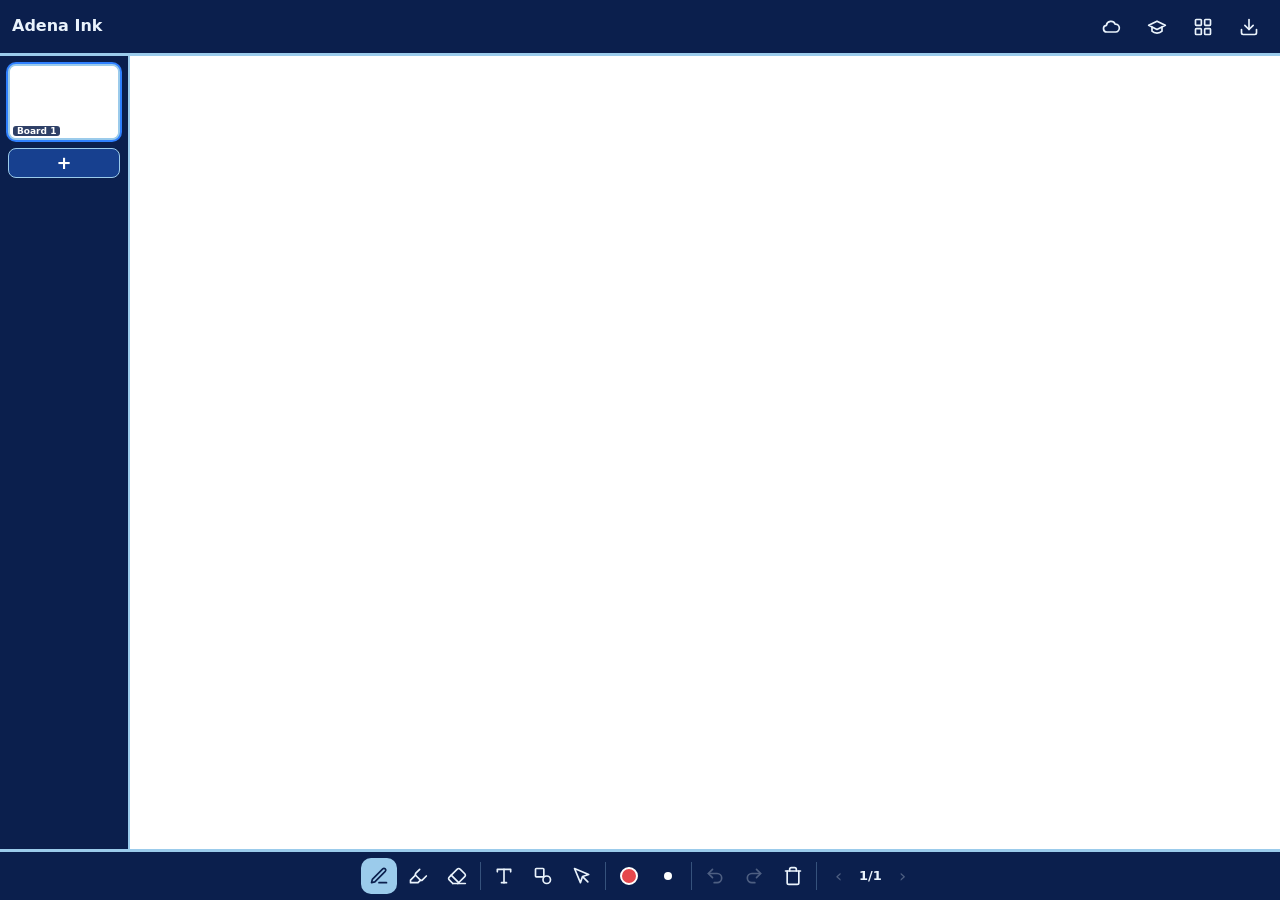
==== AdenaInkWeb_App.html @ 975d39dc "Add files via upload" ====
<!DOCTYPE html>
<html>
<head>
<meta charset="utf-8">
<style>
/* ─── Reset & Vars ─── */
*{box-sizing:border-box;margin:0;padding:0}
:root{
  --brand:#0b1f4d;--accent:#9bcbeb;--blue:#1f4fa6;
  --bg:#f0f4f8;--card:#fff;--ink:#1a1a2e;--muted:#64748b;--line:#cbd5e1;
  --radius:14px;--bar-h:56px;
}
html,body{height:100%;overflow:hidden;font:14px/1.4 system-ui,-apple-system,"Segoe UI",sans-serif;background:var(--bg);color:var(--ink)}
button{font:inherit;cursor:pointer;border:0;background:none;color:inherit;border-radius:10px}
svg{display:block;pointer-events:none}
[hidden]{display:none!important}
input,select,textarea{font:inherit;color:var(--ink)}

/* ─── Layout ─── */
#app{display:flex;flex-direction:column;height:100vh}
#topbar{display:flex;align-items:center;gap:8px;height:var(--bar-h);padding:0 12px;background:var(--brand);color:#eaf3fc;flex-shrink:0;border-bottom:3px solid var(--accent)}
#topbar .logo{width:32px;height:32px;border-radius:8px}
#topbar h1{font-size:16px;font-weight:700;flex:1}
.tbtn{display:inline-flex;align-items:center;justify-content:center;width:38px;height:38px;border-radius:10px;color:#eaf3fc}
.tbtn:hover,.tbtn.on{background:rgba(255,255,255,.15)}
.tbtn.on{outline:2px solid var(--accent);outline-offset:-2px}

#main{display:flex;flex:1;overflow:hidden}

/* ─── Sidebar (boards) ─── */
#sidebar{width:130px;background:var(--brand);border-right:2px solid var(--accent);display:flex;flex-direction:column;overflow-y:auto;padding:8px;gap:8px;flex-shrink:0}
#sidebar.collapsed{width:40px;padding:4px}
.sthumb{position:relative;width:100%;border:2px solid #355ea8;border-radius:8px;overflow:hidden;background:#fff;cursor:pointer}
.sthumb canvas{display:block;width:100%;height:auto}
.sthumb.on{border-color:var(--accent);box-shadow:0 0 0 2px #2f80ff}
.sthumb .lbl{position:absolute;bottom:2px;left:3px;font:600 9px system-ui;background:rgba(11,31,77,.85);color:#fff;border-radius:3px;padding:0 4px;max-width:calc(100% - 8px);overflow:hidden;white-space:nowrap;text-overflow:ellipsis}
.sthumb .del{position:absolute;top:2px;right:2px;width:18px;height:18px;border-radius:50%;background:var(--brand);color:#fff;font-size:10px;display:none;align-items:center;justify-content:center}
.sthumb:hover .del{display:flex}
#addboard{width:100%;height:30px;border-radius:8px;background:#17408f;color:#fff;font-size:18px;font-weight:700;border:1px solid var(--accent)}

/* ─── Canvas area ─── */
#canvasWrap{flex:1;position:relative;overflow:hidden;background:#e2e8f0}
#canvas{display:block;cursor:crosshair;touch-action:none}
#bgcanvas{position:absolute;top:0;left:0;pointer-events:none}

/* ─── Bottom toolbar ─── */
#toolbar{display:flex;align-items:center;justify-content:center;gap:3px;padding:6px 10px;background:var(--brand);color:#eaf3fc;border-top:3px solid var(--accent);flex-wrap:wrap}
.ib{display:inline-flex;align-items:center;justify-content:center;width:36px;height:36px;border-radius:10px}
.ib:hover{background:rgba(255,255,255,.12)}
.ib.on{background:var(--accent);color:var(--brand)}
.sep{display:inline-block;width:1px;height:28px;background:rgba(155,203,235,.3);margin:0 2px}

/* Color swatch */
#clr{display:inline-block;width:18px;height:18px;border-radius:50%;border:2px solid #fff}
#dot{display:inline-block;border-radius:50%;background:#fff}

/* Quick color palette popup */
#colorpop{position:fixed;display:none;gap:6px;padding:8px;background:var(--brand);border:2px solid var(--accent);border-radius:999px;box-shadow:0 4px 16px rgba(0,0,0,.4);z-index:100;flex-wrap:wrap;max-width:200px}
#colorpop.show{display:flex}
#colorpop button{width:22px;height:22px;border-radius:50%;border:2px solid rgba(255,255,255,.3);padding:0}
#colorpop button.on{border-color:#fff;box-shadow:0 0 0 2px var(--accent)}

/* Size popup */
#sizepop{position:fixed;display:none;padding:10px 14px;background:var(--brand);border:2px solid var(--accent);border-radius:12px;box-shadow:0 4px 16px rgba(0,0,0,.4);z-index:100}
#sizepop.show{display:block}
#sizepop input[type=range]{width:160px}
#sizepop .preview{text-align:center;margin-top:6px}

/* Shapes popup */
#shapepop{position:fixed;display:none;gap:4px;padding:8px;background:var(--brand);border:2px solid var(--accent);border-radius:14px;box-shadow:0 4px 16px rgba(0,0,0,.4);z-index:100;flex-wrap:wrap;max-width:240px}
#shapepop.show{display:flex}
#shapepop button{width:36px;height:36px;border-radius:8px;color:#eaf3fc}
#shapepop button:hover,#shapepop button.on{background:var(--accent);color:var(--brand)}

/* Eraser mode popup */
#erasepop{position:fixed;display:none;gap:3px;padding:4px;background:var(--brand);border:2px solid var(--accent);border-radius:999px;box-shadow:0 4px 14px rgba(0,0,0,.4);z-index:100}
#erasepop.show{display:flex}
#erasepop button{padding:5px 12px;border-radius:999px;font-size:12px;font-weight:600;color:#cfe3f7}
#erasepop button.on{background:var(--accent);color:var(--brand)}

/* Page nav */
.pgn{display:inline-flex;align-items:center;gap:2px;margin:0 4px}
.pgn button{width:26px;height:30px;font-size:18px;display:inline-flex;align-items:center;justify-content:center}
.pgn button:disabled{opacity:.3}
.pgn .num{min-width:34px;text-align:center;font-weight:600;font-size:13px}

/* ─── Panels (classroom tools, drive, templates) ─── */
.panel{position:fixed;background:var(--card);border-radius:var(--radius);box-shadow:0 8px 32px rgba(0,0,0,.25);border:2px solid var(--accent);z-index:50;overflow:hidden;min-width:200px}
.panel-head{display:flex;align-items:center;padding:8px 12px;background:var(--brand);color:#fff;cursor:move;gap:8px}
.panel-head h3{flex:1;font-size:14px}
.panel-body{padding:12px;max-height:60vh;overflow-y:auto}

/* Timer */
.timer-display{font:700 48px monospace;text-align:center;color:var(--brand);padding:16px 0}
.timer-controls{display:flex;gap:8px;justify-content:center;padding-bottom:8px}
.timer-controls button{padding:8px 16px;border-radius:10px;font-weight:700;background:var(--brand);color:#fff}

/* Dice */
.dice-box{display:flex;gap:16px;justify-content:center;padding:16px 0}
.die{width:64px;height:64px;border-radius:12px;background:var(--brand);color:#fff;font:700 32px system-ui;display:flex;align-items:center;justify-content:center;transition:transform .3s}
.die.rolling{animation:diceroll .4s ease-in-out}
@keyframes diceroll{0%{transform:rotate(0)}25%{transform:rotate(15deg) scale(1.1)}50%{transform:rotate(-10deg)}75%{transform:rotate(5deg) scale(1.05)}100%{transform:rotate(0)}}
.dice-controls{display:flex;gap:8px;justify-content:center;padding-bottom:8px}
.dice-controls button,.dice-controls select{padding:6px 14px;border-radius:8px;background:var(--brand);color:#fff;border:1px solid var(--accent)}

/* Drive panel */
.nb-list{display:flex;flex-direction:column;gap:6px}
.nb-item{display:flex;align-items:center;gap:8px;padding:8px 10px;border-radius:10px;border:1px solid var(--line);cursor:pointer}
.nb-item:hover{background:var(--bg)}
.nb-item .n{flex:1;font-weight:600;font-size:13px}
.nb-item .d{font-size:11px;color:var(--muted)}

/* Toast */
#toast{position:fixed;bottom:80px;left:50%;transform:translateX(-50%);background:var(--brand);color:#fff;padding:8px 20px;border-radius:999px;border:2px solid var(--accent);font-weight:600;z-index:200;opacity:0;transition:opacity .3s;pointer-events:none}
#toast.show{opacity:1}

/* Subject template browser */
.tpl-tabs{display:flex;gap:4px;margin-bottom:10px;flex-wrap:wrap}
.tpl-tabs button{padding:5px 12px;border-radius:999px;font-size:12px;font-weight:600;color:var(--muted);border:1px solid var(--line)}
.tpl-tabs button.on{background:var(--brand);color:#fff;border-color:var(--brand)}
.tpl-grid{display:grid;grid-template-columns:repeat(auto-fill,minmax(120px,1fr));gap:8px}
.tpl-card{border:1px solid var(--line);border-radius:10px;overflow:hidden;cursor:pointer;text-align:center;padding-bottom:6px}
.tpl-card:hover{border-color:var(--accent);background:var(--bg)}
.tpl-card canvas{display:block;width:100%;background:#fff}
.tpl-card .tname{font-size:11px;font-weight:600;padding:4px 4px 0;color:var(--ink)}

/* BG picker dialog */
.bg-grid{display:grid;grid-template-columns:repeat(4,1fr);gap:8px;padding:8px}
.bg-opt{padding:12px 8px;border:2px solid var(--line);border-radius:10px;text-align:center;cursor:pointer;font-size:12px;font-weight:600}
.bg-opt:hover{border-color:var(--accent);background:var(--bg)}
.bg-opt.on{border-color:var(--brand);background:#e0ecff}

/* Classroom cards */
.cls-grid{display:grid;grid-template-columns:repeat(3,1fr);gap:8px}
.cls-card{padding:12px;border:1px solid var(--line);border-radius:12px;text-align:center;cursor:pointer;font-size:12px;font-weight:600}
.cls-card:hover{border-color:var(--accent);background:var(--bg)}
.cls-card svg{margin:0 auto 6px}
.cls-card.active{background:#e0ecff;border-color:var(--brand)}

/* Overlay widgets (spotlight, cover, reading strip) */
.widget-overlay{position:fixed;z-index:40;pointer-events:none}
.widget-overlay>*{pointer-events:auto}
</style>
</head>
<body>

<div id="app">
  <!-- Top bar -->
  <div id="topbar">
    <img class="logo" src="https://nickgrady-adena.github.io/adena-ink-dist/icon128.png" alt="" onerror="this.style.display='none'">
    <h1>Adena Ink</h1>
    <span id="savestatus" style="font-size:11px;opacity:.7"></span>
    <button class="tbtn" onclick="togglePanel('drive')" title="Notebooks">
      <svg viewBox="0 0 24 24" width="20" height="20" fill="none" stroke="currentColor" stroke-width="2" stroke-linecap="round" stroke-linejoin="round"><path d="M7 18a4 4 0 0 1-.5-7.97A5.5 5.5 0 0 1 17 8.5a4.5 4.5 0 0 1 .5 9.5z"/></svg>
    </button>
    <button class="tbtn" onclick="togglePanel('classroom')" title="Classroom tools">
      <svg viewBox="0 0 24 24" width="20" height="20" fill="none" stroke="currentColor" stroke-width="2" stroke-linecap="round" stroke-linejoin="round"><path d="M22 10 12 5 2 10l10 5 10-5Z"/><path d="M6 12v5c3 3 9 3 12 0v-5"/></svg>
    </button>
    <button class="tbtn" onclick="togglePanel('templates')" title="Subject templates">
      <svg viewBox="0 0 24 24" width="20" height="20" fill="none" stroke="currentColor" stroke-width="2" stroke-linecap="round" stroke-linejoin="round"><rect x="3" y="3" width="7" height="7" rx="1"/><rect x="14" y="3" width="7" height="7" rx="1"/><rect x="14" y="14" width="7" height="7" rx="1"/><rect x="3" y="14" width="7" height="7" rx="1"/></svg>
    </button>
    <button class="tbtn" onclick="downloadPng()" title="Save as PNG">
      <svg viewBox="0 0 24 24" width="20" height="20" fill="none" stroke="currentColor" stroke-width="2" stroke-linecap="round" stroke-linejoin="round"><path d="M21 15v4a2 2 0 0 1-2 2H5a2 2 0 0 1-2-2v-4"/><path d="m7 10 5 5 5-5"/><path d="M12 15V3"/></svg>
    </button>
  </div>

  <div id="main">
    <!-- Sidebar: board thumbnails -->
    <div id="sidebar"></div>

    <!-- Canvas area -->
    <div id="canvasWrap">
      <canvas id="bgcanvas"></canvas>
      <canvas id="canvas"></canvas>
    </div>
  </div>

  <!-- Bottom toolbar -->
  <div id="toolbar">
    <button class="ib on" data-tool="pen" title="Pen" onclick="setTool('pen')">
      <svg viewBox="0 0 24 24" width="20" height="20" fill="none" stroke="currentColor" stroke-width="2" stroke-linecap="round" stroke-linejoin="round"><path d="M12 20h9"/><path d="M16.5 3.5a2.1 2.1 0 0 1 3 3L7 19l-4 1 1-4Z"/></svg>
    </button>
    <button class="ib" data-tool="highlighter" title="Highlighter" onclick="setTool('highlighter')">
      <svg viewBox="0 0 24 24" width="20" height="20" fill="none" stroke="currentColor" stroke-width="2" stroke-linecap="round" stroke-linejoin="round"><path d="m9 11-6 6v3h9l3-3"/><path d="m22 12-4.6 4.6a2 2 0 0 1-2.8 0l-5.2-5.2a2 2 0 0 1 0-2.8L14 4"/></svg>
    </button>
    <button class="ib" data-tool="eraser" title="Eraser" onclick="setTool('eraser')">
      <svg viewBox="0 0 24 24" width="20" height="20" fill="none" stroke="currentColor" stroke-width="2" stroke-linecap="round" stroke-linejoin="round"><path d="m7 21-4.3-4.3c-1-1-1-2.5 0-3.4l9.6-9.6c1-1 2.5-1 3.4 0l5.6 5.6c1 1 1 2.5 0 3.4L13 21"/><path d="M22 21H7"/><path d="m5 11 9 9"/></svg>
    </button>
    <i class="sep"></i>
    <button class="ib" data-tool="text" title="Text" onclick="setTool('text')">
      <svg viewBox="0 0 24 24" width="20" height="20" fill="none" stroke="currentColor" stroke-width="2" stroke-linecap="round" stroke-linejoin="round"><path d="M4 7V4h16v3"/><path d="M9 20h6"/><path d="M12 4v16"/></svg>
    </button>
    <button class="ib" id="shapeBtn" title="Shapes" onclick="togglePopup('shapepop',this)">
      <svg viewBox="0 0 24 24" width="20" height="20" fill="none" stroke="currentColor" stroke-width="2" stroke-linecap="round" stroke-linejoin="round"><rect x="3" y="3" width="10" height="10" rx="1"/><circle cx="16.5" cy="16.5" r="4.5"/></svg>
    </button>
    <button class="ib" data-tool="select" title="Select" onclick="setTool('select')">
      <svg viewBox="0 0 24 24" width="20" height="20" fill="none" stroke="currentColor" stroke-width="2" stroke-linecap="round" stroke-linejoin="round"><path d="m3 3 7.1 17 2.5-7.4 7.4-2.5L3 3z"/><path d="m13 13 6 6"/></svg>
    </button>
    <i class="sep"></i>
    <button class="ib" title="Color" onclick="togglePopup('colorpop',this)"><span id="clr"></span></button>
    <button class="ib" title="Size" onclick="togglePopup('sizepop',this)"><span id="dot"></span></button>
    <i class="sep"></i>
    <button class="ib" id="undoBtn" title="Undo" onclick="undo()">
      <svg viewBox="0 0 24 24" width="20" height="20" fill="none" stroke="currentColor" stroke-width="2" stroke-linecap="round" stroke-linejoin="round"><path d="M9 14 4 9l5-5"/><path d="M4 9h10.5a5.5 5.5 0 0 1 0 11H11"/></svg>
    </button>
    <button class="ib" id="redoBtn" title="Redo" onclick="redo()">
      <svg viewBox="0 0 24 24" width="20" height="20" fill="none" stroke="currentColor" stroke-width="2" stroke-linecap="round" stroke-linejoin="round"><path d="m15 14 5-5-5-5"/><path d="M20 9H9.5a5.5 5.5 0 0 0 0 11H13"/></svg>
    </button>
    <button class="ib" title="Clear page" onclick="clearPage()">
      <svg viewBox="0 0 24 24" width="20" height="20" fill="none" stroke="currentColor" stroke-width="2" stroke-linecap="round" stroke-linejoin="round"><path d="M3 6h18"/><path d="M19 6v14a2 2 0 0 1-2 2H7a2 2 0 0 1-2-2V6"/><path d="M8 6V4a2 2 0 0 1 2-2h4a2 2 0 0 1 2 2v2"/></svg>
    </button>
    <i class="sep"></i>
    <div class="pgn">
      <button onclick="prevPage()" id="prevBtn" disabled>&lsaquo;</button>
      <span class="num" id="pgnum">1/1</span>
      <button onclick="nextPage()" id="nextBtn" disabled>&rsaquo;</button>
    </div>
  </div>
</div>

<!-- Popups -->
<div id="colorpop"></div>
<div id="sizepop"><input type="range" min="1" max="20" value="4" id="sizeSlider" oninput="setSize(+this.value)"><div class="preview"><span id="sizePreview"></span></div></div>
<div id="shapepop"></div>
<div id="erasepop">
  <button class="on" onclick="setEraseMode('whole',this)">Whole stroke</button>
  <button onclick="setEraseMode('partial',this)">Partial</button>
</div>
<div id="toast"></div>

<script>
// ═══════════════════════════════════════════════════════════════
//  Adena Ink Web — full drawing web app
// ═══════════════════════════════════════════════════════════════

const PALETTE=['#e5484d','#f76b15','#ffd60a','#30a46c','#12a594','#0091ff','#6e56cf','#e93d82','#ffffff','#8b8d98','#1c1c1c','#8b5e3c'];
const SHAPES=[['line','Line'],['arrow','Arrow'],['rect','Rectangle'],['ellipse','Ellipse'],['triangle','Triangle'],['diamond','Diamond'],['pentagon','Pentagon'],['hexagon','Hexagon'],['star','Star']];
const BGS=[['white','White'],['grid','Grid'],['lined','Lined'],['dots','Dots'],['hand','Handwriting'],['music','Music'],['chalk','Chalkboard']];
const SHAPE_SVG={
  line:'<path d="M4 20 20 4"/>',arrow:'<path d="M4 20 20 4M10 4h10v10"/>',rect:'<rect x="3" y="6" width="18" height="12" rx="1"/>',
  ellipse:'<ellipse cx="12" cy="12" rx="9" ry="6.5"/>',triangle:'<path d="M12 4 21 20H3Z"/>',
  diamond:'<path d="M12 3 21 12 12 21 3 12Z"/>',pentagon:'<path d="M12 3 21 9.5 17.5 20h-11L3 9.5Z"/>',
  hexagon:'<path d="M7 4h10l5 8-5 8H7l-5-8Z"/>',star:'<path d="m12 3 2.6 5.6 6.1.7-4.5 4.2 1.2 6L12 16.5 6.6 19.5l1.2-6L3.3 9.3l6.1-.7Z"/>'
};

const ic=(s,sz=20)=>'<svg viewBox="0 0 24 24" width="'+sz+'" height="'+sz+'" fill="none" stroke="currentColor" stroke-width="2" stroke-linecap="round" stroke-linejoin="round">'+s+'</svg>';

// ─── State ───
let uid=1;
const mkPage=(bg,name)=>({bg,name,objs:[],hist:[],redo:[]});
const S={
  tool:'pen',eraseMode:'whole',shape:'rect',
  color:'#e5484d',hcolor:'#ffd60a',size:4,
  pages:[mkPage('white','Board 1')],pi:0,
  cur:null,selId:null,
  nb:{id:null,name:'',subject:'',saved:0,status:'idle',err:''},
  panels:{}
};
const P=()=>S.pages[S.pi];
const colorFor=t=>(t==='highlighter'?S.hcolor:S.color);

// ─── Canvas setup ───
const wrap=document.getElementById('canvasWrap');
const cv=document.getElementById('canvas');
const ctx=cv.getContext('2d');
const bgcv=document.getElementById('bgcanvas');
const bgctx=bgcv.getContext('2d');

function resizeCanvas(){
  const r=wrap.getBoundingClientRect();
  cv.width=r.width; cv.height=r.height;
  bgcv.width=r.width; bgcv.height=r.height;
  bgcv.style.width=r.width+'px'; bgcv.style.height=r.height+'px';
  paintBg(); paint();
}
window.addEventListener('resize',resizeCanvas);

// ─── Background painting ───
function paintBg(){
  const c=bgctx,w=bgcv.width,h=bgcv.height,bg=P().bg;
  c.clearRect(0,0,w,h);
  if(bg==='white'){c.fillStyle='#fff';c.fillRect(0,0,w,h);}
  else if(bg==='grid'){c.fillStyle='#fff';c.fillRect(0,0,w,h);c.strokeStyle='#ddd';c.lineWidth=1;const s=30;for(let x=s;x<w;x+=s){c.beginPath();c.moveTo(x,0);c.lineTo(x,h);c.stroke();}for(let y=s;y<h;y+=s){c.beginPath();c.moveTo(0,y);c.lineTo(w,y);c.stroke();}}
  else if(bg==='lined'){c.fillStyle='#fff';c.fillRect(0,0,w,h);c.strokeStyle='#c8daf0';c.lineWidth=1;const s=32;for(let y=60;y<h;y+=s){c.beginPath();c.moveTo(40,y);c.lineTo(w-20,y);c.stroke();}c.strokeStyle='#f4a0a0';c.beginPath();c.moveTo(60,0);c.lineTo(60,h);c.stroke();}
  else if(bg==='dots'){c.fillStyle='#fff';c.fillRect(0,0,w,h);c.fillStyle='#c0c8d4';const s=24;for(let x=s;x<w;x+=s)for(let y=s;y<h;y+=s){c.beginPath();c.arc(x,y,1.5,0,Math.PI*2);c.fill();}}
  else if(bg==='hand'){c.fillStyle='#fffff0';c.fillRect(0,0,w,h);c.strokeStyle='#c8daf0';c.lineWidth=1;const s=14;for(let y=50;y<h;y+=s){c.beginPath();c.moveTo(40,y);c.lineTo(w-20,y);c.stroke();}c.setLineDash([6,4]);c.strokeStyle='#e0a0a0';for(let y=50+s*2;y<h;y+=s*3){c.beginPath();c.moveTo(40,y);c.lineTo(w-20,y);c.stroke();}c.setLineDash([]);}
  else if(bg==='music'){c.fillStyle='#fffff8';c.fillRect(0,0,w,h);c.strokeStyle='#888';c.lineWidth=1;for(let g=0;g<5;g++){const y0=60+g*80;for(let i=0;i<5;i++){c.beginPath();c.moveTo(40,y0+i*8);c.lineTo(w-40,y0+i*8);c.stroke();}}}
  else if(bg==='chalk'){c.fillStyle='#2a4a2a';c.fillRect(0,0,w,h);c.fillStyle='rgba(255,255,255,.03)';for(let i=0;i<200;i++){c.fillRect(Math.random()*w,Math.random()*h,Math.random()*3+1,Math.random()*3+1);}}
}

// ─── Object painting ───
function paintStroke(c,o,a){
  if(o.pts.length<2)return;
  c.save();c.globalAlpha=(o.tool==='highlighter'?.4:1)*a;
  c.strokeStyle=o.color;c.lineWidth=o.size;c.lineCap='round';c.lineJoin='round';
  c.beginPath();c.moveTo(o.pts[0][0],o.pts[0][1]);
  for(let i=1;i<o.pts.length;i++)c.lineTo(o.pts[i][0],o.pts[i][1]);
  c.stroke();c.restore();
}

function paintShape(c,o){
  c.save();c.strokeStyle=o.color;c.lineWidth=o.size;c.lineCap='round';c.lineJoin='round';
  const x1=o.x1,y1=o.y1,x2=o.x2,y2=o.y2;
  c.beginPath();
  if(o.shape==='line'){c.moveTo(x1,y1);c.lineTo(x2,y2);}
  else if(o.shape==='arrow'){c.moveTo(x1,y1);c.lineTo(x2,y2);const a=Math.atan2(y2-y1,x2-x1),hs=12;c.moveTo(x2-hs*Math.cos(a-Math.PI/6),y2-hs*Math.sin(a-Math.PI/6));c.lineTo(x2,y2);c.lineTo(x2-hs*Math.cos(a+Math.PI/6),y2-hs*Math.sin(a+Math.PI/6));}
  else if(o.shape==='rect'){c.rect(Math.min(x1,x2),Math.min(y1,y2),Math.abs(x2-x1),Math.abs(y2-y1));}
  else if(o.shape==='ellipse'){c.ellipse((x1+x2)/2,(y1+y2)/2,Math.abs(x2-x1)/2,Math.abs(y2-y1)/2,0,0,Math.PI*2);}
  else if(o.shape==='triangle'){c.moveTo((x1+x2)/2,y1);c.lineTo(x2,y2);c.lineTo(x1,y2);c.closePath();}
  else if(o.shape==='diamond'){const cx=(x1+x2)/2,cy=(y1+y2)/2;c.moveTo(cx,y1);c.lineTo(x2,cy);c.lineTo(cx,y2);c.lineTo(x1,cy);c.closePath();}
  else if(o.shape==='pentagon'){polyShape(c,(x1+x2)/2,(y1+y2)/2,Math.min(Math.abs(x2-x1),Math.abs(y2-y1))/2,5);}
  else if(o.shape==='hexagon'){polyShape(c,(x1+x2)/2,(y1+y2)/2,Math.min(Math.abs(x2-x1),Math.abs(y2-y1))/2,6);}
  else if(o.shape==='star'){starShape(c,(x1+x2)/2,(y1+y2)/2,Math.min(Math.abs(x2-x1),Math.abs(y2-y1))/2);}
  c.stroke();c.restore();
}

function polyShape(c,cx,cy,r,n){
  for(let i=0;i<n;i++){const a=-Math.PI/2+i*2*Math.PI/n;i===0?c.moveTo(cx+r*Math.cos(a),cy+r*Math.sin(a)):c.lineTo(cx+r*Math.cos(a),cy+r*Math.sin(a));}c.closePath();
}
function starShape(c,cx,cy,r){
  for(let i=0;i<10;i++){const a=-Math.PI/2+i*Math.PI/5,d=i%2===0?r:r*.4;i===0?c.moveTo(cx+d*Math.cos(a),cy+d*Math.sin(a)):c.lineTo(cx+d*Math.cos(a),cy+d*Math.sin(a));}c.closePath();
}

function paintObj(c,o){
  if(o.type==='stroke')paintStroke(c,o,1);
  else if(o.type==='shape')paintShape(c,o);
  else if(o.type==='text'){
    c.save();c.font=(o.bold?'bold ':'')+(o.fs||16)+'px system-ui,sans-serif';c.fillStyle=o.color;c.textBaseline='top';
    (o.text||'').split('\n').forEach((ln,i)=>c.fillText(ln,o.x,o.y+i*(o.fs||16)*1.2));
    c.restore();
  }
  else if(o.type==='sticker'){c.font=(o.size||32)+'px serif';c.fillText(o.char,o.x,o.y);}
}

function paint(){
  ctx.clearRect(0,0,cv.width,cv.height);
  P().objs.forEach(o=>paintObj(ctx,o));
  if(S.cur)paintObj(ctx,S.cur);
  // Selection highlight
  if(S.selId!=null){
    const o=P().objs.find(x=>x.id===S.selId);
    if(o){
      const b=objBounds(o);
      ctx.save();ctx.strokeStyle='#0091ff';ctx.lineWidth=2;ctx.setLineDash([6,4]);
      ctx.strokeRect(b.x-4,b.y-4,b.w+8,b.h+8);ctx.setLineDash([]);ctx.restore();
    }
  }
  updateUndoRedo();
}

function objBounds(o){
  if(o.type==='stroke'){let mx=Infinity,my=Infinity,Mx=-Infinity,My=-Infinity;o.pts.forEach(p=>{mx=Math.min(mx,p[0]);my=Math.min(my,p[1]);Mx=Math.max(Mx,p[0]);My=Math.max(My,p[1]);});return{x:mx,y:my,w:Mx-mx,h:My-my};}
  if(o.type==='shape')return{x:Math.min(o.x1,o.x2),y:Math.min(o.y1,o.y2),w:Math.abs(o.x2-o.x1),h:Math.abs(o.y2-o.y1)};
  if(o.type==='text')return{x:o.x,y:o.y,w:200,h:(o.fs||16)*1.4};
  if(o.type==='sticker')return{x:o.x,y:o.y-(o.size||32),w:o.size||32,h:o.size||32};
  return{x:0,y:0,w:0,h:0};
}

// ─── Input handling ───
let drawing=false,dragSel=null;
function getPos(e){const r=cv.getBoundingClientRect();const t=e.touches?e.touches[0]:e;return[t.clientX-r.left,t.clientY-r.top];}

cv.addEventListener('pointerdown',e=>{
  e.preventDefault();
  const[x,y]=getPos(e);
  if(S.tool==='select'){
    // Find topmost object under click
    for(let i=P().objs.length-1;i>=0;i--){
      const b=objBounds(P().objs[i]);
      if(x>=b.x-6&&x<=b.x+b.w+6&&y>=b.y-6&&y<=b.y+b.h+6){
        S.selId=P().objs[i].id;dragSel={ox:x,oy:y,obj:JSON.parse(JSON.stringify(P().objs[i]))};paint();return;
      }
    }
    S.selId=null;paint();return;
  }
  if(S.tool==='text'){
    const txt=prompt('Enter text:');
    if(txt){
      const o={type:'text',id:uid++,x,y,text:txt,color:S.color,fs:S.size*4||16};
      pushObj(o);
    }
    return;
  }
  if(S.tool==='eraser'){
    drawing=true;eraseAt(x,y);return;
  }
  drawing=true;
  if(S.tool==='pen'||S.tool==='highlighter'){
    S.cur={type:'stroke',id:uid++,tool:S.tool,color:colorFor(S.tool),size:S.tool==='highlighter'?S.size*3:S.size,pts:[[x,y]]};
  }else if(S.tool==='shape'){
    S.cur={type:'shape',id:uid++,shape:S.shape,color:S.color,size:S.size,x1:x,y1:y,x2:x,y2:y};
  }
});

cv.addEventListener('pointermove',e=>{
  if(!drawing&&!dragSel)return;
  const[x,y]=getPos(e);
  if(dragSel){
    const o=P().objs.find(o=>o.id===S.selId);
    if(o){
      const dx=x-dragSel.ox,dy=y-dragSel.oy,src=dragSel.obj;
      if(o.type==='stroke')o.pts=src.pts.map(p=>[p[0]+dx,p[1]+dy]);
      else if(o.type==='shape'){o.x1=src.x1+dx;o.y1=src.y1+dy;o.x2=src.x2+dx;o.y2=src.y2+dy;}
      else{o.x=(src.x||0)+dx;o.y=(src.y||0)+dy;}
      paint();
    }
    return;
  }
  if(S.tool==='eraser'){eraseAt(x,y);return;}
  if(S.cur){
    if(S.cur.type==='stroke')S.cur.pts.push([x,y]);
    else if(S.cur.type==='shape'){S.cur.x2=x;S.cur.y2=y;}
    paint();
  }
});

cv.addEventListener('pointerup',e=>{
  if(dragSel){dragSel=null;markDirty();return;}
  if(!drawing)return;
  drawing=false;
  if(S.cur){pushObj(S.cur);S.cur=null;}
});

function eraseAt(x,y){
  const r=S.eraseMode==='whole'?12:8;
  if(S.eraseMode==='whole'){
    for(let i=P().objs.length-1;i>=0;i--){
      const o=P().objs[i];
      if(o.type==='stroke'&&o.pts.some(p=>Math.hypot(p[0]-x,p[1]-y)<r+o.size)){
        P().hist.push({act:'del',obj:P().objs.splice(i,1)[0]});P().redo=[];paint();markDirty();return;
      }
      const b=objBounds(o);
      if(x>=b.x-r&&x<=b.x+b.w+r&&y>=b.y-r&&y<=b.y+b.h+r){
        P().hist.push({act:'del',obj:P().objs.splice(i,1)[0]});P().redo=[];paint();markDirty();return;
      }
    }
  }else{
    // Partial erase: clip stroke points
    let changed=false;
    P().objs=P().objs.filter(o=>{
      if(o.type!=='stroke')return true;
      const before=o.pts.length;
      o.pts=o.pts.filter(p=>Math.hypot(p[0]-x,p[1]-y)>=r+o.size/2);
      if(o.pts.length!==before)changed=true;
      return o.pts.length>=2;
    });
    if(changed){paint();markDirty();}
  }
}

function pushObj(o){
  P().objs.push(o);P().hist.push({act:'add',id:o.id});P().redo=[];paint();markDirty();
}

// ─── Undo / Redo ───
function undo(){
  const h=P().hist.pop();if(!h)return;
  if(h.act==='add'){const i=P().objs.findIndex(o=>o.id===h.id);if(i>=0){h.obj=P().objs.splice(i,1)[0];}}
  else if(h.act==='del'){P().objs.push(h.obj);}
  P().redo.push(h);paint();markDirty();
}
function redo(){
  const h=P().redo.pop();if(!h)return;
  if(h.act==='add'){P().objs.push(h.obj);}
  else if(h.act==='del'){const i=P().objs.findIndex(o=>o.id===h.obj.id);if(i>=0)P().objs.splice(i,1);}
  P().hist.push(h);paint();markDirty();
}
function updateUndoRedo(){
  document.getElementById('undoBtn').style.opacity=P().hist.length?1:.3;
  document.getElementById('redoBtn').style.opacity=P().redo.length?1:.3;
}
function clearPage(){
  if(!P().objs.length)return;
  if(!confirm('Clear all drawings on this page?'))return;
  P().objs=[];P().hist=[];P().redo=[];paint();markDirty();
}

// ─── Tool selection ───
function setTool(t){
  S.tool=t;closeAllPopups();
  document.querySelectorAll('#toolbar .ib[data-tool]').forEach(b=>{b.classList.toggle('on',b.dataset.tool===t);});
  cv.style.cursor=t==='select'?'default':t==='eraser'?'cell':'crosshair';
  if(t==='eraser'){togglePopup('erasepop',document.querySelector('[data-tool=eraser]'));}
}

// ─── Popups ───
function togglePopup(id,anchor){
  const el=document.getElementById(id);
  const wasOpen=el.classList.contains('show');
  closeAllPopups();
  if(wasOpen)return;
  if(anchor){const r=anchor.getBoundingClientRect();el.style.left=r.left+'px';el.style.bottom=(window.innerHeight-r.top+8)+'px';}
  el.classList.add('show');
}
function closeAllPopups(){document.querySelectorAll('#colorpop,#sizepop,#shapepop,#erasepop').forEach(e=>e.classList.remove('show'));}
document.addEventListener('click',e=>{
  if(!e.target.closest('#colorpop,#sizepop,#shapepop,#erasepop,.ib'))closeAllPopups();
});

// Build color popup
(function(){
  const el=document.getElementById('colorpop');
  el.innerHTML=PALETTE.map(c=>'<button style="background:'+c+'" data-c="'+c+'" title="'+c+'"></button>').join('');
  el.addEventListener('click',e=>{
    const b=e.target.closest('button');if(!b)return;
    const c=b.dataset.c;
    if(S.tool==='highlighter')S.hcolor=c;else S.color=c;
    updateColorUI();closeAllPopups();
  });
})();
function updateColorUI(){
  const c=colorFor(S.tool);
  document.getElementById('clr').style.background=c;
  document.getElementById('dot').style.cssText='width:'+Math.max(6,S.size*2)+'px;height:'+Math.max(6,S.size*2)+'px;background:#fff;border-radius:50%';
  document.querySelectorAll('#colorpop button').forEach(b=>b.classList.toggle('on',b.dataset.c===c));
}

// Size
function setSize(v){S.size=v;updateColorUI();}
document.getElementById('sizeSlider').oninput=function(){setSize(+this.value);};

// Shapes popup
(function(){
  const el=document.getElementById('shapepop');
  el.innerHTML=SHAPES.map(([id,label])=>'<button data-s="'+id+'" title="'+label+'">'+ic(SHAPE_SVG[id])+'</button>').join('');
  el.addEventListener('click',e=>{
    const b=e.target.closest('button');if(!b)return;
    S.shape=b.dataset.s;S.tool='shape';
    document.querySelectorAll('#shapepop button').forEach(x=>x.classList.toggle('on',x.dataset.s===S.shape));
    document.querySelectorAll('#toolbar .ib[data-tool]').forEach(x=>x.classList.remove('on'));
    document.getElementById('shapeBtn').classList.add('on');
    cv.style.cursor='crosshair';closeAllPopups();
  });
})();

function setEraseMode(m,btn){
  S.eraseMode=m;
  document.querySelectorAll('#erasepop button').forEach(b=>b.classList.toggle('on',b===btn));
}

// ─── Pages / Boards ───
function renderSidebar(){
  const sb=document.getElementById('sidebar');
  sb.innerHTML=S.pages.map((p,i)=>{
    return '<div class="sthumb'+(i===S.pi?' on':'')+'" onclick="gotoPage('+i+')" title="'+p.name+'">'+
      '<canvas width="108" height="72" id="sbc'+i+'"></canvas>'+
      '<span class="lbl">'+p.name+'</span>'+
      (S.pages.length>1?'<button class="del" onclick="event.stopPropagation();delPage('+i+')">&times;</button>':'')+
    '</div>';
  }).join('')+'<button id="addboard" onclick="showBgPicker()">+</button>';
  // Mini thumbnails
  S.pages.forEach((p,i)=>{
    const c=document.getElementById('sbc'+i);
    if(!c)return;
    const cx=c.getContext('2d');
    cx.fillStyle=p.bg==='chalk'?'#2a4a2a':'#fff';cx.fillRect(0,0,108,72);
    const sx=108/cv.width,sy=72/cv.height,sc=Math.min(sx,sy);
    cx.save();cx.scale(sc,sc);p.objs.forEach(o=>paintObj(cx,o));cx.restore();
  });
  document.getElementById('pgnum')=(S.pi+1)+'/'+S.pages.length;
  document.getElementById('prevBtn').disabled=(S.pi===0);
  document.getElementById('nextBtn').disabled=(S.pi>=S.pages.length-1);
  const pgn=document.getElementById('pgnum');if(pgn)pgn.textContent=(S.pi+1)+'/'+S.pages.length;
}
function gotoPage(i){S.pi=i;S.selId=null;paintBg();paint();renderSidebar();}
function prevPage(){if(S.pi>0)gotoPage(S.pi-1);}
function nextPage(){if(S.pi<S.pages.length-1)gotoPage(S.pi+1);}
function addPage(bg,name){S.pages.push(mkPage(bg,name||('Board '+(S.pages.length+1))));gotoPage(S.pages.length-1);markDirty();}
function delPage(i){if(S.pages.length<=1)return;S.pages.splice(i,1);if(S.pi>=S.pages.length)S.pi=S.pages.length-1;gotoPage(S.pi);markDirty();}

// BG picker
function showBgPicker(){
  if(document.getElementById('bgDialog')){document.getElementById('bgDialog').remove();return;}
  const d=document.createElement('div');d.id='bgDialog';d.className='panel';
  d.style.cssText='left:50%;top:50%;transform:translate(-50%,-50%);width:360px;z-index:60';
  d.innerHTML='<div class="panel-head"><h3>New board background</h3><button onclick="this.closest(\'.panel\').remove()" style="color:#fff">&times;</button></div>'+
    '<div class="bg-grid">'+BGS.map(([id,label])=>'<div class="bg-opt" onclick="addPage(\''+id+'\');this.closest(\'.panel\').remove()">'+label+'</div>').join('')+'</div>';
  document.body.appendChild(d);
}

// ─── Classroom tools ───
function togglePanel(name){
  const existing=document.getElementById('panel-'+name);
  if(existing){existing.remove();return;}
  const d=document.createElement('div');d.id='panel-'+name;d.className='panel';
  d.style.cssText='right:16px;top:70px;width:320px';
  if(name==='drive')buildDrivePanel(d);
  else if(name==='classroom')buildClassroomPanel(d);
  else if(name==='templates')buildTemplatesPanel(d);
  document.body.appendChild(d);
  makeDraggable(d);
}

function buildClassroomPanel(d){
  d.innerHTML='<div class="panel-head"><h3>Classroom Tools</h3><button onclick="this.closest(\'.panel\').remove()" style="color:#fff">&times;</button></div>'+
    '<div class="panel-body"><div class="cls-grid">'+
    clsCard('timer','Timer','<path d="M10 2h4"/><path d="m12 14 3-3"/><circle cx="12" cy="14" r="8"/>')+
    clsCard('dice','Dice','<rect x="3" y="3" width="18" height="18" rx="3"/><g stroke="none" fill="currentColor"><circle cx="8" cy="8" r="1.3"/><circle cx="16" cy="8" r="1.3"/><circle cx="12" cy="12" r="1.3"/><circle cx="8" cy="16" r="1.3"/><circle cx="16" cy="16" r="1.3"/></g>')+
    clsCard('spotlight','Spotlight','<rect x="3" y="3" width="18" height="18" rx="2" stroke-dasharray="3 3"/><circle cx="12" cy="12" r="3.5"/>')+
    '</div></div>';
}
function clsCard(id,label,svg){
  return '<div class="cls-card" onclick="launchClassroom(\''+id+'\')">'+ic(svg,28)+'<div>'+label+'</div></div>';
}
function launchClassroom(tool){
  if(tool==='timer')showTimer();
  else if(tool==='dice')showDice();
  else if(tool==='spotlight')toast('Spotlight: coming soon');
}

// Timer
function showTimer(){
  const existing=document.getElementById('panel-timer');
  if(existing){existing.remove();return;}
  const d=document.createElement('div');d.id='panel-timer';d.className='panel';
  d.style.cssText='right:16px;top:200px;width:260px';
  d.innerHTML='<div class="panel-head"><h3>Timer</h3><button onclick="this.closest(\'.panel\').remove();clearInterval(window._timerInt)" style="color:#fff">&times;</button></div>'+
    '<div class="panel-body"><div class="timer-display" id="timerDisp">5:00</div>'+
    '<div style="text-align:center;margin-bottom:8px"><input type="range" min="1" max="60" value="5" id="timerSet" oninput="setTimerVal(+this.value)"></div>'+
    '<div class="timer-controls"><button onclick="startTimer()">Start</button><button onclick="pauseTimer()">Pause</button><button onclick="resetTimer()">Reset</button></div></div>';
  document.body.appendChild(d);makeDraggable(d);
  window._timerSec=300;window._timerRunning=false;
}
function setTimerVal(m){window._timerSec=m*60;window._timerRunning=false;clearInterval(window._timerInt);showTimerDisp();}
function showTimerDisp(){const m=Math.floor(window._timerSec/60),s=window._timerSec%60;const el=document.getElementById('timerDisp');if(el)el.textContent=m+':'+(s<10?'0':'')+s;}
function startTimer(){
  if(window._timerRunning)return;window._timerRunning=true;
  window._timerInt=setInterval(()=>{if(window._timerSec>0){window._timerSec--;showTimerDisp();}else{clearInterval(window._timerInt);window._timerRunning=false;toast('Time\'s up!');}},1000);
}
function pauseTimer(){window._timerRunning=false;clearInterval(window._timerInt);}
function resetTimer(){pauseTimer();const v=document.getElementById('timerSet');window._timerSec=(v?+v.value:5)*60;showTimerDisp();}

// Dice
function showDice(){
  const existing=document.getElementById('panel-dice');
  if(existing){existing.remove();return;}
  const d=document.createElement('div');d.id='panel-dice';d.className='panel';
  d.style.cssText='left:50%;top:200px;transform:translateX(-50%);width:250px';
  d.innerHTML='<div class="panel-head"><h3>Dice</h3><button onclick="this.closest(\'.panel\').remove()" style="color:#fff">&times;</button></div>'+
    '<div class="panel-body"><div class="dice-box"><div class="die" id="die1">-</div><div class="die" id="die2" hidden>-</div></div>'+
    '<div class="dice-controls"><select id="diceCount" onchange="document.getElementById(\'die2\').hidden=this.value===\'1\'"><option value="1">1 die</option><option value="2" selected>2 dice</option></select>'+
    '<button onclick="rollDice()">Roll</button></div></div>';
  document.body.appendChild(d);makeDraggable(d);
}
function rollDice(){
  const n=+(document.getElementById('diceCount').value);
  const d1=document.getElementById('die1'),d2=document.getElementById('die2');
  [d1,d2].forEach(d=>{d.classList.remove('rolling');void d.offsetWidth;d.classList.add('rolling');});
  setTimeout(()=>{d1.textContent=Math.ceil(Math.random()*6);if(n===2)d2.textContent=Math.ceil(Math.random()*6);},400);
}

// ─── Templates ───
function buildTemplatesPanel(d){
  const tabs=['Maths','Science','Languages','Organizers','Art'];
  d.innerHTML='<div class="panel-head"><h3>Subject Templates</h3><button onclick="this.closest(\'.panel\').remove()" style="color:#fff">&times;</button></div>'+
    '<div class="panel-body"><div class="tpl-tabs" id="tplTabs">'+tabs.map((t,i)=>'<button class="'+(i===0?'on':'')+'" onclick="filterTpls(\''+t+'\',this)">'+t+'</button>').join('')+'</div>'+
    '<div class="tpl-grid" id="tplGrid"></div></div>';
  d.style.width='420px';
  renderTpls(tabs[0]);
}
const TEMPLATES={
  Maths:['Graph axes','Number line','Fraction wall','Ten frame','Hundred square','Place value chart','Clock face','Times table'],
  Science:['Data table','Scientific method','Thermometer','Cell diagram','Food chain','Life cycle','Water cycle'],
  Languages:['Handwriting lines','Alphabet strip','Sentence frame','Word web','Sound boxes','Vocabulary card'],
  Organizers:['Venn diagram','T-chart','KWL chart','Mind map','Flow chart','Timeline','Checklist','Cause & effect'],
  Art:['Color wheel','Drawing grid','Rule of thirds','Perspective guide','Face guide']
};
function filterTpls(tab,btn){
  document.querySelectorAll('#tplTabs button').forEach(b=>b.classList.toggle('on',b===btn));
  renderTpls(tab);
}
function renderTpls(tab){
  const g=document.getElementById('tplGrid');if(!g)return;
  g.innerHTML=(TEMPLATES[tab]||[]).map(name=>'<div class="tpl-card" onclick="placeTpl(\''+tab+'\',\''+name.replace(/'/g,"\\'")+'\')" title="'+name+'"><canvas width="120" height="80" style="background:#fff"></canvas><div class="tname">'+name+'</div></div>').join('');
}
function placeTpl(tab,name){
  // Add a text label as a placeholder template on the current board
  const o={type:'text',id:uid++,x:cv.width/2-80,y:cv.height/2-20,text:'['+name+']',color:'#1f4fa6',fs:20,bold:true};
  pushObj(o);
  toast('Added: '+name);
}

// ─── Drive sync ───
let saveTimer=null,dirty=false;
function markDirty(){dirty=true;clearTimeout(saveTimer);saveTimer=setTimeout(autoSave,4000);renderSidebar();}

function autoSave(){
  if(!dirty||!S.nb.id)return;
  const text=JSON.stringify(packNotebook());
  S.nb.status='saving';updateSaveUI();
  google.script.run.withSuccessHandler(r=>{
    S.nb.id=r.id;S.nb.saved=Date.now();S.nb.status='saved';dirty=false;updateSaveUI();
  }).withFailureHandler(e=>{
    S.nb.status='error';S.nb.err=e.message;updateSaveUI();
    saveTimer=setTimeout(autoSave,15000);
  }).saveNotebook(S.nb.id,S.nb.name||'Notebook',text,S.nb.subject);
}

function packNotebook(){
  return{
    app:'adena-ink',v:1,name:S.nb.name||'Notebook',subject:S.nb.subject||'General',savedAt:Date.now(),
    boards:S.pages.map(pg=>({name:pg.name,bg:pg.bg,objs:pg.objs.map(o=>({...o}))}))
  };
}

function loadNotebook(text,id,name){
  let j;try{j=JSON.parse(text);}catch(e){toast('Not a valid notebook');return;}
  if(!j||j.app!=='adena-ink'||!Array.isArray(j.boards)){toast('Not an Adena Ink notebook');return;}
  S.pages=j.boards.map(b=>({bg:b.bg||'white',name:b.name||'Board',objs:(b.objs||[]).map(o=>({...o,id:o.id||uid++})),hist:[],redo:[]}));
  if(!S.pages.length)S.pages=[mkPage('white','Board 1')];
  S.pages.forEach(p=>p.objs.forEach(o=>{uid=Math.max(uid,(o.id||0)+1);}));
  S.pi=0;S.nb={id,name:name||j.name||'',subject:j.subject||'',saved:Date.now(),status:'saved',err:''};
  dirty=false;clearTimeout(saveTimer);
  paintBg();paint();renderSidebar();updateSaveUI();
  toast('Opened "'+(S.nb.name||'notebook')+'"');
}

function updateSaveUI(){
  const el=document.getElementById('savestatus');
  if(!el)return;
  if(S.nb.status==='saving')el.textContent='Saving...';
  else if(S.nb.status==='saved')el.textContent='Saved';
  else if(S.nb.status==='error')el.textContent='Save error';
  else if(S.nb.id)el.textContent='';
  else el.textContent='';
}

function buildDrivePanel(d){
  d.innerHTML='<div class="panel-head"><h3>Notebooks</h3><button onclick="this.closest(\'.panel\').remove()" style="color:#fff">&times;</button></div>'+
    '<div class="panel-body">'+
    '<div style="display:flex;gap:6px;margin-bottom:10px">'+
    '<button style="flex:1;padding:8px;border-radius:10px;background:var(--brand);color:#fff;font-weight:700" onclick="newNotebook()">New notebook</button>'+
    '<button style="flex:1;padding:8px;border-radius:10px;background:var(--brand);color:#fff;font-weight:700" onclick="saveAsNotebook()">Save as...</button>'+
    '</div>'+
    '<div id="nbList"><div style="text-align:center;color:var(--muted);padding:16px">Loading...</div></div>'+
    '</div>';
  loadNbList();
}
function loadNbList(){
  google.script.run.withSuccessHandler(r=>{
    const el=document.getElementById('nbList');if(!el)return;
    if(!r.files.length){el.innerHTML='<div style="text-align:center;color:var(--muted);padding:16px">No notebooks yet</div>';return;}
    el.innerHTML='<div class="nb-list">'+r.files.map(f=>{
      const d=new Date(f.modifiedTime);
      return '<div class="nb-item" onclick="openNb(\''+f.id+'\',\''+f.name.replace(/'/g,"\\'")+'\')">'+'<div class="n">'+f.name+'</div><div class="d">'+(d.toLocaleDateString())+'</div></div>';
    }).join('')+'</div>';
  }).withFailureHandler(e=>{
    const el=document.getElementById('nbList');if(el)el.innerHTML='<div style="color:red;padding:8px">'+e.message+'</div>';
  }).listNotebooks('');
}
function openNb(id,name){
  toast('Opening "'+name+'"...');
  google.script.run.withSuccessHandler(r=>{loadNotebook(r.text,id,name);}).withFailureHandler(e=>{toast(e.message);}).getNotebook(id);
}
function newNotebook(){
  const name=prompt('Notebook name:','New notebook');
  if(!name)return;
  S.pages=[mkPage('white','Board 1')];S.pi=0;
  S.nb={id:null,name,subject:'General',saved:0,status:'idle',err:''};
  dirty=false;paintBg();paint();renderSidebar();
  // Save immediately
  const text=JSON.stringify(packNotebook());
  google.script.run.withSuccessHandler(r=>{
    S.nb.id=r.id;S.nb.saved=Date.now();S.nb.status='saved';updateSaveUI();
    toast('Created "'+name+'"');loadNbList();
  }).withFailureHandler(e=>toast(e.message)).saveNotebook(null,name,text,'General');
}
function saveAsNotebook(){
  const name=prompt('Save notebook as:',S.nb.name||'My notebook');
  if(!name)return;
  S.nb.name=name;S.nb.id=null;
  const text=JSON.stringify(packNotebook());
  google.script.run.withSuccessHandler(r=>{
    S.nb.id=r.id;S.nb.saved=Date.now();S.nb.status='saved';updateSaveUI();
    toast('Saved "'+name+'"');loadNbList();
  }).withFailureHandler(e=>toast(e.message)).saveNotebook(null,name,text,S.nb.subject||'General');
}

// ─── Download PNG ───
function downloadPng(){
  const tmp=document.createElement('canvas');
  tmp.width=cv.width;tmp.height=cv.height;
  const c=tmp.getContext('2d');c.drawImage(bgcv,0,0);c.drawImage(cv,0,0);
  const a=document.createElement('a');
  a.href=tmp.toDataURL('image/png');a.download='Adena Ink - '+(P().name||'Board')+'.png';a.click();
}

// ─── Toast ───
function toast(msg,ms){
  const t=document.getElementById('toast');t.textContent=msg;t.classList.add('show');
  clearTimeout(window._toastT);window._toastT=setTimeout(()=>t.classList.remove('show'),ms||3000);
}

// ─── Draggable panels ───
function makeDraggable(el){
  const head=el.querySelector('.panel-head');if(!head)return;
  let ox,oy,sx,sy;
  head.addEventListener('pointerdown',e=>{
    ox=e.clientX;oy=e.clientY;const r=el.getBoundingClientRect();sx=r.left;sy=r.top;
    head.setPointerCapture(e.pointerId);
    const move=e2=>{el.style.left=(sx+e2.clientX-ox)+'px';el.style.top=(sy+e2.clientY-oy)+'px';el.style.right='auto';el.style.transform='none';};
    const up=()=>{head.removeEventListener('pointermove',move);head.removeEventListener('pointerup',up);};
    head.addEventListener('pointermove',move);head.addEventListener('pointerup',up);
  });
}

// ─── Keyboard shortcuts ───
document.addEventListener('keydown',e=>{
  if(e.target.tagName==='INPUT'||e.target.tagName==='TEXTAREA')return;
  if((e.ctrlKey||e.metaKey)&&e.key==='z'){e.preventDefault();if(e.shiftKey)redo();else undo();}
  if(e.key==='Delete'&&S.selId!=null){
    const i=P().objs.findIndex(o=>o.id===S.selId);
    if(i>=0){P().hist.push({act:'del',obj:P().objs.splice(i,1)[0]});P().redo=[];S.selId=null;paint();markDirty();}
  }
});

// ─── Init ───
function init(){
  resizeCanvas();
  updateColorUI();
  renderSidebar();
  paint();
}
init();
</script>
</body>
</html>
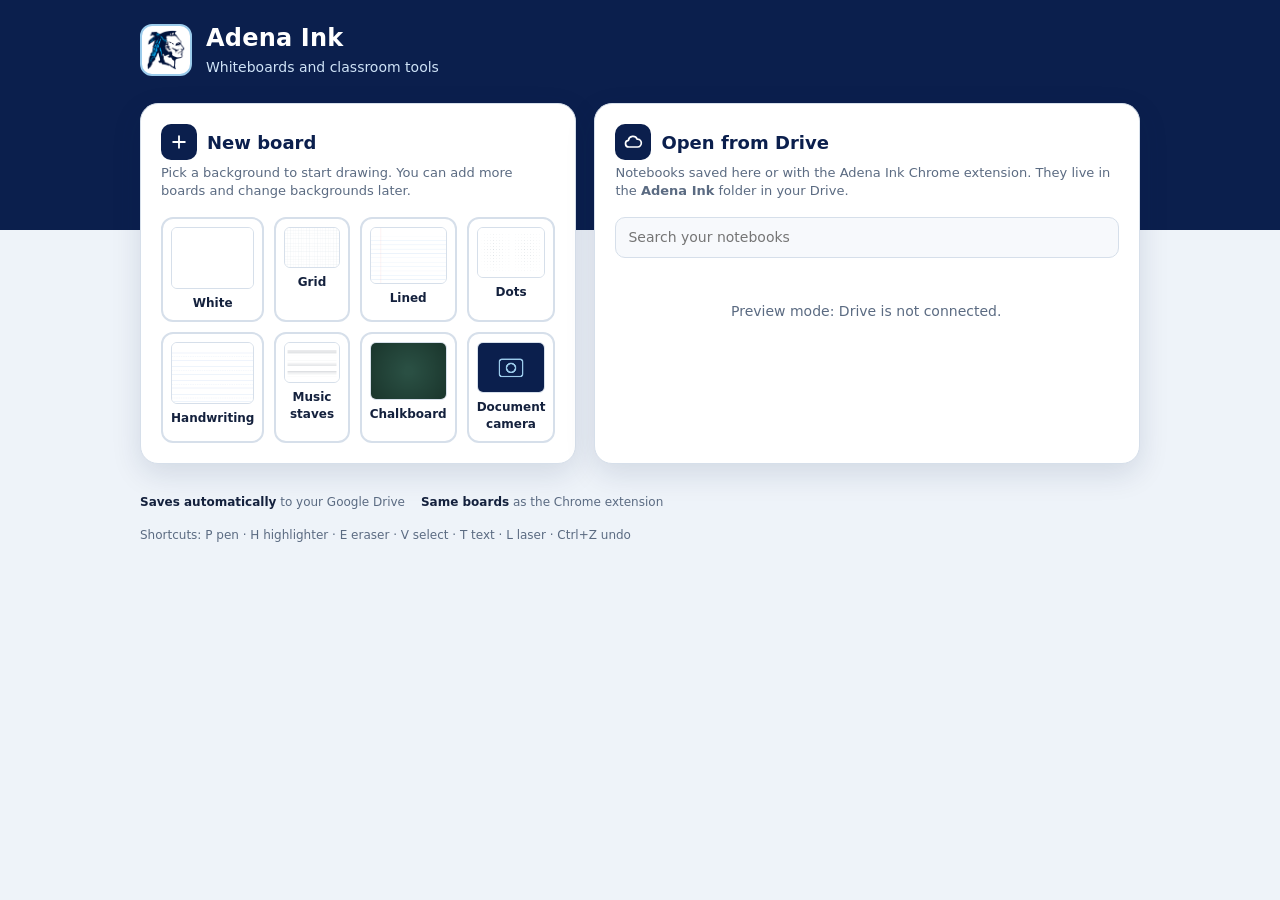
==== commit 87118cfc: "Add files via upload" ====
--- a/AdenaInkWeb_App.html
+++ b/AdenaInkWeb_App.html
@@ -2,826 +2,1804 @@
 <html>
 <head>
 <meta charset="utf-8">
+<meta name="viewport" content="width=device-width, initial-scale=1">
+<title>Adena Ink</title>
 <style>
-/* ─── Reset & Vars ─── */
-*{box-sizing:border-box;margin:0;padding:0}
-:root{
-  --brand:#0b1f4d;--accent:#9bcbeb;--blue:#1f4fa6;
-  --bg:#f0f4f8;--card:#fff;--ink:#1a1a2e;--muted:#64748b;--line:#cbd5e1;
-  --radius:14px;--bar-h:56px;
-}
-html,body{height:100%;overflow:hidden;font:14px/1.4 system-ui,-apple-system,"Segoe UI",sans-serif;background:var(--bg);color:var(--ink)}
-button{font:inherit;cursor:pointer;border:0;background:none;color:inherit;border-radius:10px}
+:root{--navy:#0b1f4d;--navy2:#10306e;--navy3:#17408f;--sky:#9bcbeb;--ink:#14213d;--muted:#5b6b82;--line:#d6dfea;--bg:#eef3f9;--card:#fff;--red:#d92d3a}
+*{box-sizing:border-box}
+[hidden]{display:none!important}
+html,body{margin:0;height:100%;overflow:hidden;font:14px/1.4 system-ui,-apple-system,"Segoe UI",Roboto,sans-serif;color:var(--ink);background:var(--bg)}
+button{font:inherit;color:inherit;background:none;border:0;padding:0;cursor:pointer;border-radius:10px;touch-action:manipulation}
+input,textarea,select{font:inherit;color:inherit}
 svg{display:block;pointer-events:none}
-[hidden]{display:none!important}
-input,select,textarea{font:inherit;color:var(--ink)}
-
-/* ─── Layout ─── */
-#app{display:flex;flex-direction:column;height:100vh}
-#topbar{display:flex;align-items:center;gap:8px;height:var(--bar-h);padding:0 12px;background:var(--brand);color:#eaf3fc;flex-shrink:0;border-bottom:3px solid var(--accent)}
-#topbar .logo{width:32px;height:32px;border-radius:8px}
-#topbar h1{font-size:16px;font-weight:700;flex:1}
-.tbtn{display:inline-flex;align-items:center;justify-content:center;width:38px;height:38px;border-radius:10px;color:#eaf3fc}
-.tbtn:hover,.tbtn.on{background:rgba(255,255,255,.15)}
-.tbtn.on{outline:2px solid var(--accent);outline-offset:-2px}
-
-#main{display:flex;flex:1;overflow:hidden}
-
-/* ─── Sidebar (boards) ─── */
-#sidebar{width:130px;background:var(--brand);border-right:2px solid var(--accent);display:flex;flex-direction:column;overflow-y:auto;padding:8px;gap:8px;flex-shrink:0}
-#sidebar.collapsed{width:40px;padding:4px}
-.sthumb{position:relative;width:100%;border:2px solid #355ea8;border-radius:8px;overflow:hidden;background:#fff;cursor:pointer}
-.sthumb canvas{display:block;width:100%;height:auto}
-.sthumb.on{border-color:var(--accent);box-shadow:0 0 0 2px #2f80ff}
-.sthumb .lbl{position:absolute;bottom:2px;left:3px;font:600 9px system-ui;background:rgba(11,31,77,.85);color:#fff;border-radius:3px;padding:0 4px;max-width:calc(100% - 8px);overflow:hidden;white-space:nowrap;text-overflow:ellipsis}
-.sthumb .del{position:absolute;top:2px;right:2px;width:18px;height:18px;border-radius:50%;background:var(--brand);color:#fff;font-size:10px;display:none;align-items:center;justify-content:center}
-.sthumb:hover .del{display:flex}
-#addboard{width:100%;height:30px;border-radius:8px;background:#17408f;color:#fff;font-size:18px;font-weight:700;border:1px solid var(--accent)}
-
-/* ─── Canvas area ─── */
-#canvasWrap{flex:1;position:relative;overflow:hidden;background:#e2e8f0}
-#canvas{display:block;cursor:crosshair;touch-action:none}
-#bgcanvas{position:absolute;top:0;left:0;pointer-events:none}
-
-/* ─── Bottom toolbar ─── */
-#toolbar{display:flex;align-items:center;justify-content:center;gap:3px;padding:6px 10px;background:var(--brand);color:#eaf3fc;border-top:3px solid var(--accent);flex-wrap:wrap}
-.ib{display:inline-flex;align-items:center;justify-content:center;width:36px;height:36px;border-radius:10px}
-.ib:hover{background:rgba(255,255,255,.12)}
-.ib.on{background:var(--accent);color:var(--brand)}
-.sep{display:inline-block;width:1px;height:28px;background:rgba(155,203,235,.3);margin:0 2px}
-
-/* Color swatch */
-#clr{display:inline-block;width:18px;height:18px;border-radius:50%;border:2px solid #fff}
-#dot{display:inline-block;border-radius:50%;background:#fff}
-
-/* Quick color palette popup */
-#colorpop{position:fixed;display:none;gap:6px;padding:8px;background:var(--brand);border:2px solid var(--accent);border-radius:999px;box-shadow:0 4px 16px rgba(0,0,0,.4);z-index:100;flex-wrap:wrap;max-width:200px}
-#colorpop.show{display:flex}
-#colorpop button{width:22px;height:22px;border-radius:50%;border:2px solid rgba(255,255,255,.3);padding:0}
-#colorpop button.on{border-color:#fff;box-shadow:0 0 0 2px var(--accent)}
-
-/* Size popup */
-#sizepop{position:fixed;display:none;padding:10px 14px;background:var(--brand);border:2px solid var(--accent);border-radius:12px;box-shadow:0 4px 16px rgba(0,0,0,.4);z-index:100}
-#sizepop.show{display:block}
-#sizepop input[type=range]{width:160px}
-#sizepop .preview{text-align:center;margin-top:6px}
-
-/* Shapes popup */
-#shapepop{position:fixed;display:none;gap:4px;padding:8px;background:var(--brand);border:2px solid var(--accent);border-radius:14px;box-shadow:0 4px 16px rgba(0,0,0,.4);z-index:100;flex-wrap:wrap;max-width:240px}
-#shapepop.show{display:flex}
-#shapepop button{width:36px;height:36px;border-radius:8px;color:#eaf3fc}
-#shapepop button:hover,#shapepop button.on{background:var(--accent);color:var(--brand)}
-
-/* Eraser mode popup */
-#erasepop{position:fixed;display:none;gap:3px;padding:4px;background:var(--brand);border:2px solid var(--accent);border-radius:999px;box-shadow:0 4px 14px rgba(0,0,0,.4);z-index:100}
-#erasepop.show{display:flex}
-#erasepop button{padding:5px 12px;border-radius:999px;font-size:12px;font-weight:600;color:#cfe3f7}
-#erasepop button.on{background:var(--accent);color:var(--brand)}
-
-/* Page nav */
-.pgn{display:inline-flex;align-items:center;gap:2px;margin:0 4px}
-.pgn button{width:26px;height:30px;font-size:18px;display:inline-flex;align-items:center;justify-content:center}
-.pgn button:disabled{opacity:.3}
-.pgn .num{min-width:34px;text-align:center;font-weight:600;font-size:13px}
-
-/* ─── Panels (classroom tools, drive, templates) ─── */
-.panel{position:fixed;background:var(--card);border-radius:var(--radius);box-shadow:0 8px 32px rgba(0,0,0,.25);border:2px solid var(--accent);z-index:50;overflow:hidden;min-width:200px}
-.panel-head{display:flex;align-items:center;padding:8px 12px;background:var(--brand);color:#fff;cursor:move;gap:8px}
-.panel-head h3{flex:1;font-size:14px}
-.panel-body{padding:12px;max-height:60vh;overflow-y:auto}
-
-/* Timer */
-.timer-display{font:700 48px monospace;text-align:center;color:var(--brand);padding:16px 0}
-.timer-controls{display:flex;gap:8px;justify-content:center;padding-bottom:8px}
-.timer-controls button{padding:8px 16px;border-radius:10px;font-weight:700;background:var(--brand);color:#fff}
-
-/* Dice */
-.dice-box{display:flex;gap:16px;justify-content:center;padding:16px 0}
-.die{width:64px;height:64px;border-radius:12px;background:var(--brand);color:#fff;font:700 32px system-ui;display:flex;align-items:center;justify-content:center;transition:transform .3s}
-.die.rolling{animation:diceroll .4s ease-in-out}
-@keyframes diceroll{0%{transform:rotate(0)}25%{transform:rotate(15deg) scale(1.1)}50%{transform:rotate(-10deg)}75%{transform:rotate(5deg) scale(1.05)}100%{transform:rotate(0)}}
-.dice-controls{display:flex;gap:8px;justify-content:center;padding-bottom:8px}
-.dice-controls button,.dice-controls select{padding:6px 14px;border-radius:8px;background:var(--brand);color:#fff;border:1px solid var(--accent)}
-
-/* Drive panel */
-.nb-list{display:flex;flex-direction:column;gap:6px}
-.nb-item{display:flex;align-items:center;gap:8px;padding:8px 10px;border-radius:10px;border:1px solid var(--line);cursor:pointer}
-.nb-item:hover{background:var(--bg)}
-.nb-item .n{flex:1;font-weight:600;font-size:13px}
-.nb-item .d{font-size:11px;color:var(--muted)}
-
-/* Toast */
-#toast{position:fixed;bottom:80px;left:50%;transform:translateX(-50%);background:var(--brand);color:#fff;padding:8px 20px;border-radius:999px;border:2px solid var(--accent);font-weight:600;z-index:200;opacity:0;transition:opacity .3s;pointer-events:none}
+.ic{width:20px;height:20px}
+
+/* ---------- landing ---------- */
+#landing{position:fixed;inset:0;overflow:auto;background:linear-gradient(180deg,#0b1f4d 0,#0b1f4d 230px,var(--bg) 230px)}
+.lhead{max-width:1040px;margin:0 auto;padding:22px 20px 0;display:flex;align-items:center;gap:14px;color:#fff}
+.lhead img{width:52px;height:52px;border-radius:12px;background:#fff;padding:3px;border:2px solid var(--sky)}
+.lhead h1{margin:0;font-size:24px;letter-spacing:.2px}
+.lhead p{margin:2px 0 0;color:#cfe3f7;font-size:14px}
+.lhead .who{margin-left:auto;font-size:13px;color:#cfe3f7;text-align:right}
+.lgrid{max-width:1040px;margin:26px auto 30px;padding:0 20px;display:grid;grid-template-columns:minmax(0,1fr) minmax(0,1.25fr);gap:18px}
+@media (max-width:820px){.lgrid{grid-template-columns:1fr}}
+.lcard{background:var(--card);border-radius:18px;box-shadow:0 10px 30px rgba(11,31,77,.12);border:1px solid var(--line);padding:20px}
+.lcard h2{margin:0 0 4px;font-size:18px;color:var(--navy);display:flex;align-items:center;gap:10px}
+.lcard h2 .badge{width:36px;height:36px;border-radius:10px;background:var(--navy);color:#fff;display:grid;place-items:center}
+.lcard .sub{margin:0 0 16px;color:var(--muted);font-size:13px}
+.bgpick{display:grid;grid-template-columns:repeat(4,1fr);gap:10px}
+.bgo{display:flex;flex-direction:column;align-items:center;gap:6px;padding:8px;border:2px solid var(--line);border-radius:12px;background:#fff;font-size:12px;font-weight:600;color:var(--ink)}
+.bgo:hover,.bgo:focus-visible{border-color:var(--navy3);background:#f4f8fd;outline:none}
+.bgo canvas{width:100%;aspect-ratio:4/3;border-radius:6px;border:1px solid var(--line)}
+.bigbtn{width:100%;margin-top:14px;padding:14px;border-radius:12px;background:var(--navy);color:#fff;font-weight:700;font-size:15px;display:flex;align-items:center;justify-content:center;gap:8px;border:2px solid var(--navy)}
+.bigbtn:hover{background:var(--navy3)}
+.search{width:100%;padding:10px 12px;border:1px solid var(--line);border-radius:10px;background:#f7f9fc;margin-bottom:10px}
+.search:focus{outline:2px solid var(--sky);background:#fff}
+.nblist{display:flex;flex-direction:column;gap:6px;max-height:430px;overflow:auto;padding-right:2px}
+.nbi{display:flex;align-items:center;gap:10px;padding:10px 12px;border:1px solid var(--line);border-radius:12px;background:#fff;text-align:left;width:100%}
+.nbi:hover{border-color:var(--navy3);background:#f4f8fd}
+.nbi .nm{flex:1;min-width:0}
+.nbi .nm b{display:block;white-space:nowrap;overflow:hidden;text-overflow:ellipsis;font-size:14px}
+.nbi .nm small{color:var(--muted)}
+.chip{display:inline-block;font-size:11px;font-weight:700;padding:2px 8px;border-radius:999px;background:#e5eefb;color:var(--navy2)}
+.nbi .del{width:32px;height:32px;display:grid;place-items:center;color:var(--muted);border-radius:8px;flex:none}
+.nbi .del:hover{background:#fde8ea;color:var(--red)}
+.empty{text-align:center;color:var(--muted);padding:34px 10px}
+.empty .big{font-size:34px;margin-bottom:6px}
+.spin{width:22px;height:22px;border:3px solid #cfe0f5;border-top-color:var(--navy);border-radius:50%;animation:sp .8s linear infinite;margin:24px auto}
+@keyframes sp{to{transform:rotate(360deg)}}
+.lfoot{max-width:1040px;margin:0 auto 30px;padding:0 20px;color:var(--muted);font-size:12px;display:flex;gap:16px;flex-wrap:wrap}
+.lfoot b{color:var(--ink)}
+
+/* ---------- board ---------- */
+#board{position:fixed;inset:0;background:#fff}
+#cv{position:absolute;inset:0;width:100%;height:100%;touch-action:none;display:block}
+#masks{position:absolute;inset:0;pointer-events:none;z-index:5}
+#overlay{position:absolute;inset:0;pointer-events:none;z-index:6}
+#overlay>*{pointer-events:auto}
+.navy{background:var(--navy);color:#eaf3fc;border:2px solid var(--sky);box-shadow:0 6px 24px rgba(0,0,0,.35)}
+#bar{position:fixed;left:0;right:0;margin:0 auto;width:max-content;bottom:14px;z-index:30;display:flex;align-items:center;gap:2px;flex-wrap:wrap;justify-content:center;max-width:calc(100vw - 16px);padding:6px 8px;border-radius:16px}
+.ib{width:38px;height:38px;display:inline-grid;place-items:center;border-radius:10px;position:relative}
+.ib:hover{background:rgba(255,255,255,.13)}
+.ib.on{background:var(--sky);color:var(--navy)}
+.ib:disabled{opacity:.35;cursor:default}
+.lb{height:38px;display:inline-flex;align-items:center;gap:6px;padding:0 10px;border-radius:10px;font-weight:600;font-size:13px}
+.lb:hover{background:rgba(255,255,255,.13)}
+.lb.on{background:var(--sky);color:var(--navy)}
+.sep{width:1px;height:26px;background:rgba(155,203,235,.35);margin:0 4px}
+.sw{width:20px;height:20px;border-radius:50%;border:2px solid #fff;box-shadow:0 0 0 1px rgba(0,0,0,.25)}
+.szdot{border-radius:50%;background:#fff}
+.pgn{display:inline-flex;align-items:center;gap:2px}
+.pgn span{min-width:40px;text-align:center;font-weight:700;font-size:13px}
+#top{position:fixed;left:12px;top:12px;z-index:30;display:flex;align-items:center;gap:6px;padding:4px 6px 4px 4px;border-radius:14px;max-width:calc(100vw - 24px)}
+#top img{width:30px;height:30px;border-radius:8px;background:#fff}
+#nbname{font-weight:700;max-width:280px;white-space:nowrap;overflow:hidden;text-overflow:ellipsis;padding:6px 8px;border-radius:8px;text-align:left}
+#nbname:hover{background:rgba(255,255,255,.13)}
+#nbnameIn{width:240px;padding:6px 8px;border-radius:8px;border:1px solid var(--sky);background:#fff;color:var(--ink)}
+#savest{font-size:12px;color:#bcd6ef;white-space:nowrap;padding:0 6px}
+#savest.err{color:#ffb4b9}
+.pop{position:fixed;z-index:40;border-radius:14px;padding:8px}
+.pal{display:grid;grid-template-columns:repeat(6,26px);gap:7px}
+.pal button{width:26px;height:26px;border-radius:50%;border:2px solid rgba(255,255,255,.35)}
+.pal button.on{border-color:#fff;box-shadow:0 0 0 2px var(--sky)}
+.poprow{display:flex;gap:4px;align-items:center}
+.seg button{padding:7px 12px;border-radius:999px;font-weight:600;font-size:12px;color:#cfe3f7}
+.seg button.on{background:var(--sky);color:var(--navy)}
+.shp{display:grid;grid-template-columns:repeat(5,40px);gap:4px}
+.shp button{width:40px;height:40px;display:grid;place-items:center;border-radius:9px}
+.shp button:hover{background:rgba(255,255,255,.12)}
+.shp button.on{background:var(--sky);color:var(--navy)}
+input[type=range]{accent-color:var(--sky);width:170px}
+
+/* left rail */
+#rail{position:fixed;left:10px;top:64px;bottom:84px;z-index:25;width:132px;border-radius:14px;padding:8px;display:flex;flex-direction:column;gap:8px;overflow:auto}
+.th{position:relative;border:2px solid #355ea8;border-radius:9px;overflow:hidden;background:#fff;width:100%}
+.th canvas{display:block;width:100%;height:auto}
+.th.on{border-color:var(--sky);box-shadow:0 0 0 2px #2f80ff}
+.th .n{position:absolute;left:3px;bottom:3px;font:700 10px system-ui;background:rgba(11,31,77,.88);color:#fff;border-radius:4px;padding:1px 5px}
+.th .x{position:absolute;right:3px;top:3px;width:20px;height:20px;border-radius:50%;background:var(--navy);color:#fff;font-size:12px;display:none;place-items:center;border:1px solid #fff}
+.th:hover .x{display:grid}
+.addb{height:34px;border-radius:9px;background:var(--navy3);color:#fff;font-size:20px;font-weight:700;border:1px solid var(--sky);flex:none}
+
+/* big menus (classroom / subjects / new board) */
+.menu{position:fixed;left:50%;transform:translateX(-50%);bottom:84px;z-index:35;border-radius:16px;padding:14px;max-height:calc(100vh - 110px);overflow:auto;width:min(560px,calc(100vw - 20px))}
+.menu .hd{display:flex;align-items:center;justify-content:space-between;margin-bottom:8px}
+.menu .hd b{font-size:15px}
+.sec{font-size:11px;font-weight:800;letter-spacing:.6px;text-transform:uppercase;color:var(--sky);margin:12px 0 8px}
+.sec.first{margin-top:2px}
+.g4{display:grid;grid-template-columns:repeat(4,1fr);gap:8px}
+.card{display:flex;flex-direction:column;align-items:center;gap:6px;padding:12px 6px;border-radius:12px;background:rgba(255,255,255,.07);border:1px solid rgba(155,203,235,.3);font-size:12px;font-weight:600;text-align:center}
+.card:hover{background:rgba(255,255,255,.14)}
+.card.on{background:var(--sky);color:var(--navy)}
+.notes{display:flex;gap:8px}
+.notes button{width:52px;height:40px;border-radius:6px;font:800 18px system-ui;color:var(--navy);box-shadow:0 2px 6px rgba(0,0,0,.35)}
+.notes button.on{outline:2px solid var(--sky);outline-offset:2px}
+.stk{display:grid;grid-template-columns:repeat(8,1fr);gap:4px}
+.stk button{font-size:24px;height:42px;border-radius:9px}
+.stk button:hover,.stk button.on{background:rgba(255,255,255,.16)}
+.tabs{display:flex;gap:4px;flex-wrap:wrap;margin-bottom:6px}
+.tabs button{padding:6px 12px;border-radius:999px;font-weight:700;font-size:12px;color:#cfe3f7;border:1px solid rgba(155,203,235,.35)}
+.tabs button.on{background:var(--sky);color:var(--navy);border-color:var(--sky)}
+.tg{display:grid;grid-template-columns:repeat(auto-fill,minmax(118px,1fr));gap:8px}
+.tc{background:#fff;color:var(--ink);border-radius:10px;padding:6px 6px 7px;display:flex;flex-direction:column;align-items:center;gap:4px;border:2px solid transparent}
+.tc:hover{border-color:var(--sky)}
+.tc.on{border-color:#2f80ff}
+.tc canvas{width:100%;height:auto}
+.tc span{font-size:11px;font-weight:600;text-align:center;line-height:1.2}
+.bgs{display:grid;grid-template-columns:repeat(4,1fr);gap:8px}
+
+/* floating widgets */
+.wg{position:absolute;border-radius:14px;overflow:hidden;background:var(--navy);color:#fff;border:2px solid var(--sky);box-shadow:0 10px 30px rgba(0,0,0,.4);min-width:200px}
+.wg .wh{display:flex;align-items:center;gap:8px;padding:6px 6px 6px 12px;cursor:move;background:var(--navy2);user-select:none;touch-action:none}
+.wg .wh b{flex:1;font-size:13px}
+.wg .wx{width:28px;height:28px;display:grid;place-items:center;border-radius:8px}
+.wg .wx:hover{background:rgba(255,255,255,.15)}
+.wg .wb{padding:12px}
+.btn{padding:8px 14px;border-radius:10px;font-weight:700;background:var(--navy3);border:1px solid var(--sky);color:#fff}
+.btn:hover{background:#1f4fa6}
+.btn.lt{background:#fff;color:var(--navy);border-color:#fff}
+.tm{font:800 64px/1 ui-monospace,Menlo,Consolas,monospace;text-align:center;padding:6px 0 12px;letter-spacing:2px}
+.tm.done{color:#ffd60a;animation:fl .5s steps(2) 6}
+@keyframes fl{50%{opacity:.25}}
+.row{display:flex;gap:6px;justify-content:center;flex-wrap:wrap}
+.dice{display:flex;gap:14px;justify-content:center;padding:8px 0 14px}
+.die{width:74px;height:74px;border-radius:14px;background:#fff;display:grid;grid-template-columns:repeat(3,1fr);grid-template-rows:repeat(3,1fr);padding:10px;box-shadow:inset 0 -4px 0 rgba(0,0,0,.12)}
+.die i{width:13px;height:13px;border-radius:50%;background:var(--navy);place-self:center;visibility:hidden}
+.die i.v{visibility:visible}
+.die.roll{animation:rl .5s ease}
+@keyframes rl{0%{transform:rotate(0) scale(1)}30%{transform:rotate(25deg) scale(1.12)}60%{transform:rotate(-15deg)}100%{transform:none}}
+.mask{position:absolute;inset:0;pointer-events:none}
+.hand{position:absolute;pointer-events:auto;cursor:grab;touch-action:none}
+.wclose{position:absolute;width:30px;height:30px;border-radius:50%;background:var(--navy);color:#fff;border:2px solid var(--sky);display:grid;place-items:center;pointer-events:auto;font-weight:800}
+#exam{position:absolute;inset:0;background:var(--navy);color:#fff;display:flex;flex-direction:column;align-items:center;justify-content:center;gap:10px;pointer-events:auto;z-index:20}
+#exam .clk{font:800 min(22vw,190px)/1 ui-monospace,Menlo,Consolas,monospace}
+#exam input{background:transparent;border:0;border-bottom:2px dashed rgba(155,203,235,.5);color:#fff;text-align:center;font-size:clamp(22px,4vw,44px);font-weight:800;width:min(900px,90vw)}
+#exam textarea{background:rgba(255,255,255,.06);border:1px solid rgba(155,203,235,.4);border-radius:12px;color:#fff;text-align:center;font-size:clamp(16px,2.2vw,26px);width:min(900px,90vw);height:110px;padding:10px;resize:none}
+#exam img{width:84px;height:84px;border-radius:16px;background:#fff;padding:4px}
+.lensv{position:absolute;border-radius:50%;border:4px solid var(--sky);box-shadow:0 8px 30px rgba(0,0,0,.45);overflow:hidden;cursor:grab;touch-action:none;background:#fff}
+.lensv canvas{width:100%;height:100%}
+.cam video{display:block;width:100%;height:100%;object-fit:contain;background:#000}
+
+/* editors */
+.ted{position:absolute;z-index:22;background:rgba(255,255,255,.92);border:2px dashed #2f80ff;border-radius:6px;padding:2px 4px;resize:none;outline:none;min-width:160px;line-height:1.25;font-family:system-ui,sans-serif}
+#toast{position:fixed;left:50%;top:18px;transform:translateX(-50%);z-index:100;background:var(--navy);color:#fff;border:2px solid var(--sky);padding:9px 18px;border-radius:999px;font-weight:600;opacity:0;transition:opacity .2s;pointer-events:none;max-width:90vw;text-align:center}
 #toast.show{opacity:1}
-
-/* Subject template browser */
-.tpl-tabs{display:flex;gap:4px;margin-bottom:10px;flex-wrap:wrap}
-.tpl-tabs button{padding:5px 12px;border-radius:999px;font-size:12px;font-weight:600;color:var(--muted);border:1px solid var(--line)}
-.tpl-tabs button.on{background:var(--brand);color:#fff;border-color:var(--brand)}
-.tpl-grid{display:grid;grid-template-columns:repeat(auto-fill,minmax(120px,1fr));gap:8px}
-.tpl-card{border:1px solid var(--line);border-radius:10px;overflow:hidden;cursor:pointer;text-align:center;padding-bottom:6px}
-.tpl-card:hover{border-color:var(--accent);background:var(--bg)}
-.tpl-card canvas{display:block;width:100%;background:#fff}
-.tpl-card .tname{font-size:11px;font-weight:600;padding:4px 4px 0;color:var(--ink)}
-
-/* BG picker dialog */
-.bg-grid{display:grid;grid-template-columns:repeat(4,1fr);gap:8px;padding:8px}
-.bg-opt{padding:12px 8px;border:2px solid var(--line);border-radius:10px;text-align:center;cursor:pointer;font-size:12px;font-weight:600}
-.bg-opt:hover{border-color:var(--accent);background:var(--bg)}
-.bg-opt.on{border-color:var(--brand);background:#e0ecff}
-
-/* Classroom cards */
-.cls-grid{display:grid;grid-template-columns:repeat(3,1fr);gap:8px}
-.cls-card{padding:12px;border:1px solid var(--line);border-radius:12px;text-align:center;cursor:pointer;font-size:12px;font-weight:600}
-.cls-card:hover{border-color:var(--accent);background:var(--bg)}
-.cls-card svg{margin:0 auto 6px}
-.cls-card.active{background:#e0ecff;border-color:var(--brand)}
-
-/* Overlay widgets (spotlight, cover, reading strip) */
-.widget-overlay{position:fixed;z-index:40;pointer-events:none}
-.widget-overlay>*{pointer-events:auto}
+#modal{position:fixed;inset:0;z-index:120;background:rgba(5,15,40,.5);display:grid;place-items:center}
+#modal .mb{background:#fff;border-radius:16px;padding:20px;width:min(400px,90vw);box-shadow:0 20px 50px rgba(0,0,0,.35)}
+#modal h3{margin:0 0 6px;color:var(--navy)}
+#modal p{margin:0 0 16px;color:var(--muted)}
+#modal .row{justify-content:flex-end}
+#modal .btn.gr{background:#eef2f7;color:var(--ink);border-color:#eef2f7}
+#modal .btn.dg{background:var(--red);border-color:var(--red)}
 </style>
 </head>
 <body>
 
-<div id="app">
-  <!-- Top bar -->
-  <div id="topbar">
-    <img class="logo" src="https://nickgrady-adena.github.io/adena-ink-dist/icon128.png" alt="" onerror="this.style.display='none'">
-    <h1>Adena Ink</h1>
-    <span id="savestatus" style="font-size:11px;opacity:.7"></span>
-    <button class="tbtn" onclick="togglePanel('drive')" title="Notebooks">
-      <svg viewBox="0 0 24 24" width="20" height="20" fill="none" stroke="currentColor" stroke-width="2" stroke-linecap="round" stroke-linejoin="round"><path d="M7 18a4 4 0 0 1-.5-7.97A5.5 5.5 0 0 1 17 8.5a4.5 4.5 0 0 1 .5 9.5z"/></svg>
-    </button>
-    <button class="tbtn" onclick="togglePanel('classroom')" title="Classroom tools">
-      <svg viewBox="0 0 24 24" width="20" height="20" fill="none" stroke="currentColor" stroke-width="2" stroke-linecap="round" stroke-linejoin="round"><path d="M22 10 12 5 2 10l10 5 10-5Z"/><path d="M6 12v5c3 3 9 3 12 0v-5"/></svg>
-    </button>
-    <button class="tbtn" onclick="togglePanel('templates')" title="Subject templates">
-      <svg viewBox="0 0 24 24" width="20" height="20" fill="none" stroke="currentColor" stroke-width="2" stroke-linecap="round" stroke-linejoin="round"><rect x="3" y="3" width="7" height="7" rx="1"/><rect x="14" y="3" width="7" height="7" rx="1"/><rect x="14" y="14" width="7" height="7" rx="1"/><rect x="3" y="14" width="7" height="7" rx="1"/></svg>
-    </button>
-    <button class="tbtn" onclick="downloadPng()" title="Save as PNG">
-      <svg viewBox="0 0 24 24" width="20" height="20" fill="none" stroke="currentColor" stroke-width="2" stroke-linecap="round" stroke-linejoin="round"><path d="M21 15v4a2 2 0 0 1-2 2H5a2 2 0 0 1-2-2v-4"/><path d="m7 10 5 5 5-5"/><path d="M12 15V3"/></svg>
-    </button>
+<!-- =================== LANDING =================== -->
+<div id="landing">
+  <div class="lhead">
+    <img src="[data-uri]" alt="">
+    <div><h1>Adena Ink</h1><p id="hello">Whiteboards and classroom tools</p></div>
+    <div class="who" id="who"></div>
   </div>
-
-  <div id="main">
-    <!-- Sidebar: board thumbnails -->
-    <div id="sidebar"></div>
-
-    <!-- Canvas area -->
-    <div id="canvasWrap">
-      <canvas id="bgcanvas"></canvas>
-      <canvas id="canvas"></canvas>
-    </div>
+  <div class="lgrid">
+    <section class="lcard">
+      <h2><span class="badge"><svg class="ic" viewBox="0 0 24 24" fill="none" stroke="currentColor" stroke-width="2.2" stroke-linecap="round"><path d="M12 5v14M5 12h14"/></svg></span>New board</h2>
+      <p class="sub">Pick a background to start drawing. You can add more boards and change backgrounds later.</p>
+      <div class="bgpick" id="bgpick"></div>
+    </section>
+    <section class="lcard">
+      <h2><span class="badge"><svg class="ic" viewBox="0 0 24 24" fill="none" stroke="currentColor" stroke-width="2" stroke-linecap="round" stroke-linejoin="round"><path d="M7 18a4 4 0 0 1-.5-7.97A5.5 5.5 0 0 1 17 8.5a4.5 4.5 0 0 1 .5 9.5z"/></svg></span>Open from Drive</h2>
+      <p class="sub">Notebooks saved here or with the Adena Ink Chrome extension. They live in the <b>Adena Ink</b> folder in your Drive.</p>
+      <input class="search" id="q" placeholder="Search your notebooks" autocomplete="off">
+      <div class="nblist" id="nblist"><div class="spin"></div></div>
+    </section>
   </div>
-
-  <!-- Bottom toolbar -->
-  <div id="toolbar">
-    <button class="ib on" data-tool="pen" title="Pen" onclick="setTool('pen')">
-      <svg viewBox="0 0 24 24" width="20" height="20" fill="none" stroke="currentColor" stroke-width="2" stroke-linecap="round" stroke-linejoin="round"><path d="M12 20h9"/><path d="M16.5 3.5a2.1 2.1 0 0 1 3 3L7 19l-4 1 1-4Z"/></svg>
-    </button>
-    <button class="ib" data-tool="highlighter" title="Highlighter" onclick="setTool('highlighter')">
-      <svg viewBox="0 0 24 24" width="20" height="20" fill="none" stroke="currentColor" stroke-width="2" stroke-linecap="round" stroke-linejoin="round"><path d="m9 11-6 6v3h9l3-3"/><path d="m22 12-4.6 4.6a2 2 0 0 1-2.8 0l-5.2-5.2a2 2 0 0 1 0-2.8L14 4"/></svg>
-    </button>
-    <button class="ib" data-tool="eraser" title="Eraser" onclick="setTool('eraser')">
-      <svg viewBox="0 0 24 24" width="20" height="20" fill="none" stroke="currentColor" stroke-width="2" stroke-linecap="round" stroke-linejoin="round"><path d="m7 21-4.3-4.3c-1-1-1-2.5 0-3.4l9.6-9.6c1-1 2.5-1 3.4 0l5.6 5.6c1 1 1 2.5 0 3.4L13 21"/><path d="M22 21H7"/><path d="m5 11 9 9"/></svg>
-    </button>
+  <div class="lfoot"><span><b>Saves automatically</b> to your Google Drive</span><span><b>Same boards</b> as the Chrome extension</span><span>Shortcuts: P pen · H highlighter · E eraser · V select · T text · L laser · Ctrl+Z undo</span></div>
+</div>
+
+<!-- =================== BOARD =================== -->
+<div id="board" hidden>
+  <div id="under" style="position:absolute;inset:0"></div>
+  <canvas id="cv"></canvas>
+  <div id="masks"></div>
+  <div id="overlay"></div>
+
+  <div id="top" class="navy">
+    <button class="ib" id="homeBtn" title="Back to start (saves first)"><img src="[data-uri]" alt=""></button>
+    <button id="nbname" title="Rename notebook">Untitled</button>
+    <span id="savest"></span>
+  </div>
+
+  <div id="rail" class="navy" hidden></div>
+
+  <div id="bar" class="navy">
+    <button class="ib" data-tool="pen" title="Pen (P)"><svg viewBox="0 0 24 24" width="20" height="20" fill="none" stroke="currentColor" stroke-width="2" stroke-linecap="round" stroke-linejoin="round"><path d="M12 20h9"/><path d="M16.5 3.5a2.1 2.1 0 0 1 3 3L7 19l-4 1 1-4Z"/></svg></button>
+    <button class="ib" data-tool="highlighter" title="Highlighter (H)"><svg viewBox="0 0 24 24" width="20" height="20" fill="none" stroke="currentColor" stroke-width="2" stroke-linecap="round" stroke-linejoin="round"><path d="m9 11-6 6v3h9l3-3"/><path d="m22 12-4.6 4.6a2 2 0 0 1-2.8 0l-5.2-5.2a2 2 0 0 1 0-2.8L14 4"/></svg></button>
+    <button class="ib" data-tool="eraser" title="Eraser (E)"><svg viewBox="0 0 24 24" width="20" height="20" fill="none" stroke="currentColor" stroke-width="2" stroke-linecap="round" stroke-linejoin="round"><path d="m7 21-4.3-4.3c-1-1-1-2.5 0-3.4l9.6-9.6c1-1 2.5-1 3.4 0l5.6 5.6c1 1 1 2.5 0 3.4L13 21"/><path d="M22 21H7"/><path d="m5 11 9 9"/></svg></button>
+    <button class="ib" data-tool="select" title="Select: move, resize, delete (V)"><svg viewBox="0 0 24 24" width="20" height="20" fill="none" stroke="currentColor" stroke-width="2" stroke-linecap="round" stroke-linejoin="round"><path d="M4 4.7a.5.5 0 0 1 .7-.7l16 6.5a.5.5 0 0 1-.1.9l-6.1 1.6a2 2 0 0 0-1.4 1.4l-1.6 6.1a.5.5 0 0 1-.9.1z"/></svg></button>
+    <button class="ib" data-tool="shape" id="shapeBtn" title="Shapes"><svg viewBox="0 0 24 24" width="20" height="20" fill="none" stroke="currentColor" stroke-width="2" stroke-linecap="round" stroke-linejoin="round"><rect x="3" y="3" width="10" height="10" rx="1"/><circle cx="16.5" cy="16.5" r="4.5"/></svg></button>
+    <button class="ib" data-tool="text" title="Text (T)"><svg viewBox="0 0 24 24" width="20" height="20" fill="none" stroke="currentColor" stroke-width="2" stroke-linecap="round" stroke-linejoin="round"><path d="M4 7V4h16v3"/><path d="M9 20h6"/><path d="M12 4v16"/></svg></button>
+    <button class="ib" data-tool="laser" title="Laser pointer (L)"><svg viewBox="0 0 24 24" width="20" height="20" fill="none" stroke="currentColor" stroke-width="2" stroke-linecap="round" stroke-linejoin="round"><circle cx="12" cy="12" r="4"/><path d="M12 2v2M12 20v2M4.9 4.9l1.4 1.4M17.7 17.7l1.4 1.4M2 12h2M20 12h2M6.3 17.7l-1.4 1.4M19.1 4.9l-1.4 1.4"/></svg></button>
     <i class="sep"></i>
-    <button class="ib" data-tool="text" title="Text" onclick="setTool('text')">
-      <svg viewBox="0 0 24 24" width="20" height="20" fill="none" stroke="currentColor" stroke-width="2" stroke-linecap="round" stroke-linejoin="round"><path d="M4 7V4h16v3"/><path d="M9 20h6"/><path d="M12 4v16"/></svg>
-    </button>
-    <button class="ib" id="shapeBtn" title="Shapes" onclick="togglePopup('shapepop',this)">
-      <svg viewBox="0 0 24 24" width="20" height="20" fill="none" stroke="currentColor" stroke-width="2" stroke-linecap="round" stroke-linejoin="round"><rect x="3" y="3" width="10" height="10" rx="1"/><circle cx="16.5" cy="16.5" r="4.5"/></svg>
-    </button>
-    <button class="ib" data-tool="select" title="Select" onclick="setTool('select')">
-      <svg viewBox="0 0 24 24" width="20" height="20" fill="none" stroke="currentColor" stroke-width="2" stroke-linecap="round" stroke-linejoin="round"><path d="m3 3 7.1 17 2.5-7.4 7.4-2.5L3 3z"/><path d="m13 13 6 6"/></svg>
-    </button>
+    <button class="ib" id="clrBtn" title="Colour"><span class="sw" id="sw"></span></button>
+    <button class="ib" id="szBtn" title="Size"><span class="szdot" id="szdot"></span></button>
     <i class="sep"></i>
-    <button class="ib" title="Color" onclick="togglePopup('colorpop',this)"><span id="clr"></span></button>
-    <button class="ib" title="Size" onclick="togglePopup('sizepop',this)"><span id="dot"></span></button>
+    <button class="ib" id="undoBtn" title="Undo (Ctrl+Z)"><svg viewBox="0 0 24 24" width="20" height="20" fill="none" stroke="currentColor" stroke-width="2" stroke-linecap="round" stroke-linejoin="round"><path d="M9 14 4 9l5-5"/><path d="M4 9h10.5a5.5 5.5 0 0 1 0 11H11"/></svg></button>
+    <button class="ib" id="redoBtn" title="Redo (Ctrl+Y)"><svg viewBox="0 0 24 24" width="20" height="20" fill="none" stroke="currentColor" stroke-width="2" stroke-linecap="round" stroke-linejoin="round"><path d="m15 14 5-5-5-5"/><path d="M20 9H9.5a5.5 5.5 0 0 0 0 11H13"/></svg></button>
+    <button class="ib" id="clearBtn" title="Clear this board"><svg viewBox="0 0 24 24" width="20" height="20" fill="none" stroke="currentColor" stroke-width="2" stroke-linecap="round" stroke-linejoin="round"><path d="M3 6h18"/><path d="M19 6v14a2 2 0 0 1-2 2H7a2 2 0 0 1-2-2V6"/><path d="M8 6V4a2 2 0 0 1 2-2h4a2 2 0 0 1 2 2v2"/></svg></button>
     <i class="sep"></i>
-    <button class="ib" id="undoBtn" title="Undo" onclick="undo()">
-      <svg viewBox="0 0 24 24" width="20" height="20" fill="none" stroke="currentColor" stroke-width="2" stroke-linecap="round" stroke-linejoin="round"><path d="M9 14 4 9l5-5"/><path d="M4 9h10.5a5.5 5.5 0 0 1 0 11H11"/></svg>
-    </button>
-    <button class="ib" id="redoBtn" title="Redo" onclick="redo()">
-      <svg viewBox="0 0 24 24" width="20" height="20" fill="none" stroke="currentColor" stroke-width="2" stroke-linecap="round" stroke-linejoin="round"><path d="m15 14 5-5-5-5"/><path d="M20 9H9.5a5.5 5.5 0 0 0 0 11H13"/></svg>
-    </button>
-    <button class="ib" title="Clear page" onclick="clearPage()">
-      <svg viewBox="0 0 24 24" width="20" height="20" fill="none" stroke="currentColor" stroke-width="2" stroke-linecap="round" stroke-linejoin="round"><path d="M3 6h18"/><path d="M19 6v14a2 2 0 0 1-2 2H7a2 2 0 0 1-2-2V6"/><path d="M8 6V4a2 2 0 0 1 2-2h4a2 2 0 0 1 2 2v2"/></svg>
-    </button>
+    <span class="pgn"><button class="ib" id="prevBtn" title="Previous board"><svg viewBox="0 0 24 24" width="20" height="20" fill="none" stroke="currentColor" stroke-width="2" stroke-linecap="round" stroke-linejoin="round"><path d="m15 18-6-6 6-6"/></svg></button><span id="pgnum">1/1</span><button class="ib" id="nextBtn" title="Next board"><svg viewBox="0 0 24 24" width="20" height="20" fill="none" stroke="currentColor" stroke-width="2" stroke-linecap="round" stroke-linejoin="round"><path d="m9 18 6-6-6-6"/></svg></button></span>
     <i class="sep"></i>
-    <div class="pgn">
-      <button onclick="prevPage()" id="prevBtn" disabled>&lsaquo;</button>
-      <span class="num" id="pgnum">1/1</span>
-      <button onclick="nextPage()" id="nextBtn" disabled>&rsaquo;</button>
-    </div>
+    <button class="lb" data-menu="boards"><svg viewBox="0 0 24 24" width="20" height="20" fill="none" stroke="currentColor" stroke-width="2" stroke-linecap="round" stroke-linejoin="round"><rect x="3" y="4" width="18" height="13" rx="2"/><path d="M8 21h8M12 17v4"/></svg><span>Boards</span></button>
+    <button class="lb" data-menu="classroom"><svg viewBox="0 0 24 24" width="20" height="20" fill="none" stroke="currentColor" stroke-width="2" stroke-linecap="round" stroke-linejoin="round"><path d="M22 10 12 5 2 10l10 5 10-5Z"/><path d="M6 12v5c3 3 9 3 12 0v-5"/></svg><span>Classroom</span></button>
+    <button class="lb" data-menu="subjects"><svg viewBox="0 0 24 24" width="20" height="20" fill="none" stroke="currentColor" stroke-width="2" stroke-linecap="round" stroke-linejoin="round"><rect x="3" y="3" width="7" height="7" rx="1"/><rect x="14" y="3" width="7" height="7" rx="1"/><rect x="14" y="14" width="7" height="7" rx="1"/><rect x="3" y="14" width="7" height="7" rx="1"/></svg><span>Subjects</span></button>
+    <button class="ib" id="pngBtn" title="Save this board as a picture"><svg viewBox="0 0 24 24" width="20" height="20" fill="none" stroke="currentColor" stroke-width="2" stroke-linecap="round" stroke-linejoin="round"><path d="M21 15v4a2 2 0 0 1-2 2H5a2 2 0 0 1-2-2v-4"/><path d="m7 10 5 5 5-5"/><path d="M12 15V3"/></svg></button>
   </div>
+  <div id="pops"></div>
 </div>
 
-<!-- Popups -->
-<div id="colorpop"></div>
-<div id="sizepop"><input type="range" min="1" max="20" value="4" id="sizeSlider" oninput="setSize(+this.value)"><div class="preview"><span id="sizePreview"></span></div></div>
-<div id="shapepop"></div>
-<div id="erasepop">
-  <button class="on" onclick="setEraseMode('whole',this)">Whole stroke</button>
-  <button onclick="setEraseMode('partial',this)">Partial</button>
-</div>
 <div id="toast"></div>
+<input type="file" id="imgIn" accept="image/*" hidden>
 
 <script>
-// ═══════════════════════════════════════════════════════════════
-//  Adena Ink Web — full drawing web app
-// ═══════════════════════════════════════════════════════════════
-
-const PALETTE=['#e5484d','#f76b15','#ffd60a','#30a46c','#12a594','#0091ff','#6e56cf','#e93d82','#ffffff','#8b8d98','#1c1c1c','#8b5e3c'];
-const SHAPES=[['line','Line'],['arrow','Arrow'],['rect','Rectangle'],['ellipse','Ellipse'],['triangle','Triangle'],['diamond','Diamond'],['pentagon','Pentagon'],['hexagon','Hexagon'],['star','Star']];
-const BGS=[['white','White'],['grid','Grid'],['lined','Lined'],['dots','Dots'],['hand','Handwriting'],['music','Music'],['chalk','Chalkboard']];
-const SHAPE_SVG={
-  line:'<path d="M4 20 20 4"/>',arrow:'<path d="M4 20 20 4M10 4h10v10"/>',rect:'<rect x="3" y="6" width="18" height="12" rx="1"/>',
-  ellipse:'<ellipse cx="12" cy="12" rx="9" ry="6.5"/>',triangle:'<path d="M12 4 21 20H3Z"/>',
-  diamond:'<path d="M12 3 21 12 12 21 3 12Z"/>',pentagon:'<path d="M12 3 21 9.5 17.5 20h-11L3 9.5Z"/>',
-  hexagon:'<path d="M7 4h10l5 8-5 8H7l-5-8Z"/>',star:'<path d="m12 3 2.6 5.6 6.1.7-4.5 4.2 1.2 6L12 16.5 6.6 19.5l1.2-6L3.3 9.3l6.1-.7Z"/>'
+// Adena Ink subject templates (original drawings, vector, drawn on a canvas).
+// Each draw(c, w, h) works in local coordinates 0..w x 0..h. The caller has already set
+// strokeStyle, fillStyle and lineWidth, so templates must not change lineWidth.
+(() => {
+  const T = [];
+  const PI = Math.PI;
+  const add = (tab, sec, id, label, w, h, draw) => T.push({ tab, sec, id, label, w, h, draw });
+
+  const ln = (c, x1, y1, x2, y2) => { c.beginPath(); c.moveTo(x1, y1); c.lineTo(x2, y2); c.stroke(); };
+  const rc = (c, x, y, w, h) => c.strokeRect(x, y, w, h);
+  const ci = (c, x, y, r, fill) => { c.beginPath(); c.arc(x, y, r, 0, PI * 2); fill ? c.fill() : c.stroke(); };
+  const el = (c, x, y, rx, ry) => { c.beginPath(); c.ellipse(x, y, rx, ry, 0, 0, PI * 2); c.stroke(); };
+  const tx = (c, s, x, y, size = 14, align = 'center', weight = '') => {
+    c.save(); c.font = `${weight} ${size}px system-ui, sans-serif`; c.textAlign = align; c.textBaseline = 'middle'; c.fillText(s, x, y); c.restore();
+  };
+  const pg = (c, pts, fill) => {
+    c.beginPath(); pts.forEach(([x, y], i) => (i ? c.lineTo(x, y) : c.moveTo(x, y))); c.closePath(); fill ? c.fill() : c.stroke();
+  };
+  const faint = (c, fn, a = 0.3) => { c.save(); c.globalAlpha = a; fn(); c.restore(); };
+  const rr = (c, x, y, w, h, r) => {
+    c.beginPath(); c.moveTo(x + r, y); c.arcTo(x + w, y, x + w, y + h, r); c.arcTo(x + w, y + h, x, y + h, r);
+    c.arcTo(x, y + h, x, y, r); c.arcTo(x, y, x + w, y, r); c.closePath(); c.stroke();
+  };
+  const grid = (c, x, y, cols, rows, cw, ch) => {
+    for (let i = 0; i <= cols; i++) ln(c, x + i * cw, y, x + i * cw, y + rows * ch);
+    for (let j = 0; j <= rows; j++) ln(c, x, y + j * ch, x + cols * cw, y + j * ch);
+  };
+  const arrow = (c, x1, y1, x2, y2, hs = 9) => {
+    ln(c, x1, y1, x2, y2);
+    const a = Math.atan2(y2 - y1, x2 - x1);
+    pg(c, [[x2, y2], [x2 - hs * Math.cos(a - 0.45), y2 - hs * Math.sin(a - 0.45)], [x2 - hs * Math.cos(a + 0.45), y2 - hs * Math.sin(a + 0.45)]], true);
+  };
+  const reg = (cx, cy, r, n, rot = -PI / 2) => Array.from({ length: n }, (_, i) => [cx + r * Math.cos(rot + (i * 2 * PI) / n), cy + r * Math.sin(rot + (i * 2 * PI) / n)]);
+
+  // ---------------------------------------------------------------- MATHS
+  const M1 = 'Graphs and lines', M2 = 'Fractions and number', M3 = 'Shapes', M4 = 'Number tools';
+
+  add('Maths', M1, 'axes', 'Graph axes', 320, 320, (c, w, h) => {
+    faint(c, () => { for (let i = 20; i < w; i += 20) { ln(c, i, 0, i, h); ln(c, 0, i, w, i); } }, 0.18);
+    ln(c, 0, h / 2, w, h / 2); ln(c, w / 2, 0, w / 2, h);
+    pg(c, [[w, h / 2], [w - 10, h / 2 - 5], [w - 10, h / 2 + 5]], true);
+    pg(c, [[w / 2, 0], [w / 2 - 5, 10], [w / 2 + 5, 10]], true);
+    for (let i = 40; i < w; i += 40) { ln(c, i, h / 2 - 4, i, h / 2 + 4); ln(c, w / 2 - 4, i, w / 2 + 4, i); }
+    tx(c, 'x', w - 8, h / 2 + 16, 13); tx(c, 'y', w / 2 + 14, 10, 13);
+  });
+
+  add('Maths', M1, 'bar', 'Bar / line graph', 360, 260, (c, w, h) => {
+    faint(c, () => { for (let y = h - 30; y > 10; y -= 30) ln(c, 30, y, w - 10, y); }, 0.3);
+    ln(c, 30, 10, 30, h - 30); ln(c, 30, h - 30, w - 10, h - 30);
+    for (let y = h - 30, i = 0; y > 10; y -= 30, i++) tx(c, String(i * 5), 22, y, 11, 'right');
+  });
+
+  const numline = (id, label, min, max, w) => add('Maths', M1, id, label, w, 70, (c, W) => {
+    const n = max - min, pad = 26, step = (W - 2 * pad) / n;
+    ln(c, 6, 30, W - 6, 30);
+    pg(c, [[W - 4, 30], [W - 14, 25], [W - 14, 35]], true); pg(c, [[4, 30], [14, 25], [14, 35]], true);
+    for (let i = 0; i <= n; i++) { const x = pad + i * step; ln(c, x, 22, x, 38); tx(c, String(min + i), x, 54, 13); }
+  });
+  numline('nl10', 'Number line 0 to 10', 0, 10, 480);
+  numline('nl5', 'Number line -5 to 5', -5, 5, 480);
+  numline('nl20', 'Number line 0 to 20', 0, 20, 640);
+
+  add('Maths', M2, 'fwall', 'Fraction wall', 480, 260, (c, w, h) => {
+    const rows = [1, 2, 3, 4, 5, 6, 8, 10, 12], rh = h / rows.length;
+    rows.forEach((n, r) => {
+      const cw = w / n;
+      for (let i = 0; i < n; i++) { rc(c, i * cw, r * rh, cw, rh); tx(c, n === 1 ? '1' : '1/' + n, i * cw + cw / 2, r * rh + rh / 2, 11); }
+    });
+  });
+  [2, 3, 4, 5, 6, 8].forEach((n) => add('Maths', M2, 'fc' + n, 'Fraction circle 1/' + n, 240, 240, (c) => {
+    const r = 110; ci(c, 120, 120, r);
+    for (let k = 0; k < n; k++) { const a = -PI / 2 + (k * 2 * PI) / n; ln(c, 120, 120, 120 + r * Math.cos(a), 120 + r * Math.sin(a)); }
+  }));
+  add('Maths', M2, 'tenframe', 'Ten frame', 400, 160, (c) => grid(c, 0, 0, 5, 2, 80, 80));
+  add('Maths', M2, 'h100', 'Hundred square', 400, 400, (c) => {
+    grid(c, 0, 0, 10, 10, 40, 40);
+    for (let i = 0; i < 100; i++) tx(c, String(i + 1), (i % 10) * 40 + 20, Math.floor(i / 10) * 40 + 20, 13);
+  });
+  add('Maths', M2, 'pvchart', 'Place value chart', 420, 230, (c, w, h) => {
+    rc(c, 0, 0, w, h); ln(c, 0, 44, w, 44); ln(c, w / 3, 0, w / 3, h); ln(c, (2 * w) / 3, 0, (2 * w) / 3, h);
+    ['Hundreds', 'Tens', 'Ones'].forEach((s, i) => tx(c, s, w / 6 + (i * w) / 3, 22, 16, 'center', '600'));
+  });
+  add('Maths', M2, 'clock', 'Clock face', 280, 280, (c) => {
+    ci(c, 140, 140, 130);
+    for (let i = 0; i < 60; i++) { const a = (i * PI) / 30, r1 = i % 5 ? 122 : 114; ln(c, 140 + r1 * Math.sin(a), 140 - r1 * Math.cos(a), 140 + 130 * Math.sin(a), 140 - 130 * Math.cos(a)); }
+    for (let i = 1; i <= 12; i++) tx(c, String(i), 140 + 94 * Math.sin((i * PI) / 6), 140 - 94 * Math.cos((i * PI) / 6), 20, 'center', '600');
+    ci(c, 140, 140, 4, true);
+  });
+  add('Maths', M2, 'times', 'Times table', 390, 390, (c) => {
+    grid(c, 0, 0, 13, 13, 30, 30);
+    for (let i = 1; i <= 12; i++) { tx(c, String(i), i * 30 + 15, 15, 13, 'center', '700'); tx(c, String(i), 15, i * 30 + 15, 13, 'center', '700'); }
+    tx(c, '×', 15, 15, 14, 'center', '700');
+    for (let r = 1; r <= 12; r++) for (let q = 1; q <= 12; q++) tx(c, String(r * q), q * 30 + 15, r * 30 + 15, 11);
+  });
+
+  add('Maths', M3, 'tri', 'Triangle', 220, 200, (c) => pg(c, [[110, 8], [212, 192], [8, 192]]));
+  add('Maths', M3, 'rtri', 'Right triangle', 220, 200, (c) => { pg(c, [[10, 10], [10, 190], [210, 190]]); rc(c, 10, 170, 20, 20); });
+  add('Maths', M3, 'pent', 'Pentagon', 220, 210, (c) => pg(c, reg(110, 108, 100, 5)));
+  add('Maths', M3, 'hex', 'Hexagon', 230, 200, (c) => pg(c, reg(115, 100, 100, 6, 0)));
+  add('Maths', M3, 'oct', 'Octagon', 220, 220, (c) => pg(c, reg(110, 110, 105, 8, PI / 8)));
+  add('Maths', M3, 'cube', 'Cube', 220, 220, (c) => {
+    rc(c, 10, 60, 120, 120); pg(c, [[10, 60], [60, 15], [180, 15], [130, 60]]); pg(c, [[130, 60], [180, 15], [180, 135], [130, 180]]);
+  });
+  // Cylinder and cone are "fluid": they are drawn at whatever width and height they are stretched to,
+  // so tall, flat and wide versions all keep sensible, even-looking ends.
+  add('Maths', M3, 'cyl', 'Cylinder', 200, 240, (c, w, h) => {
+    const rx = w / 2 - 2, ry = Math.max(2, Math.min(rx * 0.33, h * 0.18)), top = ry + 2, bot = h - ry - 2;
+    el(c, w / 2, top, rx, ry); ln(c, 2, top, 2, bot); ln(c, w - 2, top, w - 2, bot);
+    c.beginPath(); c.ellipse(w / 2, bot, rx, ry, 0, 0, PI); c.stroke();
+  });
+  T[T.length - 1].fluid = true;
+  add('Maths', M3, 'cone', 'Cone', 200, 240, (c, w, h) => {
+    const rx = w / 2 - 2, ry = Math.max(2, Math.min(rx * 0.33, h * 0.18)), bot = h - ry - 2;
+    ln(c, w / 2, 2, 2, bot); ln(c, w / 2, 2, w - 2, bot);
+    c.beginPath(); c.ellipse(w / 2, bot, rx, ry, 0, 0, PI * 2); c.stroke();
+  });
+  T[T.length - 1].fluid = true;
+
+  add('Maths', M4, 'tchart10', 'Number bonds to 10', 360, 150, (c) => {
+    ci(c, 180, 38, 30); ci(c, 80, 112, 30); ci(c, 280, 112, 30);
+    ln(c, 160, 62, 100, 88); ln(c, 200, 62, 260, 88); tx(c, '10', 180, 38, 22, 'center', '700');
+  });
+  add('Maths', M4, 'arr', 'Array grid 6 x 8', 340, 260, (c) => {
+    for (let r = 0; r < 6; r++) for (let q = 0; q < 8; q++) ci(c, 22 + q * 42, 22 + r * 42, 14);
+  });
+
+  // -------------------------------------------------------------- SCIENCE
+  const S1 = 'Investigations', S2 = 'Living things', S3 = 'Earth and space';
+  add('Science', S1, 'dtable', 'Data table', 420, 240, (c, w, h) => {
+    grid(c, 0, 0, 4, 5, w / 4, h / 5);
+    faint(c, () => c.fillRect(0, 0, w, h / 5), 0.15);
+    ['Trial', 'Variable', 'Result', 'Notes'].forEach((s, i) => tx(c, s, w / 8 + (i * w) / 4, h / 10, 14, 'center', '600'));
+  });
+  add('Science', S1, 'method', 'Scientific method', 660, 110, (c) => {
+    ['Question', 'Hypothesis', 'Experiment', 'Analyse', 'Conclude'].forEach((s, i) => {
+      rr(c, 4 + i * 132, 25, 108, 60, 10); tx(c, s, 58 + i * 132, 55, 14, 'center', '600');
+      if (i < 4) arrow(c, 114 + i * 132, 55, 134 + i * 132, 55, 8);
+    });
+  });
+  add('Science', S1, 'thermo', 'Thermometer', 110, 320, (c) => {
+    rr(c, 40, 10, 30, 240, 15); ci(c, 55, 275, 32);
+    for (let i = 0; i < 12; i++) { const y = 30 + i * 18; ln(c, 74, y, i % 2 ? 84 : 92, y); }
+    faint(c, () => { c.fillRect(49, 140, 12, 120); ci(c, 55, 275, 24, true); }, 0.55);
+  });
+  add('Science', S1, 'beaker', 'Beaker', 200, 260, (c) => {
+    c.beginPath(); c.moveTo(40, 20); c.lineTo(40, 210); c.quadraticCurveTo(40, 240, 70, 240); c.lineTo(130, 240); c.quadraticCurveTo(160, 240, 160, 210); c.lineTo(160, 20); c.stroke();
+    ln(c, 30, 20, 170, 20);
+    for (let i = 0; i < 8; i++) ln(c, 40, 50 + i * 24, i % 2 ? 62 : 80, 50 + i * 24);
+  });
+  add('Science', S2, 'cell', 'Cell diagram', 340, 250, (c) => {
+    el(c, 170, 125, 160, 110); el(c, 170, 125, 150, 100);
+    ci(c, 160, 120, 34); ci(c, 160, 120, 12, true);
+    el(c, 250, 90, 22, 12); el(c, 85, 170, 26, 13); el(c, 245, 175, 18, 28); el(c, 100, 80, 14, 8);
+  });
+  add('Science', S2, 'foodchain', 'Food chain', 640, 110, (c) => {
+    ['Producer', 'Primary', 'Secondary', 'Tertiary'].forEach((s, i) => {
+      rr(c, 4 + i * 160, 25, 120, 60, 12); tx(c, s, 64 + i * 160, 48, 14, 'center', '600'); tx(c, 'consumer', 64 + i * 160, 66, 11);
+      if (i < 3) arrow(c, 128 + i * 160, 55, 162 + i * 160, 55, 9);
+    });
+    tx(c, 'Sun', 64, 14, 12, 'center', '600');
+  });
+  add('Science', S2, 'lifecycle', 'Life cycle (4 stages)', 320, 320, (c) => {
+    [[160, 40], [280, 160], [160, 280], [40, 160]].forEach(([x, y], i) => { ci(c, x, y, 36); tx(c, String(i + 1), x, y, 18, 'center', '700'); });
+    arrow(c, 200, 52, 262, 120, 9); arrow(c, 262, 200, 200, 268, 9); arrow(c, 120, 268, 58, 200, 9); arrow(c, 58, 120, 120, 52, 9);
+  });
+  add('Science', S3, 'solar', 'Solar system', 380, 380, (c) => {
+    ci(c, 190, 190, 14, true);
+    [32, 50, 70, 92, 118, 146, 168, 186].forEach((r, i) => {
+      faint(c, () => ci(c, 190, 190, r), 0.5);
+      const a = i * 0.95; ci(c, 190 + r * Math.cos(a), 190 + r * Math.sin(a), 3 + (i > 3 ? 4 : 1), true);
+    });
+  });
+  add('Science', S3, 'watercycle', 'Water cycle frame', 440, 260, (c) => {
+    rc(c, 0, 0, 440, 260);
+    ci(c, 380, 44, 22, true);
+    [[90, 54], [130, 44], [170, 54]].forEach(([x, y]) => ci(c, x, y, 24));
+    ln(c, 0, 200, 440, 200); faint(c, () => c.fillRect(0, 200, 440, 60), 0.2);
+    arrow(c, 90, 190, 90, 90, 9); arrow(c, 240, 70, 300, 150, 9); arrow(c, 330, 150, 330, 195, 9);
+    tx(c, 'Evaporation', 60, 120, 12, 'center'); tx(c, 'Precipitation', 330, 125, 12, 'center');
+  });
+
+  // ------------------------------------------------------------ LANGUAGES
+  const L1 = 'Writing', L2 = 'Words';
+  add('Languages', L1, 'lined', 'Handwriting lines', 480, 260, (c) => {
+    for (let i = 0; i < 4; i++) {
+      const y = 20 + i * 62; ln(c, 0, y, 480, y); ln(c, 0, y + 44, 480, y + 44);
+      faint(c, () => { c.setLineDash([6, 6]); ln(c, 0, y + 22, 480, y + 22); c.setLineDash([]); }, 0.6);
+    }
+  });
+  add('Languages', L1, 'alpha', 'Alphabet strip', 640, 120, (c) => {
+    const A = 'ABCDEFGHIJKLM', B = 'NOPQRSTUVWXYZ';
+    [A, B].forEach((row, r) => [...row].forEach((ch, i) => tx(c, ch + ch.toLowerCase(), 25 + i * 49, 30 + r * 56, 24, 'center', '600')));
+  });
+  add('Languages', L1, 'frame', 'Sentence frame', 540, 130, (c) => {
+    [['Who?', 0], ['Does what?', 190], ['Where?', 380]].forEach(([s, x]) => { ln(c, x, 70, x + 150, 70); tx(c, s, x + 75, 92, 14); });
+    ln(c, 0, 118, 540, 118); faint(c, () => ln(c, 0, 118, 540, 118), 0.2);
+  });
+  add('Languages', L2, 'web', 'Word web', 340, 340, (c) => {
+    ci(c, 170, 170, 46);
+    for (let i = 0; i < 6; i++) { const a = (i * PI) / 3 - PI / 6, x = 170 + 125 * Math.cos(a), y = 170 + 125 * Math.sin(a); ln(c, 170 + 46 * Math.cos(a), 170 + 46 * Math.sin(a), x - 30 * Math.cos(a), y - 24 * Math.sin(a)); el(c, x, y, 40, 26); }
+  });
+  add('Languages', L2, 'sound', 'Sound boxes', 280, 100, (c) => grid(c, 10, 10, 3, 1, 86, 80));
+  add('Languages', L2, 'vocab', 'Vocabulary card', 360, 240, (c) => {
+    rc(c, 0, 0, 360, 240); ln(c, 0, 50, 360, 50); ln(c, 180, 50, 180, 240); ln(c, 0, 145, 360, 145);
+    tx(c, 'Word', 180, 25, 18, 'center', '700'); tx(c, 'Meaning', 90, 70, 13); tx(c, 'Sentence', 270, 70, 13); tx(c, 'Picture', 90, 165, 13); tx(c, 'Synonym', 270, 165, 13);
+  });
+
+  // ----------------------------------------------------------- ORGANIZERS
+  const O1 = 'Compare and sort', O2 = 'Plan and sequence';
+  add('Organizers', O1, 'venn2', 'Venn diagram', 440, 270, (c) => { ci(c, 160, 135, 120); ci(c, 280, 135, 120); });
+  add('Organizers', O1, 'venn3', 'Venn (3 circles)', 380, 340, (c) => { ci(c, 140, 125, 105); ci(c, 240, 125, 105); ci(c, 190, 215, 105); });
+  add('Organizers', O1, 'tchart', 'T-chart', 400, 300, (c) => { rc(c, 0, 0, 400, 300); ln(c, 200, 0, 200, 300); ln(c, 0, 46, 400, 46); });
+  add('Organizers', O1, 'kwl', 'KWL chart', 520, 320, (c) => {
+    rc(c, 0, 0, 520, 320); ln(c, 173, 0, 173, 320); ln(c, 347, 0, 347, 320); ln(c, 0, 48, 520, 48);
+    [['K  Know', 87], ['W  Want to know', 260], ['L  Learned', 433]].forEach(([s, x]) => tx(c, s, x, 24, 15, 'center', '700'));
+  });
+  add('Organizers', O1, 'table3', 'Table 3 x 3', 390, 240, (c) => grid(c, 0, 0, 3, 3, 130, 80));
+  add('Organizers', O1, 'checklist', 'Checklist', 280, 250, (c) => { for (let i = 0; i < 5; i++) { rc(c, 4, 8 + i * 48, 28, 28); ln(c, 46, 36 + i * 48, 276, 36 + i * 48); } });
+  add('Organizers', O2, 'mindmap', 'Mind map', 460, 320, (c) => {
+    rr(c, 170, 130, 120, 60, 16);
+    [[0, 0], [330, 0], [0, 240], [330, 240]].forEach(([x, y]) => rr(c, x, y, 130, 66, 14));
+    ln(c, 170, 142, 120, 60); ln(c, 290, 142, 340, 60); ln(c, 170, 178, 120, 250); ln(c, 290, 178, 340, 250);
+  });
+  add('Organizers', O2, 'flow', 'Flow chart', 260, 440, (c) => {
+    rr(c, 60, 4, 140, 52, 26); arrow(c, 130, 56, 130, 88, 9);
+    rc(c, 50, 88, 160, 62); arrow(c, 130, 150, 130, 182, 9);
+    pg(c, [[130, 182], [230, 242], [130, 302], [30, 242]]); arrow(c, 130, 302, 130, 336, 9);
+    rr(c, 60, 336, 140, 52, 26); tx(c, 'Yes / No', 130, 242, 14);
+  });
+  add('Organizers', O2, 'timeline', 'Timeline', 600, 130, (c) => {
+    arrow(c, 4, 65, 596, 65, 11);
+    for (let i = 0; i < 5; i++) { const x = 50 + i * 120; ci(c, x, 65, 7, true); ln(c, x, 65, x, i % 2 ? 105 : 25); }
+  });
+  add('Organizers', O2, 'cause', 'Cause and effect', 540, 150, (c) => {
+    rr(c, 4, 20, 200, 110, 14); rr(c, 336, 20, 200, 110, 14); arrow(c, 208, 75, 332, 75, 11);
+    tx(c, 'Cause', 104, 38, 14, 'center', '700'); tx(c, 'Effect', 436, 38, 14, 'center', '700');
+  });
+
+  // ------------------------------------------------------------------ ART
+  const A1 = 'Guides';
+  add('Art', A1, 'cwheel', 'Colour wheel', 300, 300, (c) => {
+    for (let i = 0; i < 12; i++) {
+      c.save(); c.fillStyle = `hsl(${i * 30}, 85%, 55%)`;
+      c.beginPath(); c.moveTo(150, 150); c.arc(150, 150, 140, (i * PI) / 6 - PI / 2, ((i + 1) * PI) / 6 - PI / 2); c.closePath(); c.fill(); c.stroke(); c.restore();
+    }
+    c.save(); c.fillStyle = '#fff'; ci(c, 150, 150, 40, true); c.restore(); ci(c, 150, 150, 40);
+  });
+  add('Art', A1, 'dgrid', 'Drawing grid 8 x 8', 320, 320, (c) => grid(c, 0, 0, 8, 8, 40, 40));
+  add('Art', A1, 'thirds', 'Rule of thirds', 480, 300, (c) => { rc(c, 0, 0, 480, 300); ln(c, 160, 0, 160, 300); ln(c, 320, 0, 320, 300); ln(c, 0, 100, 480, 100); ln(c, 0, 200, 480, 200); });
+  add('Art', A1, 'persp', '1-point perspective', 480, 300, (c) => {
+    rc(c, 0, 0, 480, 300); ln(c, 0, 130, 480, 130); ci(c, 240, 130, 4, true);
+    [[0, 0], [480, 0], [0, 300], [480, 300], [120, 0], [360, 0], [120, 300], [360, 300]].forEach(([x, y]) => faint(c, () => ln(c, 240, 130, x, y), 0.6));
+  });
+  add('Art', A1, 'face', 'Face guide', 240, 310, (c) => {
+    el(c, 120, 155, 90, 135); ln(c, 120, 20, 120, 290);
+    faint(c, () => { ln(c, 30, 140, 210, 140); ln(c, 70, 215, 170, 215); ln(c, 90, 250, 150, 250); }, 0.7);
+  });
+  add('Art', A1, 'values', 'Value scale', 420, 90, (c) => {
+    for (let i = 0; i < 6; i++) { c.save(); const g = 255 - i * 48; c.fillStyle = `rgb(${g},${g},${g})`; c.fillRect(i * 70, 0, 70, 90); c.restore(); }
+    rc(c, 0, 0, 420, 90);
+  });
+
+  // ---------------------------------------------------------------- MUSIC
+  const U1 = 'Staves', U2 = 'Keyboard';
+  const staff = (c, x, y, w, gap = 16) => { for (let i = 0; i < 5; i++) ln(c, x, y + i * gap, x + w, y + i * gap); ln(c, x, y, x, y + 4 * gap); ln(c, x + w, y, x + w, y + 4 * gap); };
+  add('Music', U1, 'treble', 'Treble staff', 480, 120, (c) => { staff(c, 0, 28, 480); tx(c, 'Treble', 4, 10, 12, 'left', '600'); });
+  add('Music', U1, 'bass', 'Bass staff', 480, 120, (c) => { staff(c, 0, 28, 480); tx(c, 'Bass', 4, 10, 12, 'left', '600'); });
+  add('Music', U1, 'grand', 'Grand staff', 480, 260, (c) => { staff(c, 10, 20, 470); staff(c, 10, 150, 470); ln(c, 10, 20, 10, 214); ln(c, 5, 20, 5, 214); });
+  add('Music', U1, 'blankst', 'Blank staves x 4', 480, 330, (c) => { for (let s = 0; s < 4; s++) staff(c, 0, 10 + s * 82, 480, 12); });
+  add('Music', U2, 'piano', 'Piano keys', 476, 150, (c) => {
+    for (let i = 0; i < 14; i++) { rc(c, i * 34, 0, 34, 150); if (i % 7 === 0) tx(c, 'C', i * 34 + 17, 134, 12); }
+    for (let i = 0; i < 14; i++) { if ([0, 1, 3, 4, 5].includes(i % 7)) c.fillRect((i + 1) * 34 - 10, 0, 20, 92); }
+  });
+
+  // note helpers: head at (x,y), stem up or down
+  const head = (c, x, y, fill) => { c.save(); c.translate(x, y); c.rotate(-0.35); c.beginPath(); c.ellipse(0, 0, 6.5, 4.6, 0, 0, PI * 2); fill ? c.fill() : c.stroke(); c.restore(); };
+  const stem = (c, x, y, up, len = 34) => { if (up) ln(c, x + 6, y - 1, x + 6, y - len); else ln(c, x - 6, y + 1, x - 6, y + len); };
+  const flag = (c, x, y, n) => { for (let i = 0; i < n; i++) { c.beginPath(); c.moveTo(x + 6, y - 34 + i * 8); c.bezierCurveTo(x + 18, y - 26 + i * 8, x + 20, y - 14 + i * 8, x + 12, y - 8 + i * 8); c.stroke(); } };
+  const trebleClef = (c, x, y, k = 1) => { // y = top line of a 16px staff (clef spans about -14..90)
+    c.save(); c.translate(x, y); c.scale(k, k);
+    c.beginPath(); c.moveTo(14, 90); c.bezierCurveTo(14, 98, 2, 98, 2, 90); c.bezierCurveTo(2, 83, 12, 82, 14, 88);
+    c.bezierCurveTo(18, 70, 22, 30, 22, 10); c.bezierCurveTo(22, -6, 16, -14, 12, -14); c.bezierCurveTo(6, -10, 8, 10, 16, 30);
+    c.bezierCurveTo(24, 46, 30, 52, 28, 62); c.bezierCurveTo(26, 74, 6, 72, 2, 60); c.bezierCurveTo(-2, 46, 16, 36, 24, 46); c.bezierCurveTo(30, 54, 22, 64, 16, 60);
+    c.stroke(); c.restore();
+  };
+  const bassClef = (c, x, y, k = 1) => {
+    c.save(); c.translate(x, y); c.scale(k, k);
+    c.beginPath(); c.moveTo(0, 8); c.bezierCurveTo(14, 0, 26, 8, 24, 22); c.bezierCurveTo(22, 38, 10, 50, -2, 56); c.stroke();
+    ci(c, 0, 8, 3.5, true); ci(c, 34, 4, 2.5, true); ci(c, 34, 20, 2.5, true); c.restore();
+  };
+  const U3 = 'Notes and rests', U4 = 'Theory', U5 = 'Instruments';
+  add('Music', U1, 'trebleclef', 'Treble staff + clef', 480, 120, (c) => { staff(c, 0, 28, 480); trebleClef(c, 8, 28, 0.85); });
+  add('Music', U1, 'bassclef', 'Bass staff + clef', 480, 120, (c) => { staff(c, 0, 28, 480); bassClef(c, 10, 28, 1); });
+  add('Music', U1, 'treblenames', 'Treble notes (names)', 480, 156, (c) => {
+    staff(c, 0, 40, 400, 16); const ys = [120, 112, 104, 96, 88, 80, 72, 64, 56, 48, 40]; const nm = ['C', 'D', 'E', 'F', 'G', 'A', 'B', 'C', 'D', 'E', 'F'];
+    nm.forEach((n, i) => { const x = 46 + i * 34; head(c, x, ys[i], false); if (i === 0) ln(c, x - 11, 120, x + 11, 120); if (i === 10) ln(c, x - 11, 32, x - 11, 32); tx(c, n, x, 142, 13, 'center', '600'); });
+    trebleClef(c, 8, 40, 0.85);
+  });
+  add('Music', U1, 'lines', 'Line and space names', 440, 150, (c) => {
+    staff(c, 0, 40, 440, 16);
+    [['E', 104], ['G', 88], ['B', 72], ['D', 56], ['F', 40]].forEach(([n, y], i) => { head(c, 40 + i * 40, y, false); tx(c, n, 40 + i * 40, 128, 13, 'center', '600'); });
+    [['F', 96], ['A', 80], ['C', 64], ['E', 48]].forEach(([n, y], i) => { head(c, 270 + i * 40, y, false); tx(c, n, 270 + i * 40, 128, 13, 'center', '600'); });
+    tx(c, 'Lines', 120, 146, 11); tx(c, 'Spaces', 330, 146, 11);
+  });
+  add('Music', U1, 'tab', 'Guitar tab (6 lines)', 480, 120, (c) => { for (let i = 0; i < 6; i++) ln(c, 30, 20 + i * 16, 480, 20 + i * 16); ln(c, 30, 20, 30, 100); ln(c, 480, 20, 480, 100); tx(c, 'T', 12, 40, 16, 'center', '700'); tx(c, 'A', 12, 60, 16, 'center', '700'); tx(c, 'B', 12, 80, 16, 'center', '700'); });
+  add('Music', U1, 'rhythmline', 'Rhythm line (1 line)', 480, 70, (c) => { ln(c, 0, 35, 480, 35); [0, 120, 240, 360, 480].forEach((x) => ln(c, x, 20, x, 50)); });
+  add('Music', U1, 'measures', 'Four measures (4/4)', 480, 120, (c) => { staff(c, 0, 28, 480); [120, 240, 360].forEach((x) => ln(c, x, 28, x, 92)); tx(c, '4', 22, 44, 22, 'center', '700'); tx(c, '4', 22, 76, 22, 'center', '700'); });
+
+  add('Music', U3, 'whole', 'Whole note', 60, 60, (c) => { c.save(); c.translate(30, 30); c.beginPath(); c.ellipse(0, 0, 14, 10, 0, 0, PI * 2); c.stroke(); c.beginPath(); c.ellipse(0, 0, 6, 10, 0.9, 0, PI * 2); c.stroke(); c.restore(); });
+  add('Music', U3, 'half', 'Half note', 60, 90, (c) => { head(c, 24, 70, false); stem(c, 24, 70, true, 56); });
+  add('Music', U3, 'quarter', 'Quarter note', 60, 90, (c) => { head(c, 24, 70, true); stem(c, 24, 70, true, 56); });
+  add('Music', U3, 'eighth', 'Eighth note', 60, 90, (c) => { head(c, 24, 76, true); ln(c, 30, 75, 30, 20); c.beginPath(); c.moveTo(30, 20); c.bezierCurveTo(44, 28, 48, 44, 38, 54); c.stroke(); });
+  add('Music', U3, 'sixteenth', 'Sixteenth note', 60, 90, (c) => { head(c, 24, 80, true); ln(c, 30, 79, 30, 18); [0, 12].forEach((d) => { c.beginPath(); c.moveTo(30, 18 + d); c.bezierCurveTo(44, 26 + d, 48, 42 + d, 38, 52 + d); c.stroke(); }); });
+  add('Music', U3, 'beamed', 'Beamed eighths', 120, 90, (c) => { head(c, 24, 70, true); head(c, 84, 62, true); ln(c, 30, 69, 30, 20); ln(c, 90, 61, 90, 12); c.save(); c.lineWidth *= 2.4; ln(c, 30, 20, 90, 12); c.restore(); });
+  add('Music', U3, 'dotted', 'Dotted half note', 80, 90, (c) => { head(c, 24, 70, false); stem(c, 24, 70, true, 56); ci(c, 42, 70, 2.5, true); });
+  add('Music', U3, 'tie', 'Tie / slur', 140, 50, (c) => { c.beginPath(); c.moveTo(10, 14); c.bezierCurveTo(40, 46, 100, 46, 130, 14); c.stroke(); });
+  add('Music', U3, 'wholerest', 'Whole rest', 60, 40, (c) => { ln(c, 4, 10, 56, 10); c.fillRect(16, 10, 28, 10); });
+  add('Music', U3, 'halfrest', 'Half rest', 60, 40, (c) => { ln(c, 4, 30, 56, 30); c.fillRect(16, 20, 28, 10); });
+  add('Music', U3, 'quarterrest', 'Quarter rest', 40, 90, (c) => { c.beginPath(); c.moveTo(12, 6); c.lineTo(26, 26); c.lineTo(14, 42); c.lineTo(26, 58); c.bezierCurveTo(10, 56, 8, 70, 22, 80); c.stroke(); });
+  add('Music', U3, 'eighthrest', 'Eighth rest', 40, 70, (c) => { ci(c, 10, 16, 4, true); c.beginPath(); c.moveTo(14, 18); c.bezierCurveTo(22, 20, 26, 16, 28, 12); c.lineTo(14, 62); c.stroke(); });
+  add('Music', U3, 'sharp', 'Sharp', 30, 70, (c) => { ln(c, 10, 6, 10, 62); ln(c, 20, 10, 20, 66); ln(c, 3, 26, 27, 20); ln(c, 3, 48, 27, 42); });
+  add('Music', U3, 'flat', 'Flat', 30, 70, (c) => { ln(c, 8, 4, 8, 60); c.beginPath(); c.moveTo(8, 60); c.bezierCurveTo(30, 44, 28, 28, 8, 38); c.stroke(); });
+  add('Music', U3, 'natural', 'Natural', 30, 70, (c) => { ln(c, 8, 6, 8, 44); ln(c, 22, 24, 22, 62); ln(c, 8, 28, 22, 24); ln(c, 8, 44, 22, 40); });
+  add('Music', U3, 'noteval', 'Note value chart', 460, 190, (c) => {
+    const rows = [['Whole', 1, 4], ['Half', 2, 2], ['Quarter', 4, 1], ['Eighth', 8, 0.5]];
+    rows.forEach(([n, k, b], i) => { const y = i * 46; tx(c, n, 0, y + 22, 13, 'left', '600'); const w = 360 / k; for (let j = 0; j < k; j++) { rc(c, 90 + j * w, y + 6, w, 32); tx(c, String(b), 90 + j * w + w / 2, y + 22, 12); } });
+    tx(c, 'beats in 4/4', 270, 182, 11);
+  });
+  add('Music', U3, 'timesigs', 'Time signatures', 420, 80, (c) => { [['2', '4'], ['3', '4'], ['4', '4'], ['6', '8']].forEach(([a, b], i) => { const x = 40 + i * 110; tx(c, a, x, 24, 34, 'center', '700'); tx(c, b, x, 58, 34, 'center', '700'); }); });
+  add('Music', U3, 'dynamics', 'Dynamics', 480, 100, (c) => { ['pp', 'p', 'mp', 'mf', 'f', 'ff'].forEach((d, i) => tx(c, d, 30 + i * 80, 30, 30, 'center', 'italic 700')); c.beginPath(); c.moveTo(20, 90); c.lineTo(140, 82); c.lineTo(20, 74); c.stroke(); c.beginPath(); c.moveTo(260, 74); c.lineTo(380, 82); c.lineTo(260, 90); c.stroke(); });
+
+  add('Music', U4, 'fifths', 'Circle of fifths', 300, 300, (c) => {
+    const maj = ['C', 'G', 'D', 'A', 'E', 'B', 'F#', 'Db', 'Ab', 'Eb', 'Bb', 'F'], mn = ['Am', 'Em', 'Bm', 'F#m', 'C#m', 'G#m', 'D#m', 'Bbm', 'Fm', 'Cm', 'Gm', 'Dm'];
+    ci(c, 150, 150, 142); ci(c, 150, 150, 100); ci(c, 150, 150, 58);
+    for (let i = 0; i < 12; i++) { const a = -PI / 2 + i * PI / 6; tx(c, maj[i], 150 + Math.cos(a) * 121, 150 + Math.sin(a) * 121, 17, 'center', '700'); tx(c, mn[i], 150 + Math.cos(a) * 79, 150 + Math.sin(a) * 79, 13); const b = a + PI / 12; ln(c, 150 + Math.cos(b) * 58, 150 + Math.sin(b) * 58, 150 + Math.cos(b) * 142, 150 + Math.sin(b) * 142); }
+  });
+  add('Music', U4, 'cmajor', 'C major scale', 480, 140, (c) => {
+    staff(c, 0, 28, 480); trebleClef(c, 8, 28, 0.85); const ys = [108, 100, 92, 84, 76, 68, 60, 52];
+    ys.forEach((y, i) => { const x = 70 + i * 50; head(c, x, y, false); if (i === 0) ln(c, x - 11, y, x + 11, y); });
+    'CDEFGABC'.split('').forEach((n, i) => tx(c, n, 70 + i * 50, 130, 12));
+  });
+  add('Music', U4, 'steps', 'Whole / half steps', 490, 90, (c) => { ['W', 'W', 'H', 'W', 'W', 'W', 'H'].forEach((s, i) => { const x = 20 + i * 56; ci(c, x, 30, 14); ci(c, x + 56, 30, 14); tx(c, s, x + 28, 62, 15, 'center', '700'); ln(c, x + 14, 30, x + 42, 30); }); });
+  add('Music', U4, 'intervals', 'Interval chart', 440, 150, (c) => { const nm = ['Unison', '2nd', '3rd', '4th', '5th', '6th', '7th', 'Octave']; nm.forEach((n, i) => { const x = 8 + i * 54; rc(c, x, 10, 46, 80); tx(c, String(i + 1), x + 23, 30, 18, 'center', '700'); tx(c, n, x + 23, 112, 11); }); });
+  add('Music', U4, 'chordtri', 'Triad builder', 360, 130, (c) => { staff(c, 0, 20, 360); trebleClef(c, 8, 20, 0.85); [100, 200, 300].forEach((x) => [76, 60, 44].forEach((y) => { c.save(); c.setLineDash([3, 4]); head(c, x, y, false); c.restore(); })); tx(c, 'Root', 100, 118, 12); tx(c, '3rd', 200, 118, 12); tx(c, '5th', 300, 118, 12); });
+  add('Music', U4, 'beatgrid', 'Rhythm grid (16 beats)', 480, 110, (c) => { for (let r = 0; r < 2; r++) for (let i = 0; i < 8; i++) { rc(c, i * 60, r * 55, 60, 50); tx(c, String(i + 1), i * 60 + 30, r * 55 + 14, 12); } });
+  add('Music', U4, 'tempo', 'Tempo markings', 460, 130, (c) => { [['Largo', 'slow'], ['Andante', 'walking'], ['Moderato', 'medium'], ['Allegro', 'fast'], ['Presto', 'very fast']].forEach(([a, b], i) => { tx(c, a, 0, 12 + i * 26, 16, 'left', 'italic 700'); tx(c, b, 140, 12 + i * 26, 14, 'left'); }); });
+
+  add('Music', U5, 'frets', 'Guitar fretboard', 480, 150, (c) => { for (let i = 0; i < 6; i++) ln(c, 0, 10 + i * 26, 480, 10 + i * 26); for (let j = 0; j <= 12; j++) ln(c, j * 40, 10, j * 40, 140); c.save(); c.lineWidth *= 2.5; ln(c, 0, 10, 0, 140); c.restore(); [3, 5, 7, 9].forEach((f) => ci(c, f * 40 - 20, 75, 4, true)); ci(c, 12 * 40 - 20, 49, 4, true); ci(c, 12 * 40 - 20, 101, 4, true); });
+  add('Music', U5, 'chordbox', 'Chord box (guitar)', 150, 170, (c) => { grid(c, 20, 30, 5, 5, 22, 24); c.save(); c.lineWidth *= 2.5; ln(c, 20, 30, 130, 30); c.restore(); tx(c, 'Chord', 75, 12, 14, 'center', '600'); });
+  add('Music', U5, 'ukulele', 'Chord box (ukulele)', 120, 170, (c) => { grid(c, 20, 30, 3, 5, 26, 24); c.save(); c.lineWidth *= 2.5; ln(c, 20, 30, 98, 30); c.restore(); tx(c, 'Chord', 60, 12, 14, 'center', '600'); });
+  add('Music', U5, 'bellsbars', 'Xylophone / bells bars', 470, 130, (c) => { for (let i = 0; i < 8; i++) { rr(c, i * 59, 55 - (7 - i) * 6 > 0 ? (i * 6) : 0, 50, 120 - i * 10, 6); } });
+  add('Music', U5, 'recorder', 'Recorder holes', 70, 260, (c) => { rr(c, 15, 0, 40, 260, 14); [40, 70, 100, 130, 160, 190, 220].forEach((y) => ci(c, 35, y, 7)); ci(c, 22, 20, 5); });
+  add('Music', U5, 'keys2', 'Keyboard 2 octaves, names', 476, 160, (c) => {
+    for (let i = 0; i < 14; i++) { rc(c, i * 34, 0, 34, 130); tx(c, 'CDEFGAB'[i % 7], i * 34 + 17, 118, 13, 'center', '600'); }
+    for (let i = 0; i < 14; i++) { if ([0, 1, 3, 4, 5].includes(i % 7)) c.fillRect((i + 1) * 34 - 10, 0, 20, 80); }
+  });
+  add('Music', U5, 'orch', 'Orchestra seating chart', 420, 260, (c) => {
+    c.beginPath(); c.arc(210, 250, 200, PI, 0); c.stroke(); c.beginPath(); c.arc(210, 250, 130, PI, 0); c.stroke(); c.beginPath(); c.arc(210, 250, 60, PI, 0); c.stroke(); ln(c, 10, 250, 410, 250);
+    tx(c, 'Conductor', 210, 238, 12); tx(c, 'Strings', 210, 150, 14); tx(c, 'Woodwinds', 210, 90, 14); tx(c, 'Brass / Percussion', 210, 38, 12);
+  });
+
+  // ================================================================ MORE TEMPLATES
+  const arc = (c, x, y, r, a0, a1) => { c.beginPath(); c.arc(x, y, r, a0, a1); c.stroke(); };
+  const ngon = (c, x, y, r, n, rot = -PI / 2) => { const p = []; for (let i = 0; i < n; i++) p.push([x + r * Math.cos(rot + i * 2 * PI / n), y + r * Math.sin(rot + i * 2 * PI / n)]); pg(c, p); return p; };
+  const dash = (c, fn) => { c.save(); c.setLineDash([5, 5]); fn(); c.restore(); };
+  const box = (c, x, y, w, h, label, size = 13) => { rc(c, x, y, w, h); if (label) tx(c, label, x + w / 2, y + h / 2, size, 'center', '600'); };
+  const lines = (c, x, y, w, n, gap) => { for (let i = 0; i < n; i++) ln(c, x, y + i * gap, x + w, y + i * gap); };
+  const cycle = (c, cx, cy, r, n, labels) => { for (let i = 0; i < n; i++) { const a = -PI / 2 + i * 2 * PI / n, b = a + 2 * PI / n; const x = cx + r * Math.cos(a), y = cy + r * Math.sin(a); ci(c, x, y, labels ? 28 : 24); if (labels) tx(c, labels[i], x, y, labels[i].length > 5 ? 9 : 12, 'center', '600'); const a1 = a + 0.42, a2 = b - 0.42; const sx = cx + r * Math.cos(a1), sy = cy + r * Math.sin(a1), ex = cx + r * Math.cos(a2), ey = cy + r * Math.sin(a2); arrow(c, sx, sy, ex, ey, 8); } };
+
+  // ---------------------------------------------------------------- MATHS (more)
+  add('Maths', M3, 'square', 'Square', 160, 160, (c) => rc(c, 4, 4, 152, 152));
+  add('Maths', M3, 'rect', 'Rectangle', 220, 140, (c) => rc(c, 4, 4, 212, 132));
+  add('Maths', M3, 'circle', 'Circle (radius, diameter)', 200, 200, (c) => { ci(c, 100, 100, 94); ln(c, 6, 100, 194, 100); ci(c, 100, 100, 3, true); dash(c, () => ln(c, 100, 100, 100 + 94 * 0.7, 100 - 94 * 0.7)); tx(c, 'd', 100, 112, 13); tx(c, 'r', 150, 70, 13); });
+  add('Maths', M3, 'parallel', 'Parallelogram', 240, 130, (c) => pg(c, [[50, 8], [236, 8], [190, 122], [4, 122]]));
+  add('Maths', M3, 'trapezoid', 'Trapezoid', 240, 130, (c) => pg(c, [[60, 8], [180, 8], [236, 122], [4, 122]]));
+  add('Maths', M3, 'rhombus', 'Rhombus', 200, 150, (c) => pg(c, [[100, 4], [196, 75], [100, 146], [4, 75]]));
+  add('Maths', M3, 'heptagon', 'Heptagon', 180, 180, (c) => ngon(c, 90, 94, 84, 7));
+  add('Maths', M3, 'decagon', 'Decagon', 180, 180, (c) => ngon(c, 90, 90, 84, 10));
+  add('Maths', M3, 'prism', 'Rectangular prism', 220, 160, (c) => { rc(c, 4, 44, 150, 110); pg(c, [[4, 44], [64, 4], [214, 4], [154, 44]]); pg(c, [[154, 44], [214, 4], [214, 114], [154, 154]]); });
+  add('Maths', M3, 'pyr3d', 'Pyramid', 220, 170, (c) => { pg(c, [[110, 6], [210, 120], [60, 160], [4, 110]]); ln(c, 110, 6, 60, 160); dash(c, () => { ln(c, 4, 110, 150, 124); ln(c, 150, 124, 210, 120); ln(c, 110, 6, 150, 124); }); });
+  add('Maths', M3, 'sphere', 'Sphere', 180, 180, (c) => { ci(c, 90, 90, 84); dash(c, () => { c.beginPath(); c.ellipse(90, 90, 84, 24, 0, 0, PI * 2); c.stroke(); }); });
+  add('Maths', M3, 'angles', 'Angle types', 480, 130, (c) => { [['Acute', 55], ['Right', 90], ['Obtuse', 130], ['Straight', 180]].forEach(([n, d], i) => { const x = 20 + i * 118, y = 90, a = d * PI / 180; ln(c, x, y, x + 80, y); ln(c, x, y, x + 80 * Math.cos(a), y - 80 * Math.sin(a)); arc(c, x, y, 18, -a, 0); tx(c, n, x + 40, 118, 12); }); });
+  add('Maths', M3, 'symline', 'Symmetry lines', 240, 180, (c) => { rc(c, 4, 4, 232, 172); dash(c, () => ln(c, 120, 0, 120, 180)); });
+  add('Maths', M3, 'sym4', 'Symmetry grid (mirror)', 320, 200, (c) => { grid(c, 0, 0, 16, 10, 20, 20); c.save(); c.lineWidth *= 2.2; ln(c, 160, 0, 160, 200); c.restore(); });
+
+  add('Maths', M2, 'pie2', 'Fraction circles (2, 3, 4, 6, 8)', 480, 110, (c) => { [2, 3, 4, 6, 8].forEach((n, i) => { const x = 48 + i * 96; ci(c, x, 55, 44); for (let k = 0; k < n; k++) { const a = -PI / 2 + k * 2 * PI / n; ln(c, x, 55, x + 44 * Math.cos(a), 55 + 44 * Math.sin(a)); } }); });
+  add('Maths', M2, 'fracbars', 'Fraction bars (blank)', 440, 170, (c) => { [1, 2, 3, 4, 5, 6].forEach((n, i) => { for (let k = 0; k < n; k++) rc(c, k * 440 / n, i * 28, 440 / n, 24); }); });
+  add('Maths', M2, 'decgrid', 'Decimal grid (10 x 10)', 220, 220, (c) => grid(c, 0, 0, 10, 10, 22, 22));
+  add('Maths', M2, 'basetenb', 'Base ten blocks', 360, 150, (c) => { grid(c, 4, 4, 10, 10, 11, 11); grid(c, 140, 4, 1, 10, 14, 11); grid(c, 190, 4, 1, 1, 14, 11); grid(c, 190, 30, 1, 1, 14, 11); tx(c, 'hundred', 60, 140, 12); tx(c, 'ten', 147, 140, 12); tx(c, 'one', 197, 140, 12); });
+  add('Maths', M2, 'mult12', 'Multiplication chart 12 x 12', 400, 400, (c) => { grid(c, 0, 0, 13, 13, 30, 30); for (let i = 1; i <= 12; i++) { tx(c, String(i), i * 30 + 15, 15, 12, 'center', '700'); tx(c, String(i), 15, i * 30 + 15, 12, 'center', '700'); } });
+  add('Maths', M2, 'tally', 'Tally chart', 300, 190, (c) => { grid(c, 0, 0, 2, 6, 150, 30); tx(c, 'Item', 75, 15, 13, 'center', '700'); tx(c, 'Tally', 225, 15, 13, 'center', '700'); });
+  add('Maths', M2, 'barmodel', 'Bar model', 440, 120, (c) => { box(c, 0, 10, 440, 40, ''); box(c, 0, 70, 280, 40, ''); box(c, 280, 70, 160, 40, ''); tx(c, 'total', 220, 30, 13); });
+  add('Maths', M2, 'balance', 'Balance scale', 340, 180, (c) => { ln(c, 170, 20, 170, 160); ln(c, 120, 160, 220, 160); ln(c, 30, 40, 310, 40); pg(c, [[10, 90], [90, 90], [50, 125]]); pg(c, [[250, 90], [330, 90], [290, 125]]); ln(c, 30, 40, 10, 90); ln(c, 30, 40, 90, 90); ln(c, 310, 40, 250, 90); ln(c, 310, 40, 330, 90); ci(c, 170, 22, 5, true); });
+  add('Maths', M2, 'longdiv', 'Long division frame', 220, 150, (c) => { ln(c, 70, 20, 70, 140); c.beginPath(); c.moveTo(60, 40); c.lineTo(70, 40); c.lineTo(210, 40); c.stroke(); });
+  add('Maths', M2, 'colum', 'Column addition frame', 180, 190, (c) => { for (let i = 0; i < 3; i++) rc(c, 20 + i * 44, 10, 40, 40); for (let i = 0; i < 3; i++) rc(c, 20 + i * 44, 60, 40, 40); ln(c, 10, 114, 170, 114); for (let i = 0; i < 3; i++) rc(c, 20 + i * 44, 124, 40, 40); tx(c, '+', 6, 80, 22); });
+  add('Maths', M2, 'ratio', 'Ratio table', 400, 110, (c) => { grid(c, 0, 0, 5, 3, 80, 34); });
+  add('Maths', M2, 'percent', 'Percent bar', 440, 80, (c) => { rc(c, 0, 10, 440, 34); for (let i = 1; i < 10; i++) ln(c, i * 44, 10, i * 44, 44); for (let i = 0; i <= 10; i++) tx(c, i * 10 + '%', i * 44, 62, 11); });
+  add('Maths', M1, 'nl100', 'Number line 0 to 100 (by 10)', 480, 70, (c) => { ln(c, 6, 30, 474, 30); for (let i = 0; i <= 10; i++) { const x = 30 + i * 42; ln(c, x, 22, x, 38); tx(c, String(i * 10), x, 54, 12); } });
+  add('Maths', M1, 'nl01', 'Number line 0 to 1 (tenths)', 480, 70, (c) => { ln(c, 6, 30, 474, 30); for (let i = 0; i <= 10; i++) { const x = 30 + i * 42; ln(c, x, 22, x, 38); tx(c, i === 0 ? '0' : i === 10 ? '1' : '0.' + i, x, 54, 12); } });
+  add('Maths', M1, 'quad', 'Four-quadrant grid', 340, 340, (c) => { faint(c, () => grid(c, 10, 10, 16, 16, 20, 20), 0.35); c.save(); c.lineWidth *= 1.8; ln(c, 170, 4, 170, 336); ln(c, 4, 170, 336, 170); c.restore(); tx(c, 'x', 330, 160, 13); tx(c, 'y', 180, 10, 13); });
+  add('Maths', M1, 'venn2n', 'Venn (numbers)', 360, 200, (c) => { ci(c, 130, 100, 90); ci(c, 230, 100, 90); });
+
+  // ---------------------------------------------------------------- SCIENCE (more)
+  add('Science', S2, 'plant', 'Plant parts', 220, 300, (c) => { ln(c, 110, 290, 110, 110); ln(c, 20, 260, 200, 260); c.beginPath(); c.moveTo(110, 220); c.bezierCurveTo(60, 220, 30, 190, 40, 160); c.bezierCurveTo(80, 170, 105, 190, 110, 220); c.stroke(); c.beginPath(); c.moveTo(110, 180); c.bezierCurveTo(160, 180, 190, 150, 180, 120); c.bezierCurveTo(140, 130, 115, 150, 110, 180); c.stroke(); for (let i = 0; i < 5; i++) { const a = -PI / 2 + i * 2 * PI / 5; c.beginPath(); c.ellipse(110 + 28 * Math.cos(a), 90 + 28 * Math.sin(a), 18, 11, a, 0, PI * 2); c.stroke(); } ci(c, 110, 90, 10); [[110, 262, 70, 290], [110, 262, 150, 290], [110, 262, 110, 296]].forEach(([a, b, d, e]) => ln(c, a, b, d, e)); });
+  add('Science', S2, 'flower', 'Flower parts', 220, 300, (c) => { ln(c, 110, 280, 110, 120); ci(c, 110, 90, 14); for (let i = 0; i < 6; i++) { const a = i * PI / 3; c.beginPath(); c.ellipse(110 + 38 * Math.cos(a), 90 + 38 * Math.sin(a), 24, 12, a, 0, PI * 2); c.stroke(); } ln(c, 110, 160, 110, 160); c.beginPath(); c.moveTo(110, 200); c.bezierCurveTo(60, 190, 30, 220, 40, 240); c.bezierCurveTo(80, 245, 105, 225, 110, 200); c.stroke(); });
+  add('Science', S2, 'plantcell', 'Plant cell', 300, 220, (c) => { rr(c, 6, 6, 288, 208, 22); rr(c, 16, 16, 268, 188, 18); c.beginPath(); c.ellipse(150, 110, 70, 50, 0, 0, PI * 2); c.stroke(); ci(c, 80, 60, 20); ci(c, 80, 60, 7); [[230, 50], [235, 150], [60, 160]].forEach(([x, y]) => { c.beginPath(); c.ellipse(x, y, 20, 11, 0.5, 0, PI * 2); c.stroke(); }); });
+  add('Science', S2, 'foodweb', 'Food web', 380, 260, (c) => { [[190, 30], [80, 110], [300, 110], [40, 210], [160, 210], [260, 210], [340, 210]].forEach(([x, y]) => ci(c, x, y, 26)); [[40, 210, 80, 110], [160, 210, 80, 110], [160, 210, 300, 110], [260, 210, 300, 110], [340, 210, 300, 110], [80, 110, 190, 30], [300, 110, 190, 30]].forEach(([a, b, d, e]) => { const L = Math.hypot(d - a, e - b), ux = (d - a) / L, uy = (e - b) / L; arrow(c, a + ux * 28, b + uy * 28, d - ux * 28, e - uy * 28, 8); }); });
+  add('Science', S2, 'energypyr', 'Energy pyramid', 320, 220, (c) => { pg(c, [[160, 6], [310, 214], [10, 214]]); ln(c, 112, 78, 208, 78); ln(c, 64, 144, 256, 144); });
+  add('Science', S1, 'atom', 'Atom (Bohr model)', 260, 260, (c) => { ci(c, 130, 130, 14); [50, 80, 112].forEach((r) => ci(c, 130, 130, r)); [[130, 18], [34, 150], [225, 100], [130, 242], [48, 70]].forEach(([x, y]) => ci(c, x, y, 5, true)); });
+  add('Science', S1, 'periodic', 'Periodic table (blank)', 460, 230, (c) => { const x0 = (col, row, n = 1) => { for (let i = 0; i < n; i++) rc(c, (col + i) * 25, row * 25, 25, 25); }; x0(0, 0); x0(17, 0); x0(0, 1, 2); x0(12, 1, 6); x0(0, 2, 2); x0(12, 2, 6); x0(0, 3, 18); x0(0, 4, 18); x0(0, 5, 18); x0(0, 6, 18); x0(2, 7, 15); x0(2, 8, 15); });
+  add('Science', S1, 'circuit', 'Circuit diagram', 280, 190, (c) => { rc(c, 20, 30, 240, 130); c.save(); c.fillStyle = '#fff'; c.fillRect(110, 22, 60, 16); c.fillRect(8, 80, 24, 40); c.fillRect(248, 80, 24, 40); c.fillRect(110, 152, 60, 16); c.restore(); ci(c, 140, 30, 12); ln(c, 132, 22, 148, 38); ln(c, 132, 38, 148, 22); ln(c, 14, 80, 26, 80); ln(c, 10, 90, 30, 90); ln(c, 14, 100, 26, 100); ln(c, 10, 110, 30, 110); ln(c, 120, 160, 160, 148); ci(c, 118, 160, 3, true); ci(c, 162, 160, 3, true); });
+  add('Science', S1, 'lab', 'Test tube and flask', 220, 200, (c) => { c.beginPath(); c.moveTo(24, 10); c.lineTo(24, 150); c.arc(44, 150, 20, PI, 0, true); c.lineTo(64, 10); c.stroke(); ln(c, 18, 10, 70, 10); c.beginPath(); c.moveTo(140, 10); c.lineTo(140, 70); c.lineTo(100, 160); c.lineTo(100, 190); c.lineTo(210, 190); c.lineTo(210, 160); c.lineTo(170, 70); c.lineTo(170, 10); c.stroke(); ln(c, 134, 10, 176, 10); });
+  add('Science', S1, 'forces', 'Forces diagram', 240, 220, (c) => { rc(c, 80, 80, 80, 60); arrow(c, 120, 74, 120, 10); arrow(c, 120, 146, 120, 210); arrow(c, 74, 110, 6, 110); arrow(c, 166, 110, 234, 110); });
+  add('Science', S1, 'incline', 'Inclined plane', 260, 160, (c) => { pg(c, [[10, 150], [250, 150], [250, 30]]); c.save(); c.translate(150, 82); c.rotate(-0.46); rc(c, -20, -30, 40, 30); c.restore(); });
+  add('Science', S1, 'lever', 'Lever', 300, 120, (c) => { ln(c, 10, 60, 290, 40); pg(c, [[130, 100], [160, 100], [145, 50]]); box(c, 20, 20, 36, 36, ''); arrow(c, 270, 6, 270, 36, 8); });
+  add('Science', S1, 'wave', 'Wave diagram', 400, 160, (c) => { ln(c, 0, 80, 400, 80); c.beginPath(); for (let x = 0; x <= 400; x += 4) c.lineTo(x, 80 - Math.sin(x / 400 * PI * 4) * 50); c.stroke(); });
+  add('Science', S1, 'mirror', 'Light and mirror', 260, 190, (c) => { ln(c, 10, 160, 250, 160); ln(c, 130, 160, 130, 20); dash(c, () => ln(c, 130, 160, 130, 20)); arrow(c, 30, 30, 126, 150, 8); arrow(c, 134, 150, 230, 30, 8); arc(c, 130, 160, 26, -PI + 0.3, -0.3); });
+  add('Science', S3, 'moon', 'Moon phases (to shade)', 480, 100, (c) => { ['New', 'Waxing crescent', 'First quarter', 'Waxing gibbous', 'Full', 'Waning gibbous', 'Last quarter', 'Waning crescent'].forEach((n, i) => { ci(c, 30 + i * 59, 34, 24); tx(c, n.split(' ')[0], 30 + i * 59, 78, 9); if (n.indexOf(' ') > 0) tx(c, n.split(' ')[1], 30 + i * 59, 90, 9); }); });
+  add('Science', S3, 'layers', 'Layers of the Earth', 260, 260, (c) => { ci(c, 130, 130, 124); ci(c, 130, 130, 100); ci(c, 130, 130, 62); ci(c, 130, 130, 28); });
+  add('Science', S3, 'seasons', 'Seasons (Earth tilt)', 380, 260, (c) => { ci(c, 190, 130, 22, true); [[190, 30], [320, 130], [190, 230], [60, 130]].forEach(([x, y]) => { ci(c, x, y, 18); ln(c, x - 6, y - 24, x + 6, y + 24); }); dash(c, () => ci(c, 190, 130, 100)); });
+  add('Science', S3, 'volcano', 'Volcano cross-section', 300, 200, (c) => { c.beginPath(); c.moveTo(0, 190); c.lineTo(100, 70); c.lineTo(125, 54); c.lineTo(175, 54); c.lineTo(200, 70); c.lineTo(300, 190); c.stroke(); ln(c, 140, 54, 140, 190); ln(c, 160, 54, 160, 190); ln(c, 0, 190, 300, 190); });
+  add('Science', S3, 'rockcycle', 'Rock cycle', 320, 280, (c) => cycle(c, 160, 140, 100, 3, ['Igneous', 'Sedim.', 'Metam.']));
+  add('Science', S3, 'watercyc', 'Water cycle (blank)', 360, 240, (c) => { arc(c, 70, 40, 24, PI * 0.5, PI * 1.5); arc(c, 110, 28, 28, PI, PI * 2); arc(c, 150, 40, 24, -PI / 2, PI / 2); ln(c, 70, 64, 150, 64); ln(c, 0, 190, 360, 190); c.beginPath(); c.moveTo(360, 160); c.lineTo(250, 110); c.lineTo(190, 190); c.stroke(); arrow(c, 300, 190, 300, 90, 8); arrow(c, 110, 80, 110, 160, 8); });
+
+  // ---------------------------------------------------------------- LANGUAGES (more)
+  add('Languages', L1, 'cursive', 'Writing lines (dotted mid)', 480, 150, (c) => { for (let i = 0; i < 3; i++) { const y = 20 + i * 50; ln(c, 0, y, 480, y); dash(c, () => ln(c, 0, y + 18, 480, y + 18)); ln(c, 0, y + 36, 480, y + 36); } });
+  add('Languages', L1, 'burger', 'Paragraph hamburger', 320, 220, (c) => { rr(c, 10, 10, 300, 34, 16); lines(c, 20, 60, 280, 1, 0); box(c, 10, 70, 300, 22, ''); box(c, 10, 100, 300, 22, ''); box(c, 10, 130, 300, 22, ''); rr(c, 10, 168, 300, 34, 16); });
+  add('Languages', L1, 'letter', 'Letter frame', 360, 260, (c) => { rc(c, 4, 4, 352, 252); tx(c, 'Dear ______,', 60, 34, 14, 'left'); lines(c, 24, 70, 312, 5, 28); tx(c, 'From, ______', 340, 236, 14, 'right'); });
+  add('Languages', L1, 'bubbles', 'Speech bubbles', 400, 150, (c) => { rr(c, 4, 4, 180, 90, 28); pg(c, [[50, 94], [76, 94], [40, 130]]); c.save(); c.beginPath(); c.ellipse(300, 54, 94, 46, 0, 0, PI * 2); c.stroke(); ci(c, 230, 110, 6); ci(c, 214, 126, 3); c.restore(); });
+  add('Languages', L1, 'storymap', 'Story map', 400, 260, (c) => { box(c, 0, 0, 190, 70, 'Characters'); box(c, 210, 0, 190, 70, 'Setting'); box(c, 0, 90, 400, 50, 'Problem'); box(c, 0, 160, 400, 50, 'Events'); box(c, 0, 230, 400, 30, 'Solution'); });
+  add('Languages', L1, 'seq', 'First, next, then, last', 480, 140, (c) => { ['First', 'Next', 'Then', 'Last'].forEach((t, i) => { box(c, i * 122, 0, 112, 120, ''); tx(c, t, i * 122 + 56, 134, 13, 'center', '600'); }); });
+  add('Languages', L1, 'fivew', 'Five Ws chart', 400, 200, (c) => { ['Who', 'What', 'Where', 'When', 'Why'].forEach((t, i) => { box(c, 0, i * 40, 80, 36, t); rc(c, 90, i * 40, 310, 36); }); });
+  add('Languages', L2, 'charweb', 'Character web', 340, 260, (c) => { ci(c, 170, 130, 44); [[60, 50], [280, 50], [50, 210], [290, 210]].forEach(([x, y]) => { ci(c, x, y, 34); ln(c, 170 + (x - 170) * 0.28, 130 + (y - 130) * 0.28, x - (x - 170) * 0.2, y - (y - 130) * 0.2); }); });
+  add('Languages', L2, 'mainidea', 'Main idea and details', 340, 260, (c) => { box(c, 90, 0, 160, 50, 'Main idea'); [[0, 130], [120, 150], [240, 130]].forEach(([x, y]) => { ln(c, 170, 50, x + 50, y); box(c, x, y, 100, 70, ''); }); });
+  add('Languages', L2, 'syllables', 'Syllable boxes', 400, 90, (c) => { for (let i = 0; i < 4; i++) { rc(c, i * 100, 10, 90, 60); tx(c, String(i + 1), i * 100 + 45, 84, 11); } });
+  add('Languages', L2, 'posc', 'Parts of speech columns', 440, 220, (c) => { ['Noun', 'Verb', 'Adjective', 'Adverb'].forEach((t, i) => { box(c, i * 112, 0, 104, 30, t, 12); rc(c, i * 112, 36, 104, 180); }); });
+  add('Languages', L2, 'wordfam', 'Word family', 320, 240, (c) => { ci(c, 160, 120, 40); tx(c, '-at', 160, 120, 20, 'center', '700'); [[60, 40], [260, 40], [50, 190], [270, 190], [160, 14], [160, 226]].forEach(([x, y]) => { rr(c, x - 36, y - 16, 72, 32, 8); ln(c, 160 + (x - 160) * 0.3, 120 + (y - 120) * 0.3, x - (x - 160) * 0.15, y - (y - 120) * 0.2); }); });
+  add('Languages', L2, 'alphaboth', 'Alphabet (upper + lower)', 480, 130, (c) => { const A = 'ABCDEFGHIJKLM', N = 'NOPQRSTUVWXYZ'; for (let i = 0; i < 13; i++) { tx(c, A[i] + A[i].toLowerCase(), 20 + i * 36, 20, 17, 'center', '600'); tx(c, N[i] + N[i].toLowerCase(), 20 + i * 36, 70, 17, 'center', '600'); } });
+  add('Languages', L2, 'punct', 'Punctuation marks', 400, 80, (c) => { ['.', ',', '?', '!', '"', ':', ';', '’'].forEach((p, i) => tx(c, p, 25 + i * 50, 38, 40, 'center', '700')); });
+  add('Languages', L2, 'sentd', 'Sentence parts (subject / predicate)', 440, 90, (c) => { rc(c, 0, 10, 440, 50); ln(c, 190, 10, 190, 60); tx(c, 'Subject', 95, 76, 12); tx(c, 'Predicate', 315, 76, 12); });
+
+  // ---------------------------------------------------------------- ORGANIZERS (more)
+  add('Organizers', O1, 'frayer', 'Frayer model', 360, 280, (c) => { rc(c, 0, 0, 360, 280); ln(c, 0, 0, 360, 280); ln(c, 360, 0, 0, 280); c.save(); c.fillStyle = '#fff'; c.fillRect(130, 100, 100, 80); c.restore(); rc(c, 130, 100, 100, 80); ['Definition', 'Characteristics', 'Examples', 'Non-examples'].forEach((t, i) => tx(c, t, [180, 60, 180, 300][i], [24, 140, 256, 140][i], 12, 'center', '600')); });
+  add('Organizers', O1, 'procon', 'Pros and cons', 380, 240, (c) => { box(c, 0, 0, 185, 34, 'Pros'); box(c, 195, 0, 185, 34, 'Cons'); rc(c, 0, 40, 185, 200); rc(c, 195, 40, 185, 200); });
+  add('Organizers', O1, 'swot', 'SWOT / 2 x 2 matrix', 360, 280, (c) => { grid(c, 0, 0, 2, 2, 180, 140); ['Strengths', 'Weaknesses', 'Opportunities', 'Threats'].forEach((t, i) => tx(c, t, (i % 2) * 180 + 90, Math.floor(i / 2) * 140 + 16, 13, 'center', '700')); });
+  add('Organizers', O1, 'cats3', 'Sorting chart (3 columns)', 420, 240, (c) => { for (let i = 0; i < 3; i++) { box(c, i * 142, 0, 136, 34, ''); rc(c, i * 142, 40, 136, 200); } });
+  add('Organizers', O1, 'cats4', 'Sorting chart (4 columns)', 440, 240, (c) => { for (let i = 0; i < 4; i++) { box(c, i * 112, 0, 106, 34, ''); rc(c, i * 112, 40, 106, 200); } });
+  add('Organizers', O1, 'table44', 'Table 4 x 4', 400, 200, (c) => grid(c, 0, 0, 4, 4, 100, 50));
+  add('Organizers', O1, 'table25', 'Table 2 x 5', 320, 250, (c) => grid(c, 0, 0, 2, 5, 160, 50));
+  add('Organizers', O1, 'rubric', 'Rubric (4 x 4)', 440, 220, (c) => { grid(c, 0, 0, 5, 4, 88, 55); ['4', '3', '2', '1'].forEach((t, i) => tx(c, t, 132 + i * 88, 27, 16, 'center', '700')); });
+  add('Organizers', O1, 'threetwo', '3-2-1 chart', 340, 240, (c) => { [['3 things I learned', 3], ['2 things I found interesting', 2], ['1 question I still have', 1]].forEach(([t, n], i) => { tx(c, t, 0, 12 + i * 80, 14, 'left', '600'); lines(c, 0, 40 + i * 80, 340, 1, 0); }); });
+  add('Organizers', O2, 'cycle4', 'Cycle (4 steps)', 300, 300, (c) => cycle(c, 150, 150, 105, 4));
+  add('Organizers', O2, 'cycle5', 'Cycle (5 steps)', 320, 320, (c) => cycle(c, 160, 160, 115, 5));
+  add('Organizers', O2, 'fishbone', 'Fishbone (cause and effect)', 460, 220, (c) => { ln(c, 10, 110, 380, 110); box(c, 380, 80, 80, 60, 'Effect'); [60, 150, 240].forEach((x) => { ln(c, x, 20, x + 40, 110); ln(c, x, 200, x + 40, 110); }); });
+  add('Organizers', O2, 'conceptmap', 'Concept map', 440, 260, (c) => { ci(c, 220, 40, 34); [[60, 160], [220, 200], [380, 160]].forEach(([x, y]) => { ci(c, x, y, 34); ln(c, 220 + (x - 220) * 0.22, 40 + (y - 40) * 0.22 + 20, x - (x - 220) * 0.16, y - (y - 40) * 0.2); }); });
+  add('Organizers', O2, 'orgchart', 'Hierarchy chart', 440, 240, (c) => { box(c, 170, 0, 100, 44, ''); [[0], [120], [240], [340]].forEach(([x]) => { ln(c, 220, 44, 220, 70); ln(c, x + 50, 70, 220, 70); ln(c, x + 50, 70, x + 50, 96); box(c, x, 96, 100, 40, ''); }); [0, 120].forEach((x) => { ln(c, x + 50, 136, x + 50, 160); box(c, x, 160, 100, 40, ''); }); });
+  add('Organizers', O2, 'decision', 'Decision tree', 420, 240, (c) => { ci(c, 40, 120, 28); [[210, 40], [210, 200]].forEach(([x, y]) => { ln(c, 68, 120, x - 30, y); ci(c, x, y, 28); }); [[380, 10], [380, 70], [380, 170], [380, 230]].forEach(([x, y], i) => { const px = 240, py = i < 2 ? 40 : 200; ln(c, px, py, x - 20, y); rc(c, x - 20, y - 12, 40, 24); }); });
+  add('Organizers', O2, 'calendar', 'Month calendar', 420, 320, (c) => { grid(c, 0, 30, 7, 5, 60, 56); ['S', 'M', 'T', 'W', 'T', 'F', 'S'].forEach((d, i) => tx(c, d, i * 60 + 30, 14, 14, 'center', '700')); });
+  add('Organizers', O2, 'week', 'Weekly planner', 440, 260, (c) => { for (let i = 0; i < 5; i++) { box(c, i * 88, 0, 84, 26, ['Mon', 'Tue', 'Wed', 'Thu', 'Fri'][i], 12); rc(c, i * 88, 32, 84, 220); } });
+  add('Organizers', O2, 'schedule', 'Daily schedule', 300, 300, (c) => { for (let i = 0; i < 8; i++) { rc(c, 0, i * 36, 70, 32); rc(c, 76, i * 36, 224, 32); } });
+  add('Organizers', O2, 'arrowsteps', 'Arrow steps (4)', 480, 90, (c) => { for (let i = 0; i < 4; i++) pg(c, [[i * 118, 8], [i * 118 + 96, 8], [i * 118 + 116, 45], [i * 118 + 96, 82], [i * 118, 82], [i * 118 + 20, 45]]); });
+  add('Organizers', O2, 'stairs', 'Staircase (goal steps)', 340, 220, (c) => { c.beginPath(); c.moveTo(0, 210); for (let i = 0; i < 5; i++) { c.lineTo(i * 68, 210 - (i + 1) * 40); c.lineTo((i + 1) * 68, 210 - (i + 1) * 40); } c.lineTo(340, 210); c.closePath(); c.stroke(); });
+  add('Organizers', O2, 'bingo', 'Bingo card (5 x 5)', 300, 300, (c) => { grid(c, 0, 0, 5, 5, 60, 60); tx(c, 'FREE', 150, 150, 14, 'center', '700'); });
+  add('Organizers', O2, 'spinner', 'Spinner (6 parts)', 260, 260, (c) => { ci(c, 130, 130, 120); for (let i = 0; i < 6; i++) { const a = i * PI / 3; ln(c, 130, 130, 130 + 120 * Math.cos(a), 130 + 120 * Math.sin(a)); } ci(c, 130, 130, 8, true); pg(c, [[130, 4], [118, -4], [142, -4]], true); });
+  add('Organizers', O2, 'seating', 'Seating plan (groups of 4)', 460, 320, (c) => { [[0, 0], [160, 0], [320, 0], [0, 170], [160, 170], [320, 170]].forEach(([x, y]) => { rc(c, x + 10, y + 10, 120, 90); [[0, 0], [100, 0], [0, 80], [100, 80]].forEach(([dx, dy]) => rc(c, x + dx + 2, y + dy + 2, 18, 18)); }); });
+  add('Organizers', O2, 'goal', 'Target (goal setting)', 260, 260, (c) => { [120, 90, 60, 30].forEach((r) => ci(c, 130, 130, r)); ci(c, 130, 130, 5, true); });
+  add('Organizers', O2, 'rating', 'Rating scale (1 to 5)', 380, 70, (c) => { for (let i = 0; i < 5; i++) { ci(c, 34 + i * 78, 28, 26); tx(c, String(i + 1), 34 + i * 78, 28, 18, 'center', '700'); } });
+
+  // ---------------------------------------------------------------- ART (more)
+  add('Art', A1, 'formshapes', 'Form shapes (cube, sphere, cone, cylinder)', 480, 130, (c) => { rc(c, 10, 30, 70, 70); pg(c, [[10, 30], [30, 10], [100, 10], [80, 30]]); pg(c, [[80, 30], [100, 10], [100, 80], [80, 100]]); ci(c, 190, 65, 45); dash(c, () => { c.beginPath(); c.ellipse(190, 65, 45, 14, 0, 0, PI * 2); c.stroke(); }); pg(c, [[300, 120], [345, 20], [390, 120]]); el(c, 345, 120, 45, 10); ln(c, 420, 25, 420, 105); ln(c, 470, 25, 470, 105); el(c, 445, 25, 25, 8); arc(c, 445, 105, 25, 0, PI); });
+  add('Art', A1, 'twopoint', '2-point perspective', 480, 220, (c) => { ln(c, 0, 90, 480, 90); ci(c, 20, 90, 4, true); ci(c, 460, 90, 4, true); faint(c, () => { ln(c, 20, 90, 200, 50); ln(c, 20, 90, 200, 160); ln(c, 460, 90, 200, 50); ln(c, 460, 90, 200, 160); ln(c, 290, 40, 460, 90); ln(c, 290, 150, 460, 90); }, 0.5); ln(c, 200, 50, 200, 160); ln(c, 290, 40, 290, 150); });
+  add('Art', A1, 'cubeshade', 'Shading a cube', 240, 200, (c) => { pg(c, [[20, 70], [90, 40], [200, 40], [130, 70]]); rc(c, 20, 70, 110, 110); pg(c, [[130, 70], [200, 40], [200, 150], [130, 180]]); arrow(c, 10, 10, 60, 40, 7); tx(c, 'light', 36, 8, 11); });
+  add('Art', A1, 'sphereshade', 'Shading a sphere', 220, 220, (c) => { ci(c, 90, 100, 80); arrow(c, 10, 10, 50, 50, 7); c.save(); c.setLineDash([3, 5]); c.beginPath(); c.ellipse(110, 190, 90, 14, 0, 0, PI * 2); c.stroke(); c.restore(); });
+  add('Art', A1, 'tints', 'Tints and shades bar', 460, 70, (c) => { for (let i = 0; i < 10; i++) { c.save(); const g = 255 - Math.round(i * 255 / 9); c.fillStyle = `rgb(${g},${g},${g})`; c.fillRect(i * 46, 0, 46, 60); c.restore(); } rc(c, 0, 0, 460, 60); });
+  add('Art', A1, 'warmcool', 'Warm and cool colours', 360, 120, (c) => { ci(c, 90, 60, 52); ci(c, 270, 60, 52); tx(c, 'Warm', 90, 60, 15, 'center', '600'); tx(c, 'Cool', 270, 60, 15, 'center', '600'); });
+  add('Art', A1, 'storyboard', 'Storyboard (6 frames)', 480, 260, (c) => { for (let i = 0; i < 6; i++) { const x = (i % 3) * 164, y = Math.floor(i / 3) * 130; rc(c, x, y, 150, 90); lines(c, x, y + 108, 150, 1, 0); } });
+  add('Art', A1, 'comic', 'Comic page (6 panels)', 320, 440, (c) => { rc(c, 0, 0, 320, 440); rc(c, 8, 8, 148, 120); rc(c, 164, 8, 148, 120); rc(c, 8, 136, 304, 130); rc(c, 8, 274, 96, 158); rc(c, 112, 274, 96, 158); rc(c, 216, 274, 96, 158); });
+  add('Art', A1, 'thumbs', 'Thumbnail sketches (8)', 480, 220, (c) => { for (let i = 0; i < 8; i++) rc(c, (i % 4) * 120 + 4, Math.floor(i / 4) * 110 + 4, 108, 90); });
+  add('Art', A1, 'bodyguide', 'Figure proportions (8 heads)', 160, 360, (c) => { ci(c, 80, 22, 18); ln(c, 80, 40, 80, 160); ln(c, 30, 62, 130, 62); ln(c, 80, 160, 50, 260); ln(c, 80, 160, 110, 260); for (let i = 1; i < 8; i++) faint(c, () => ln(c, 10, i * 44, 150, i * 44), 0.35); });
+  add('Art', A1, 'eyeguide', 'Eye guide', 260, 120, (c) => { c.beginPath(); c.moveTo(10, 60); c.bezierCurveTo(70, 0, 190, 0, 250, 60); c.bezierCurveTo(190, 120, 70, 120, 10, 60); c.stroke(); ci(c, 130, 60, 28); ci(c, 130, 60, 10, true); });
+  add('Art', A1, 'profile', 'Profile face guide', 200, 250, (c) => { ci(c, 90, 100, 80); dash(c, () => { ln(c, 10, 100, 170, 100); ln(c, 10, 160, 170, 160); ln(c, 90, 20, 90, 230); }); });
+  add('Art', A1, 'tree', 'Tree shapes', 440, 180, (c) => { ln(c, 60, 170, 60, 120); ci(c, 60, 80, 55); pg(c, [[200, 20], [250, 130], [150, 130]]); ln(c, 200, 130, 200, 170); el(c, 340, 70, 40, 60); ln(c, 340, 130, 340, 170); });
+  add('Art', A1, 'picframe', 'Picture frame', 300, 220, (c) => { rc(c, 4, 4, 292, 212); rc(c, 24, 24, 252, 172); });
+  add('Art', A1, 'symsheet', 'Symmetry sheet', 300, 220, (c) => { rc(c, 4, 4, 292, 212); dash(c, () => ln(c, 150, 4, 150, 216)); });
+  add('Art', A1, 'texture', 'Texture squares (6)', 420, 140, (c) => { for (let i = 0; i < 6; i++) rc(c, (i % 3) * 140 + 4, Math.floor(i / 3) * 70 + 2, 128, 62); });
+
+  self.__chalklineTemplates = T;
+})();
+
+</script>
+<script>
+(function () {
+'use strict';
+// =====================================================================
+//  Adena Ink Web. Objects and notebooks use the same format as the
+//  Chrome extension (stroke, shape.kind, text, sticker, note, img, tpl),
+//  so a notebook opens the same in both.
+// =====================================================================
+const $ = (id) => document.getElementById(id);
+const LOGO = document.querySelector('.lhead img').src;
+const PI = Math.PI;
+const clamp = (v, a, b) => Math.max(a, Math.min(b, v));
+const esc = (s) => String(s == null ? '' : s).replace(/[&<>"']/g, (m) => ({ '&': '&amp;', '<': '&lt;', '>': '&gt;', '"': '&quot;', "'": '&#39;' }[m]));
+const TPL = window.__chalklineTemplates || [];
+const TPLMAP = {}; TPL.forEach((t) => { TPLMAP[t.id] = t; });
+const TABS = ['Maths', 'Science', 'Languages', 'Organizers', 'Art', 'Music'];
+const PALETTE = ['#e5484d', '#f76b15', '#ffd60a', '#30a46c', '#12a594', '#0091ff', '#6e56cf', '#e93d82', '#ffffff', '#8b8d98', '#1c1c1c', '#8b5e3c'];
+const STICKERS = ['⭐', '🌟', '✅', '❌', '❤️', '👍', '👏', '😮', '😀', '🎉', '💡', '❓', '❗', '🏆', '📌', '🔥'];
+const BGS = [['white', 'White'], ['grid', 'Grid'], ['lined', 'Lined'], ['dots', 'Dots'], ['hand', 'Handwriting'], ['music', 'Music staves'], ['chalk', 'Chalkboard']];
+const SHAPES = [['line', 'Line'], ['arrow', 'Arrow'], ['rect', 'Rectangle'], ['ellipse', 'Ellipse'], ['triangle', 'Triangle'], ['rtri', 'Right triangle'], ['diamond', 'Diamond'], ['pentagon', 'Pentagon'], ['hexagon', 'Hexagon'], ['star', 'Star']];
+const SHAPE_SVG = {
+  line: '<path d="M4 20 20 4"/>', arrow: '<path d="M4 20 20 4M10 4h10v10"/>', rect: '<rect x="3" y="6" width="18" height="12" rx="1"/>',
+  ellipse: '<ellipse cx="12" cy="12" rx="9" ry="6.5"/>', triangle: '<path d="M12 4 21 20H3Z"/>', rtri: '<path d="M5 4v16h14Z"/>',
+  diamond: '<path d="M12 3 21 12 12 21 3 12Z"/>', pentagon: '<path d="M12 3 21 9.5 17.5 20h-11L3 9.5Z"/>',
+  hexagon: '<path d="M7 4h10l5 8-5 8H7l-5-8Z"/>', star: '<path d="m12 3 2.6 5.6 6.1.7-4.5 4.2 1.2 6L12 16.5 6.6 19.5l1.2-6L3.3 9.3l6.1-.7Z"/>',
 };
-
-const ic=(s,sz=20)=>'<svg viewBox="0 0 24 24" width="'+sz+'" height="'+sz+'" fill="none" stroke="currentColor" stroke-width="2" stroke-linecap="round" stroke-linejoin="round">'+s+'</svg>';
-
-// ─── State ───
-let uid=1;
-const mkPage=(bg,name)=>({bg,name,objs:[],hist:[],redo:[]});
-const S={
-  tool:'pen',eraseMode:'whole',shape:'rect',
-  color:'#e5484d',hcolor:'#ffd60a',size:4,
-  pages:[mkPage('white','Board 1')],pi:0,
-  cur:null,selId:null,
-  nb:{id:null,name:'',subject:'',saved:0,status:'idle',err:''},
-  panels:{}
+const NOTE_STYLES = {
+  yellow: { bg: '#fff3a3', fg: '#2b2b2b' }, pink: { bg: '#ffc4d6', fg: '#2b2b2b' }, blue: { bg: '#bfe4ff', fg: '#2b2b2b' },
+  green: { bg: '#c9f0cf', fg: '#2b2b2b' }, card: { bg: '#ffffff', fg: '#0b1f4d', card: true },
 };
-const P=()=>S.pages[S.pi];
-const colorFor=t=>(t==='highlighter'?S.hcolor:S.color);
-
-// ─── Canvas setup ───
-const wrap=document.getElementById('canvasWrap');
-const cv=document.getElementById('canvas');
-const ctx=cv.getContext('2d');
-const bgcv=document.getElementById('bgcanvas');
-const bgctx=bgcv.getContext('2d');
-
-function resizeCanvas(){
-  const r=wrap.getBoundingClientRect();
-  cv.width=r.width; cv.height=r.height;
-  bgcv.width=r.width; bgcv.height=r.height;
-  bgcv.style.width=r.width+'px'; bgcv.style.height=r.height+'px';
-  paintBg(); paint();
-}
-window.addEventListener('resize',resizeCanvas);
-
-// ─── Background painting ───
-function paintBg(){
-  const c=bgctx,w=bgcv.width,h=bgcv.height,bg=P().bg;
-  c.clearRect(0,0,w,h);
-  if(bg==='white'){c.fillStyle='#fff';c.fillRect(0,0,w,h);}
-  else if(bg==='grid'){c.fillStyle='#fff';c.fillRect(0,0,w,h);c.strokeStyle='#ddd';c.lineWidth=1;const s=30;for(let x=s;x<w;x+=s){c.beginPath();c.moveTo(x,0);c.lineTo(x,h);c.stroke();}for(let y=s;y<h;y+=s){c.beginPath();c.moveTo(0,y);c.lineTo(w,y);c.stroke();}}
-  else if(bg==='lined'){c.fillStyle='#fff';c.fillRect(0,0,w,h);c.strokeStyle='#c8daf0';c.lineWidth=1;const s=32;for(let y=60;y<h;y+=s){c.beginPath();c.moveTo(40,y);c.lineTo(w-20,y);c.stroke();}c.strokeStyle='#f4a0a0';c.beginPath();c.moveTo(60,0);c.lineTo(60,h);c.stroke();}
-  else if(bg==='dots'){c.fillStyle='#fff';c.fillRect(0,0,w,h);c.fillStyle='#c0c8d4';const s=24;for(let x=s;x<w;x+=s)for(let y=s;y<h;y+=s){c.beginPath();c.arc(x,y,1.5,0,Math.PI*2);c.fill();}}
-  else if(bg==='hand'){c.fillStyle='#fffff0';c.fillRect(0,0,w,h);c.strokeStyle='#c8daf0';c.lineWidth=1;const s=14;for(let y=50;y<h;y+=s){c.beginPath();c.moveTo(40,y);c.lineTo(w-20,y);c.stroke();}c.setLineDash([6,4]);c.strokeStyle='#e0a0a0';for(let y=50+s*2;y<h;y+=s*3){c.beginPath();c.moveTo(40,y);c.lineTo(w-20,y);c.stroke();}c.setLineDash([]);}
-  else if(bg==='music'){c.fillStyle='#fffff8';c.fillRect(0,0,w,h);c.strokeStyle='#888';c.lineWidth=1;for(let g=0;g<5;g++){const y0=60+g*80;for(let i=0;i<5;i++){c.beginPath();c.moveTo(40,y0+i*8);c.lineTo(w-40,y0+i*8);c.stroke();}}}
-  else if(bg==='chalk'){c.fillStyle='#2a4a2a';c.fillRect(0,0,w,h);c.fillStyle='rgba(255,255,255,.03)';for(let i=0;i<200;i++){c.fillRect(Math.random()*w,Math.random()*h,Math.random()*3+1,Math.random()*3+1);}}
-}
-
-// ─── Object painting ───
-function paintStroke(c,o,a){
-  if(o.pts.length<2)return;
-  c.save();c.globalAlpha=(o.tool==='highlighter'?.4:1)*a;
-  c.strokeStyle=o.color;c.lineWidth=o.size;c.lineCap='round';c.lineJoin='round';
-  c.beginPath();c.moveTo(o.pts[0][0],o.pts[0][1]);
-  for(let i=1;i<o.pts.length;i++)c.lineTo(o.pts[i][0],o.pts[i][1]);
-  c.stroke();c.restore();
-}
-
-function paintShape(c,o){
-  c.save();c.strokeStyle=o.color;c.lineWidth=o.size;c.lineCap='round';c.lineJoin='round';
-  const x1=o.x1,y1=o.y1,x2=o.x2,y2=o.y2;
-  c.beginPath();
-  if(o.shape==='line'){c.moveTo(x1,y1);c.lineTo(x2,y2);}
-  else if(o.shape==='arrow'){c.moveTo(x1,y1);c.lineTo(x2,y2);const a=Math.atan2(y2-y1,x2-x1),hs=12;c.moveTo(x2-hs*Math.cos(a-Math.PI/6),y2-hs*Math.sin(a-Math.PI/6));c.lineTo(x2,y2);c.lineTo(x2-hs*Math.cos(a+Math.PI/6),y2-hs*Math.sin(a+Math.PI/6));}
-  else if(o.shape==='rect'){c.rect(Math.min(x1,x2),Math.min(y1,y2),Math.abs(x2-x1),Math.abs(y2-y1));}
-  else if(o.shape==='ellipse'){c.ellipse((x1+x2)/2,(y1+y2)/2,Math.abs(x2-x1)/2,Math.abs(y2-y1)/2,0,0,Math.PI*2);}
-  else if(o.shape==='triangle'){c.moveTo((x1+x2)/2,y1);c.lineTo(x2,y2);c.lineTo(x1,y2);c.closePath();}
-  else if(o.shape==='diamond'){const cx=(x1+x2)/2,cy=(y1+y2)/2;c.moveTo(cx,y1);c.lineTo(x2,cy);c.lineTo(cx,y2);c.lineTo(x1,cy);c.closePath();}
-  else if(o.shape==='pentagon'){polyShape(c,(x1+x2)/2,(y1+y2)/2,Math.min(Math.abs(x2-x1),Math.abs(y2-y1))/2,5);}
-  else if(o.shape==='hexagon'){polyShape(c,(x1+x2)/2,(y1+y2)/2,Math.min(Math.abs(x2-x1),Math.abs(y2-y1))/2,6);}
-  else if(o.shape==='star'){starShape(c,(x1+x2)/2,(y1+y2)/2,Math.min(Math.abs(x2-x1),Math.abs(y2-y1))/2);}
-  c.stroke();c.restore();
-}
-
-function polyShape(c,cx,cy,r,n){
-  for(let i=0;i<n;i++){const a=-Math.PI/2+i*2*Math.PI/n;i===0?c.moveTo(cx+r*Math.cos(a),cy+r*Math.sin(a)):c.lineTo(cx+r*Math.cos(a),cy+r*Math.sin(a));}c.closePath();
-}
-function starShape(c,cx,cy,r){
-  for(let i=0;i<10;i++){const a=-Math.PI/2+i*Math.PI/5,d=i%2===0?r:r*.4;i===0?c.moveTo(cx+d*Math.cos(a),cy+d*Math.sin(a)):c.lineTo(cx+d*Math.cos(a),cy+d*Math.sin(a));}c.closePath();
-}
-
-function paintObj(c,o){
-  if(o.type==='stroke')paintStroke(c,o,1);
-  else if(o.type==='shape')paintShape(c,o);
-  else if(o.type==='text'){
-    c.save();c.font=(o.bold?'bold ':'')+(o.fs||16)+'px system-ui,sans-serif';c.fillStyle=o.color;c.textBaseline='top';
-    (o.text||'').split('\n').forEach((ln,i)=>c.fillText(ln,o.x,o.y+i*(o.fs||16)*1.2));
-    c.restore();
-  }
-  else if(o.type==='sticker'){c.font=(o.size||32)+'px serif';c.fillText(o.char,o.x,o.y);}
-}
-
-function paint(){
-  ctx.clearRect(0,0,cv.width,cv.height);
-  P().objs.forEach(o=>paintObj(ctx,o));
-  if(S.cur)paintObj(ctx,S.cur);
-  // Selection highlight
-  if(S.selId!=null){
-    const o=P().objs.find(x=>x.id===S.selId);
-    if(o){
-      const b=objBounds(o);
-      ctx.save();ctx.strokeStyle='#0091ff';ctx.lineWidth=2;ctx.setLineDash([6,4]);
-      ctx.strokeRect(b.x-4,b.y-4,b.w+8,b.h+8);ctx.setLineDash([]);ctx.restore();
+const ICONS = {"pen": "<path d=\"M12 20h9\"/><path d=\"M16.5 3.5a2.1 2.1 0 0 1 3 3L7 19l-4 1 1-4Z\"/>", "hl": "<path d=\"m9 11-6 6v3h9l3-3\"/><path d=\"m22 12-4.6 4.6a2 2 0 0 1-2.8 0l-5.2-5.2a2 2 0 0 1 0-2.8L14 4\"/>", "eraser": "<path d=\"m7 21-4.3-4.3c-1-1-1-2.5 0-3.4l9.6-9.6c1-1 2.5-1 3.4 0l5.6 5.6c1 1 1 2.5 0 3.4L13 21\"/><path d=\"M22 21H7\"/><path d=\"m5 11 9 9\"/>", "select": "<path d=\"M4 4.7a.5.5 0 0 1 .7-.7l16 6.5a.5.5 0 0 1-.1.9l-6.1 1.6a2 2 0 0 0-1.4 1.4l-1.6 6.1a.5.5 0 0 1-.9.1z\"/>", "text": "<path d=\"M4 7V4h16v3\"/><path d=\"M9 20h6\"/><path d=\"M12 4v16\"/>", "laser": "<circle cx=\"12\" cy=\"12\" r=\"4\"/><path d=\"M12 2v2M12 20v2M4.9 4.9l1.4 1.4M17.7 17.7l1.4 1.4M2 12h2M20 12h2M6.3 17.7l-1.4 1.4M19.1 4.9l-1.4 1.4\"/>", "shapes": "<rect x=\"3\" y=\"3\" width=\"10\" height=\"10\" rx=\"1\"/><circle cx=\"16.5\" cy=\"16.5\" r=\"4.5\"/>", "undo": "<path d=\"M9 14 4 9l5-5\"/><path d=\"M4 9h10.5a5.5 5.5 0 0 1 0 11H11\"/>", "redo": "<path d=\"m15 14 5-5-5-5\"/><path d=\"M20 9H9.5a5.5 5.5 0 0 0 0 11H13\"/>", "trash": "<path d=\"M3 6h18\"/><path d=\"M19 6v14a2 2 0 0 1-2 2H7a2 2 0 0 1-2-2V6\"/><path d=\"M8 6V4a2 2 0 0 1 2-2h4a2 2 0 0 1 2 2v2\"/>", "left": "<path d=\"m15 18-6-6 6-6\"/>", "right": "<path d=\"m9 18 6-6-6-6\"/>", "boards": "<rect x=\"3\" y=\"4\" width=\"18\" height=\"13\" rx=\"2\"/><path d=\"M8 21h8M12 17v4\"/>", "cap": "<path d=\"M22 10 12 5 2 10l10 5 10-5Z\"/><path d=\"M6 12v5c3 3 9 3 12 0v-5\"/>", "grid": "<rect x=\"3\" y=\"3\" width=\"7\" height=\"7\" rx=\"1\"/><rect x=\"14\" y=\"3\" width=\"7\" height=\"7\" rx=\"1\"/><rect x=\"14\" y=\"14\" width=\"7\" height=\"7\" rx=\"1\"/><rect x=\"3\" y=\"14\" width=\"7\" height=\"7\" rx=\"1\"/>", "download": "<path d=\"M21 15v4a2 2 0 0 1-2 2H5a2 2 0 0 1-2-2v-4\"/><path d=\"m7 10 5 5 5-5\"/><path d=\"M12 15V3\"/>", "close": "<path d=\"M18 6 6 18\"/><path d=\"m6 6 12 12\"/>", "exam": "<rect x=\"8\" y=\"2\" width=\"8\" height=\"4\" rx=\"1\"/><path d=\"M16 4h2a2 2 0 0 1 2 2v14a2 2 0 0 1-2 2H6a2 2 0 0 1-2-2V6a2 2 0 0 1 2-2h2\"/><path d=\"M12 11h4M12 16h4M8 11h.01M8 16h.01\"/>", "timer": "<path d=\"M10 2h4\"/><path d=\"m12 14 3-3\"/><circle cx=\"12\" cy=\"14\" r=\"8\"/>", "dice": "<rect x=\"3\" y=\"3\" width=\"18\" height=\"18\" rx=\"3\"/><g stroke=\"none\" fill=\"currentColor\"><circle cx=\"8\" cy=\"8\" r=\"1.3\"/><circle cx=\"16\" cy=\"8\" r=\"1.3\"/><circle cx=\"12\" cy=\"12\" r=\"1.3\"/><circle cx=\"8\" cy=\"16\" r=\"1.3\"/><circle cx=\"16\" cy=\"16\" r=\"1.3\"/></g>", "strip": "<rect x=\"3\" y=\"8\" width=\"18\" height=\"8\" rx=\"2\"/><path d=\"M3 4h18M3 20h18\"/>", "ruler": "<path d=\"M21.3 15.3a2.4 2.4 0 0 1 0 3.4l-2.6 2.6a2.4 2.4 0 0 1-3.4 0L2.7 8.7a2.4 2.4 0 0 1 0-3.4l2.6-2.6a2.4 2.4 0 0 1 3.4 0Z\"/><path d=\"m14.5 12.5 2-2M11.5 9.5l2-2M8.5 6.5l2-2M17.5 15.5l2-2\"/>", "prot": "<path d=\"M3 18a9 9 0 0 1 18 0Z\"/><path d=\"M12 18V9M5.5 18l1.5-3M18.5 18 17 15\"/>", "spot": "<rect x=\"3\" y=\"3\" width=\"18\" height=\"18\" rx=\"2\" stroke-dasharray=\"3 3\"/><circle cx=\"12\" cy=\"12\" r=\"3.5\"/>", "cover": "<rect x=\"3\" y=\"4\" width=\"18\" height=\"16\" rx=\"2\"/><path d=\"m6 15 4-4 3 3 2-2 3 3\"/>", "fade": "<path d=\"m14.5 5.5 4 4L8 20l-5 1 1-5Z\"/><path d=\"M3 4h2M7 3v2M19 15h2\"/>", "lens": "<circle cx=\"10\" cy=\"10\" r=\"6\"/><path d=\"m15 15 6 6M8 10h4M10 8v4\"/>", "cam": "<path d=\"M4 8h3l2-3h6l2 3h3a1 1 0 0 1 1 1v10a1 1 0 0 1-1 1H4a1 1 0 0 1-1-1V9a1 1 0 0 1 1-1Z\"/><circle cx=\"12\" cy=\"13.5\" r=\"3.5\"/>", "shot": "<path d=\"M6 2v14a2 2 0 0 0 2 2h14\"/><path d=\"M18 22V8a2 2 0 0 0-2-2H2\"/>", "rec": "<circle cx=\"12\" cy=\"12\" r=\"9\"/><circle cx=\"12\" cy=\"12\" r=\"3\" fill=\"currentColor\"/>", "img": "<rect x=\"3\" y=\"3\" width=\"18\" height=\"18\" rx=\"2\"/><circle cx=\"9\" cy=\"9\" r=\"2\"/><path d=\"m21 15-5-5L5 21\"/>", "print": "<path d=\"M6 9V2h12v7\"/><rect x=\"6\" y=\"14\" width=\"12\" height=\"8\"/><path d=\"M6 18H4a2 2 0 0 1-2-2v-5a2 2 0 0 1 2-2h16a2 2 0 0 1 2 2v5a2 2 0 0 1-2 2h-2\"/>"};
+const ic = (k, sz) => '<svg viewBox="0 0 24 24" width="' + (sz || 20) + '" height="' + (sz || 20) + '" fill="none" stroke="currentColor" stroke-width="2" stroke-linecap="round" stroke-linejoin="round">' + ICONS[k] + '</svg>';
+
+// ------------------------------------------------------------- server
+const hasGAS = typeof google !== 'undefined' && google.script && google.script.run;
+function server(fn, ...args) {
+  return new Promise((res, rej) => {
+    if (!hasGAS) { rej(new Error('Not connected to Google')); return; }
+    google.script.run.withSuccessHandler(res).withFailureHandler((e) => rej(e instanceof Error ? e : new Error(String(e && e.message || e)))).withUserObject(null)[fn](...args);
+  });
+}
+
+// ------------------------------------------------------------- ui helpers
+let toastT;
+function toast(msg, ms) { const t = $('toast'); t.textContent = msg; t.classList.add('show'); clearTimeout(toastT); toastT = setTimeout(() => t.classList.remove('show'), ms || 2600); }
+function ask(title, text, okLabel, danger) {
+  return new Promise((res) => {
+    const m = document.createElement('div'); m.id = 'modal';
+    m.innerHTML = '<div class="mb"><h3>' + esc(title) + '</h3><p>' + esc(text) + '</p><div class="row"><button class="btn gr" data-a="0">Cancel</button><button class="btn' + (danger ? ' dg' : '') + '" data-a="1">' + esc(okLabel || 'OK') + '</button></div></div>';
+    document.body.appendChild(m);
+    m.addEventListener('click', (e) => { const b = e.target.closest('[data-a]'); if (b || e.target === m) { m.remove(); res(!!(b && b.dataset.a === '1')); } });
+    m.querySelector('[data-a="1"]').focus();
+  });
+}
+
+// ------------------------------------------------------------- state
+let uid = 1;
+const mkPage = (bg, name) => ({ bg: bg || 'white', name: name || 'Board', objs: [], hist: [], redo: [] });
+const S = {
+  tool: 'pen', eraseMode: 'whole', shape: 'rect', sticker: '⭐', noteStyle: 'yellow', tpl: null, tab: 'Maths',
+  color: '#e5484d', hcolor: '#ffd60a', size: 4,
+  pages: [mkPage('white', 'Board 1')], pi: 0,
+  selId: null, fade: [], laser: [],
+  nb: { id: null, name: '', auto: true, status: 'idle' },
+};
+const P = () => S.pages[S.pi];
+const colorFor = (t) => (t === 'highlighter' ? S.hcolor : S.color);
+
+// ------------------------------------------------------------- geometry (same as extension)
+const mctx = document.createElement('canvas').getContext('2d');
+const strokeW = (o) => (o.tool === 'highlighter' ? o.size * 3 : o.size);
+function textMetrics(o) {
+  mctx.font = o.fs + 'px system-ui, sans-serif';
+  let w = 10; String(o.text).split('\n').forEach((l) => { w = Math.max(w, mctx.measureText(l).width); });
+  return { w, h: String(o.text).split('\n').length * o.fs * 1.25 };
+}
+function bbox(o) {
+  switch (o.type) {
+    case 'stroke': {
+      let x0 = 1e9, y0 = 1e9, x1 = -1e9, y1 = -1e9;
+      for (const p of o.pts) { x0 = Math.min(x0, p[0]); y0 = Math.min(y0, p[1]); x1 = Math.max(x1, p[0]); y1 = Math.max(y1, p[1]); }
+      const pad = strokeW(o) / 2; return { x: x0 - pad, y: y0 - pad, w: x1 - x0 + 2 * pad, h: y1 - y0 + 2 * pad };
     }
-  }
-  updateUndoRedo();
-}
-
-function objBounds(o){
-  if(o.type==='stroke'){let mx=Infinity,my=Infinity,Mx=-Infinity,My=-Infinity;o.pts.forEach(p=>{mx=Math.min(mx,p[0]);my=Math.min(my,p[1]);Mx=Math.max(Mx,p[0]);My=Math.max(My,p[1]);});return{x:mx,y:my,w:Mx-mx,h:My-my};}
-  if(o.type==='shape')return{x:Math.min(o.x1,o.x2),y:Math.min(o.y1,o.y2),w:Math.abs(o.x2-o.x1),h:Math.abs(o.y2-o.y1)};
-  if(o.type==='text')return{x:o.x,y:o.y,w:200,h:(o.fs||16)*1.4};
-  if(o.type==='sticker')return{x:o.x,y:o.y-(o.size||32),w:o.size||32,h:o.size||32};
-  return{x:0,y:0,w:0,h:0};
-}
-
-// ─── Input handling ───
-let drawing=false,dragSel=null;
-function getPos(e){const r=cv.getBoundingClientRect();const t=e.touches?e.touches[0]:e;return[t.clientX-r.left,t.clientY-r.top];}
-
-cv.addEventListener('pointerdown',e=>{
-  e.preventDefault();
-  const[x,y]=getPos(e);
-  if(S.tool==='select'){
-    // Find topmost object under click
-    for(let i=P().objs.length-1;i>=0;i--){
-      const b=objBounds(P().objs[i]);
-      if(x>=b.x-6&&x<=b.x+b.w+6&&y>=b.y-6&&y<=b.y+b.h+6){
-        S.selId=P().objs[i].id;dragSel={ox:x,oy:y,obj:JSON.parse(JSON.stringify(P().objs[i]))};paint();return;
-      }
+    case 'shape': { const pad = o.size / 2; return { x: Math.min(o.x1, o.x2) - pad, y: Math.min(o.y1, o.y2) - pad, w: Math.abs(o.x2 - o.x1) + 2 * pad, h: Math.abs(o.y2 - o.y1) + 2 * pad }; }
+    case 'text': { const m = textMetrics(o); return { x: o.x, y: o.y, w: m.w, h: m.h }; }
+    case 'sticker': { const s = o.size * 1.2; return { x: o.x, y: o.y, w: s, h: s }; }
+    case 'img': case 'note': return { x: o.x, y: o.y, w: o.w, h: o.h };
+    default: { const t = TPLMAP[o.tpl] || { w: 1, h: 1 }; return { x: o.x, y: o.y, w: o.w, h: o.h != null ? o.h : (o.w * t.h) / t.w }; }
+  }
+}
+function moveObj(o, dx, dy) {
+  const n = { ...o };
+  if (o.type === 'stroke') n.pts = o.pts.map((p) => [p[0] + dx, p[1] + dy]);
+  else if (o.type === 'shape') { n.x1 += dx; n.y1 += dy; n.x2 += dx; n.y2 += dy; }
+  else { n.x += dx; n.y += dy; }
+  return n;
+}
+function scaleObj(o, bx, by, k) {
+  const n = { ...o };
+  if (o.type === 'stroke') n.pts = o.pts.map((p) => [bx + (p[0] - bx) * k, by + (p[1] - by) * k]);
+  else if (o.type === 'shape') { n.x1 = bx + (o.x1 - bx) * k; n.y1 = by + (o.y1 - by) * k; n.x2 = bx + (o.x2 - bx) * k; n.y2 = by + (o.y2 - by) * k; }
+  else if (o.type === 'text') n.fs = Math.max(8, o.fs * k);
+  else if (o.type === 'sticker') n.size = Math.max(10, o.size * k);
+  else if (o.type === 'note') { n.w = Math.max(60, o.w * k); n.h = Math.max(40, o.h * k); n.fs = Math.max(8, o.fs * k); }
+  else if (o.type === 'img') { n.w = Math.max(20, o.w * k); n.h = Math.max(20, o.h * k); }
+  else { n.w = Math.max(40, o.w * k); if (o.h != null) n.h = Math.max(30, o.h * k); }
+  return n;
+}
+function distSeg(px, py, x1, y1, x2, y2) {
+  const dx = x2 - x1, dy = y2 - y1, l2 = dx * dx + dy * dy;
+  const t = l2 ? clamp(((px - x1) * dx + (py - y1) * dy) / l2, 0, 1) : 0;
+  return Math.hypot(px - (x1 + t * dx), py - (y1 + t * dy));
+}
+const rotOf = (o) => (o.type === 'stroke' ? 0 : o.rot || 0);
+const ctr = (o) => { const b = bbox(o); return [b.x + b.w / 2, b.y + b.h / 2]; };
+function spin(o, x, y, a) { const [cx, cy] = ctr(o), c = Math.cos(a), s = Math.sin(a); return [cx + (x - cx) * c - (y - cy) * s, cy + (x - cx) * s + (y - cy) * c]; }
+const unrot = (o, x, y) => (rotOf(o) ? spin(o, x, y, -rotOf(o)) : [x, y]);
+const rotPt = (o, x, y) => (rotOf(o) ? spin(o, x, y, rotOf(o)) : [x, y]);
+function hitObj(o, x, y, r) {
+  if (rotOf(o)) [x, y] = unrot(o, x, y);
+  const b = bbox(o);
+  if (o.type === 'stroke') {
+    const rr = r + strokeW(o) / 2;
+    if (x < b.x - r || x > b.x + b.w + r || y < b.y - r || y > b.y + b.h + r) return false;
+    if (o.pts.length === 1) return Math.hypot(x - o.pts[0][0], y - o.pts[0][1]) <= rr;
+    for (let i = 1; i < o.pts.length; i++) if (distSeg(x, y, o.pts[i - 1][0], o.pts[i - 1][1], o.pts[i][0], o.pts[i][1]) <= rr) return true;
+    return false;
+  }
+  return x >= b.x - r && x <= b.x + b.w + r && y >= b.y - r && y <= b.y + b.h + r;
+}
+// For shapes and templates: is there actual ink near this point (not just inside the box)?
+const probe = document.createElement('canvas'); probe.width = probe.height = 48;
+const pctx = probe.getContext('2d', { willReadFrequently: true });
+function inkNear(o, x, y, r) {
+  const R = Math.max(4, Math.ceil(r)); probe.width = probe.height = R * 2;
+  pctx.setTransform(1, 0, 0, 1, R - x, R - y); drawObj(pctx, o);
+  const d = pctx.getImageData(0, 0, R * 2, R * 2).data;
+  for (let i = 3; i < d.length; i += 4) if (d[i] > 20) return true;
+  return false;
+}
+function hitInk(o, x, y, r) {
+  if (!hitObj(o, x, y, r)) return false;
+  if (o.type === 'shape' || o.type === 'tpl') return inkNear(o, x, y, r);
+  return true;
+}
+
+// ------------------------------------------------------------- painting (same as extension)
+const IMGS = new Map();
+function imgFor(src) {
+  if (!src) return null;
+  let im = IMGS.get(src);
+  if (!im) { im = new Image(); im.onload = () => { redraw(); renderRail(); }; im.src = src; IMGS.set(src, im); }
+  return im.complete && im.naturalWidth ? im : null;
+}
+function paintStroke(c, o, alpha) {
+  const pts = o.pts; if (!pts.length) return;
+  c.lineCap = 'round'; c.lineJoin = 'round'; c.strokeStyle = o.color; c.lineWidth = strokeW(o);
+  c.globalAlpha = (o.tool === 'highlighter' ? 0.35 : 1) * (alpha == null ? 1 : alpha);
+  c.beginPath(); c.moveTo(pts[0][0], pts[0][1]);
+  if (pts.length === 1) c.lineTo(pts[0][0] + 0.01, pts[0][1]);
+  else {
+    for (let i = 1; i < pts.length - 1; i++) c.quadraticCurveTo(pts[i][0], pts[i][1], (pts[i][0] + pts[i + 1][0]) / 2, (pts[i][1] + pts[i + 1][1]) / 2);
+    const l = pts[pts.length - 1]; c.lineTo(l[0], l[1]);
+  }
+  c.stroke();
+}
+function paintShape(c, o) {
+  c.strokeStyle = o.color; c.lineWidth = o.size; c.lineCap = 'round'; c.lineJoin = 'round';
+  const { x1, y1, x2, y2 } = o, x = Math.min(x1, x2), y = Math.min(y1, y2), w = Math.abs(x2 - x1), h = Math.abs(y2 - y1);
+  const cx = x + w / 2, cy = y + h / 2, rx = w / 2, ry = h / 2;
+  const poly = (pts) => { c.beginPath(); pts.forEach(([a, b], i) => (i ? c.lineTo(a, b) : c.moveTo(a, b))); c.closePath(); c.stroke(); };
+  const reg = (n, rot) => Array.from({ length: n }, (_, i) => [cx + rx * Math.cos(rot + (i * 2 * PI) / n), cy + ry * Math.sin(rot + (i * 2 * PI) / n)]);
+  switch (o.kind) {
+    case 'line': case 'arrow': {
+      c.beginPath(); c.moveTo(x1, y1); c.lineTo(x2, y2); c.stroke();
+      if (o.kind === 'arrow') { const a = Math.atan2(y2 - y1, x2 - x1), hl = 10 + o.size * 2; c.beginPath(); c.moveTo(x2 - hl * Math.cos(a - 0.5), y2 - hl * Math.sin(a - 0.5)); c.lineTo(x2, y2); c.lineTo(x2 - hl * Math.cos(a + 0.5), y2 - hl * Math.sin(a + 0.5)); c.stroke(); }
+      break;
     }
-    S.selId=null;paint();return;
-  }
-  if(S.tool==='text'){
-    const txt=prompt('Enter text:');
-    if(txt){
-      const o={type:'text',id:uid++,x,y,text:txt,color:S.color,fs:S.size*4||16};
-      pushObj(o);
+    case 'rect': c.strokeRect(x, y, w, h); break;
+    case 'ellipse': c.beginPath(); c.ellipse(cx, cy, Math.max(rx, 0.1), Math.max(ry, 0.1), 0, 0, PI * 2); c.stroke(); break;
+    case 'triangle': poly([[cx, y], [x + w, y + h], [x, y + h]]); break;
+    case 'rtri': poly([[x, y], [x, y + h], [x + w, y + h]]); break;
+    case 'diamond': poly([[cx, y], [x + w, cy], [cx, y + h], [x, cy]]); break;
+    case 'pentagon': poly(reg(5, -PI / 2)); break;
+    case 'hexagon': poly(reg(6, 0)); break;
+    case 'star': poly(Array.from({ length: 10 }, (_, i) => { const a = -PI / 2 + (i * PI) / 5, f = i % 2 ? 0.45 : 1; return [cx + rx * f * Math.cos(a), cy + ry * f * Math.sin(a)]; })); break;
+    default: break;
+  }
+}
+function stretchCtx(c, sx, sy) {
+  const m = new DOMMatrix([sx, 0, 0, sy, 0, 0]);
+  let path = new Path2D();
+  const tr = (pth) => { const q = new Path2D(); q.addPath(pth, m); return q; };
+  const rectPath = (x, y, w, h) => { const q = new Path2D(); q.rect(x, y, w, h); return q; };
+  const own = {
+    beginPath() { path = new Path2D(); }, closePath() { path.closePath(); }, moveTo(x, y) { path.moveTo(x, y); }, lineTo(x, y) { path.lineTo(x, y); },
+    arc(...a) { path.arc(...a); }, ellipse(...a) { path.ellipse(...a); }, arcTo(...a) { path.arcTo(...a); }, rect(...a) { path.rect(...a); },
+    quadraticCurveTo(...a) { path.quadraticCurveTo(...a); }, bezierCurveTo(...a) { path.bezierCurveTo(...a); },
+    stroke() { c.stroke(tr(path)); }, fill() { c.fill(tr(path)); },
+    strokeRect(x, y, w, h) { c.stroke(tr(rectPath(x, y, w, h))); }, fillRect(x, y, w, h) { c.fill(tr(rectPath(x, y, w, h))); },
+    fillText(t, x, y) { c.save(); c.translate(x * sx, y * sy); const k = Math.sqrt(sx * sy); c.scale(k, k); c.fillText(t, 0, 0); c.restore(); },
+  };
+  return new Proxy(c, { get(t, p) { if (p in own) return own[p]; const v = t[p]; return typeof v === 'function' ? v.bind(t) : v; }, set(t, p, v) { t[p] = v; return true; } });
+}
+function paintTpl(c, o) {
+  const t = TPLMAP[o.tpl]; if (!t) return;
+  const W = o.w, H = o.h != null ? o.h : (o.w * t.h) / t.w;
+  c.translate(o.x, o.y);
+  c.strokeStyle = o.ink; c.fillStyle = o.ink; c.lineWidth = 2; c.lineCap = 'round'; c.lineJoin = 'round';
+  if (t.fluid) t.draw(c, W, H); else t.draw(stretchCtx(c, W / t.w, H / t.h), t.w, t.h);
+}
+function rrPath(c, x, y, w, h, r) { c.beginPath(); c.moveTo(x + r, y); c.arcTo(x + w, y, x + w, y + h, r); c.arcTo(x + w, y + h, x, y + h, r); c.arcTo(x, y + h, x, y, r); c.arcTo(x, y, x + w, y, r); c.closePath(); }
+function wrapLines(c, text, maxW) {
+  const out = [];
+  for (const para of String(text).split('\n')) {
+    let line = '';
+    for (const w0 of para.split(/\s+/)) {
+      let w = w0;
+      while (c.measureText(w).width > maxW && w.length > 1) { let k = w.length - 1; while (k > 1 && c.measureText(w.slice(0, k)).width > maxW) k--; if (line) { out.push(line); line = ''; } out.push(w.slice(0, k)); w = w.slice(k); }
+      const t = line ? line + ' ' + w : w;
+      if (c.measureText(t).width > maxW && line) { out.push(line); line = w; } else line = t;
+    }
+    out.push(line);
+  }
+  return out;
+}
+function paintNote(c, o) {
+  const st = NOTE_STYLES[o.style] || NOTE_STYLES.yellow;
+  c.save(); c.shadowColor = 'rgba(0,0,0,.28)'; c.shadowBlur = 8; c.shadowOffsetY = 3;
+  c.fillStyle = st.bg; rrPath(c, o.x, o.y, o.w, o.h, st.card ? 10 : 4); c.fill(); c.shadowColor = 'transparent';
+  if (st.card) { c.strokeStyle = '#0b1f4d'; c.lineWidth = 3; c.stroke(); }
+  if (o.text) {
+    c.beginPath(); c.rect(o.x + 2, o.y + 2, o.w - 4, o.h - 4); c.clip();
+    c.fillStyle = st.fg; c.textBaseline = 'top'; c.textAlign = st.card ? 'center' : 'left';
+    const pad = 10; let fs = o.fs;
+    if (st.card) { const longest = o.text.split(/\s+/).reduce((a, w) => (w.length > a.length ? w : a), ''); c.font = '600 ' + fs + 'px system-ui,sans-serif'; while (fs > 12 && c.measureText(longest).width > o.w - pad * 2) { fs -= 2; c.font = '600 ' + fs + 'px system-ui,sans-serif'; } }
+    c.font = (st.card ? '600 ' : '') + fs + 'px system-ui,sans-serif';
+    const lines = wrapLines(c, o.text, o.w - pad * 2), lh = fs * 1.25;
+    const y0 = st.card ? o.y + Math.max(pad, (o.h - lines.length * lh) / 2) : o.y + pad;
+    lines.forEach((l, i) => c.fillText(l, st.card ? o.x + o.w / 2 : o.x + pad, y0 + i * lh));
+  }
+  c.restore();
+}
+let cutCv = null;
+function drawObj(c, o) {
+  if (!o.cuts || !o.cuts.length || (o.type !== 'shape' && o.type !== 'tpl')) { drawObjRaw(c, o); return; }
+  const b = bbox(o), [cx, cy] = ctr(o), R = Math.ceil(Math.hypot(b.w, b.h) / 2 + (o.size || 2) + 12);
+  let sc = 1; try { sc = c.getTransform().a || 1; } catch (e) { /* ignore */ }
+  const N = Math.max(2, Math.ceil(2 * R * sc));
+  if (!cutCv) cutCv = document.createElement('canvas');
+  cutCv.width = N; cutCv.height = N;
+  const g = cutCv.getContext('2d');
+  g.setTransform(sc, 0, 0, sc, (R - cx) * sc, (R - cy) * sc);
+  drawObjRaw(g, o);
+  g.globalCompositeOperation = 'destination-out';
+  for (const [u, v, r] of o.cuts) { const [px, py] = rotPt(o, b.x + u * Math.max(b.w, 1), b.y + v * Math.max(b.h, 1)); g.beginPath(); g.arc(px, py, r, 0, PI * 2); g.fill(); }
+  c.drawImage(cutCv, cx - R, cy - R, 2 * R, 2 * R);
+}
+function drawObjRaw(c, o) {
+  c.save();
+  if (rotOf(o)) { const [cx, cy] = ctr(o); c.translate(cx, cy); c.rotate(rotOf(o)); c.translate(-cx, -cy); }
+  if (o.type === 'stroke') paintStroke(c, o, 1);
+  else if (o.type === 'shape') paintShape(c, o);
+  else if (o.type === 'text') { c.fillStyle = o.color; c.font = o.fs + 'px system-ui, sans-serif'; c.textBaseline = 'top'; c.textAlign = 'left'; String(o.text).split('\n').forEach((l, i) => c.fillText(l, o.x, o.y + i * o.fs * 1.25)); }
+  else if (o.type === 'sticker') { c.font = o.size + 'px "Apple Color Emoji","Segoe UI Emoji","Noto Color Emoji",sans-serif'; c.textBaseline = 'middle'; c.textAlign = 'left'; c.fillText(o.emoji, o.x, o.y + o.size * 0.6); }
+  else if (o.type === 'img') { const im = imgFor(o.src); if (im) c.drawImage(im, o.x, o.y, o.w, o.h); else { c.fillStyle = '#e5ebf3'; c.fillRect(o.x, o.y, o.w, o.h); } }
+  else if (o.type === 'note') paintNote(c, o);
+  else paintTpl(c, o);
+  c.restore();
+}
+function drawBg(c, p, W, H) {
+  c.save();
+  const white = () => { c.fillStyle = '#fff'; c.fillRect(0, 0, W, H); };
+  switch (p.bg) {
+    case 'snap': { white(); const im = imgFor(p.snap); if (im) c.drawImage(im, 0, 0, W, H); break; }
+    case 'pdf': { c.fillStyle = '#e5e9ee'; c.fillRect(0, 0, W, H); const im = imgFor(p.snap); if (im) { const iw = im.naturalWidth, ih = im.naturalHeight, k = Math.min(W / iw, H / ih); c.drawImage(im, (W - iw * k) / 2, (H - ih * k) / 2, iw * k, ih * k); } break; }
+    case 'grid': white(); c.strokeStyle = '#cbd5dd'; c.lineWidth = 1; for (let x = 0; x < W; x += 32) { c.beginPath(); c.moveTo(x + 0.5, 0); c.lineTo(x + 0.5, H); c.stroke(); } for (let y = 0; y < H; y += 32) { c.beginPath(); c.moveTo(0, y + 0.5); c.lineTo(W, y + 0.5); c.stroke(); } break;
+    case 'lined': white(); c.strokeStyle = '#9ec5ee'; c.lineWidth = 1; for (let y = 70; y < H; y += 38) { c.beginPath(); c.moveTo(0, y + 0.5); c.lineTo(W, y + 0.5); c.stroke(); } c.strokeStyle = '#f08a8a'; c.beginPath(); c.moveTo(84.5, 0); c.lineTo(84.5, H); c.stroke(); break;
+    case 'dots': white(); c.fillStyle = '#9aa7b2'; for (let x = 30; x < W; x += 30) for (let y = 30; y < H; y += 30) { c.beginPath(); c.arc(x, y, 1.6, 0, PI * 2); c.fill(); } break;
+    case 'hand': white(); c.lineWidth = 1; for (let y = 80; y < H - 40; y += 110) { c.strokeStyle = '#7aa7e0'; c.beginPath(); c.moveTo(0, y); c.lineTo(W, y); c.moveTo(0, y + 60); c.lineTo(W, y + 60); c.stroke(); c.strokeStyle = '#a9c6ee'; c.setLineDash([8, 6]); c.beginPath(); c.moveTo(0, y + 30); c.lineTo(W, y + 30); c.stroke(); c.setLineDash([]); } break;
+    case 'music': white(); c.strokeStyle = '#4b5563'; c.lineWidth = 1; for (let y = 90; y < H - 70; y += 130) for (let i = 0; i < 5; i++) { c.beginPath(); c.moveTo(30, y + i * 14 + 0.5); c.lineTo(W - 30, y + i * 14 + 0.5); c.stroke(); } break;
+    case 'chalk': { const g = c.createRadialGradient(W / 2, H / 2, 40, W / 2, H / 2, Math.max(W, H) * 0.7); g.addColorStop(0, '#2a4f43'); g.addColorStop(1, '#183229'); c.fillStyle = g; c.fillRect(0, 0, W, H); break; }
+    default: white(); break;
+  }
+  c.restore();
+}
+
+// ------------------------------------------------------------- canvas + redraw
+const cv = $('cv'), ctx = cv.getContext('2d');
+let VW = innerWidth, VH = innerHeight;
+function sizeCanvas() {
+  const dpr = window.devicePixelRatio || 1; VW = innerWidth; VH = innerHeight;
+  cv.width = Math.round(VW * dpr); cv.height = Math.round(VH * dpr); redraw();
+}
+let cur = null; // gesture in progress
+const FADE_HOLD = 600, FADE_MS = 1500, LASER_MS = 700;
+let raf = 0;
+function loop() { if (!raf) raf = requestAnimationFrame(() => { raf = 0; redraw(); if (S.fade.length || S.laser.length) loop(); }); }
+function redraw() {
+  const dpr = window.devicePixelRatio || 1, pg = P(), now = performance.now();
+  ctx.setTransform(1, 0, 0, 1, 0, 0); ctx.clearRect(0, 0, cv.width, cv.height);
+  ctx.setTransform(dpr, 0, 0, dpr, 0, 0);
+  if (!camLive) drawBg(ctx, pg, VW, VH);
+  for (const o of pg.objs) if (o.id !== hiddenId) drawObj(ctx, o);
+  if (cur && cur.o) drawObj(ctx, cur.o);
+  // fading ink
+  if (S.fade.length) {
+    S.fade = S.fade.filter((s) => !s.born || now - s.born < FADE_HOLD + FADE_MS);
+    for (const s of S.fade) { const a = s.born ? clamp(1 - (now - s.born - FADE_HOLD) / FADE_MS, 0, 1) : 1; ctx.save(); paintStroke(ctx, { tool: 'pen', color: s.color, size: s.size, pts: s.pts }, a); ctx.restore(); }
+  }
+  // laser trail
+  if (S.laser.length) {
+    S.laser = S.laser.filter((p) => now - p[2] < LASER_MS);
+    ctx.save(); ctx.lineCap = 'round'; ctx.lineJoin = 'round';
+    for (let i = 1; i < S.laser.length; i++) {
+      const a = S.laser[i - 1], b = S.laser[i], al = 1 - (now - b[2]) / LASER_MS;
+      ctx.globalAlpha = clamp(al, 0, 1); ctx.strokeStyle = 'rgba(255,40,60,.35)'; ctx.lineWidth = 16; ctx.beginPath(); ctx.moveTo(a[0], a[1]); ctx.lineTo(b[0], b[1]); ctx.stroke();
+      ctx.strokeStyle = '#ff2a3c'; ctx.lineWidth = 5; ctx.beginPath(); ctx.moveTo(a[0], a[1]); ctx.lineTo(b[0], b[1]); ctx.stroke();
+    }
+    const l = S.laser[S.laser.length - 1];
+    if (l) { ctx.globalAlpha = 1; ctx.fillStyle = '#ff2a3c'; ctx.shadowColor = '#ff2a3c'; ctx.shadowBlur = 18; ctx.beginPath(); ctx.arc(l[0], l[1], 7, 0, PI * 2); ctx.fill(); }
+    ctx.restore();
+  }
+  // selection box + resize handle
+  if (S.tool === 'select' && S.selId != null) {
+    const o = pg.objs.find((q) => q.id === S.selId);
+    if (o) {
+      const b = bbox(o);
+      ctx.save(); ctx.strokeStyle = '#2f80ff'; ctx.lineWidth = 1.5; ctx.setLineDash([6, 4]); ctx.strokeRect(b.x - 4, b.y - 4, b.w + 8, b.h + 8); ctx.setLineDash([]);
+      ctx.fillStyle = '#fff'; ctx.strokeStyle = '#2f80ff'; ctx.lineWidth = 2; ctx.beginPath(); ctx.arc(b.x + b.w + 4, b.y + b.h + 4, 8, 0, PI * 2); ctx.fill(); ctx.stroke();
+      // delete badge
+      ctx.fillStyle = '#0b1f4d'; ctx.strokeStyle = '#fff'; ctx.beginPath(); ctx.arc(b.x + b.w + 4, b.y - 4, 11, 0, PI * 2); ctx.fill(); ctx.stroke();
+      ctx.lineWidth = 2; ctx.beginPath(); ctx.moveTo(b.x + b.w, b.y - 8); ctx.lineTo(b.x + b.w + 8, b.y); ctx.moveTo(b.x + b.w + 8, b.y - 8); ctx.lineTo(b.x + b.w, b.y); ctx.stroke();
+      ctx.restore();
+    }
+  }
+  if (lensEl) drawLens();
+}
+
+// ------------------------------------------------------------- history
+function commit(before) { const pg = P(); pg.hist.push(before); if (pg.hist.length > 120) pg.hist.shift(); pg.redo = []; changed(); }
+function setObjs(objs) { P().objs = objs; }
+function addObj(o) { const before = P().objs; setObjs(before.concat(o)); commit(before); }
+function undo() { const pg = P(); if (!pg.hist.length) return; pg.redo.push(pg.objs); pg.objs = pg.hist.pop(); S.selId = null; changed(); }
+function redo() { const pg = P(); if (!pg.redo.length) return; pg.hist.push(pg.objs); pg.objs = pg.redo.pop(); changed(); }
+function changed() { redraw(); updateBar(); markDirty(); railSoon(); }
+
+// ------------------------------------------------------------- pointer input
+const pos = (e) => [e.clientX, e.clientY];
+let editing = null, hiddenId = null;
+cv.addEventListener('pointerdown', (e) => {
+  if (e.button !== 0 && e.pointerType === 'mouse') return;
+  e.preventDefault(); // keeps keyboard focus in a text box we open on this tap
+  if (editing) { finishEdit(); return; }
+  closePops();
+  const p = pos(e), pg = P();
+  cv.setPointerCapture(e.pointerId);
+  const t = S.tool;
+  if (t === 'pen' || t === 'highlighter') { cur = { k: 'draw', o: { id: uid++, type: 'stroke', tool: t, color: colorFor(t), size: S.size, pts: [p] } }; redraw(); return; }
+  if (t === 'fading') { const s = { pts: [p], color: S.color, size: S.size, born: 0 }; S.fade.push(s); cur = { k: 'fade', s }; loop(); return; }
+  if (t === 'laser') { S.laser.push([p[0], p[1], performance.now()]); cur = { k: 'laser' }; loop(); return; }
+  if (t === 'shape') { cur = { k: 'shape', o: { id: uid++, type: 'shape', kind: S.shape, color: S.color, size: S.size, x1: p[0], y1: p[1], x2: p[0], y2: p[1] } }; return; }
+  if (t === 'tpl' && S.tpl && TPLMAP[S.tpl]) { const tp = TPLMAP[S.tpl]; cur = { k: 'tpl', start: p, o: { id: uid++, type: 'tpl', tpl: S.tpl, x: p[0], y: p[1], w: 12, h: tp.fluid ? 12 : undefined, ink: S.color } }; return; }
+  if (t === 'eraser') { cur = { k: 'erase', before: pg.objs, did: false }; eraseAt(p); return; }
+  if (t === 'text') { startText(p[0], p[1]); return; }
+  if (t === 'sticker') { const sz = 56; addObj({ id: uid++, type: 'sticker', emoji: S.sticker, x: p[0] - sz * 0.6, y: p[1] - sz * 0.6, size: sz }); return; }
+  if (t === 'note') { const card = S.noteStyle === 'card', w = card ? 260 : 200, h = card ? 120 : 180; const o = { id: uid++, type: 'note', style: S.noteStyle, x: p[0] - w / 2, y: p[1] - h / 2, w, h, text: '', fs: card ? 26 : 20, rot: 0 }; addObj(o); editNote(o); return; }
+  if (t === 'select') {
+    const sel = pg.objs.find((q) => q.id === S.selId);
+    if (sel) {
+      const b = bbox(sel);
+      if (Math.hypot(p[0] - (b.x + b.w + 4), p[1] - (b.y - 4)) < 14) { deleteSel(); return; }
+      if (Math.hypot(p[0] - (b.x + b.w + 4), p[1] - (b.y + b.h + 4)) < 14) { cur = { k: 'scale', id: sel.id, orig: sel, b, before: pg.objs }; return; }
+    }
+    for (let i = pg.objs.length - 1; i >= 0; i--) {
+      const o = pg.objs[i];
+      if (hitObj(o, p[0], p[1], 6)) { S.selId = o.id; cur = { k: 'move', id: o.id, orig: o, start: p, before: pg.objs }; redraw(); return; }
+    }
+    S.selId = null; redraw();
+  }
+});
+cv.addEventListener('pointermove', (e) => {
+  const p = pos(e);
+  if (lensEl && lensFollow) moveLens(p);
+  if (!cur) return;
+  const evs = e.getCoalescedEvents ? e.getCoalescedEvents() : [e];
+  if (cur.k === 'draw') { for (const ev of evs) cur.o.pts.push([ev.clientX, ev.clientY]); redraw(); }
+  else if (cur.k === 'fade') { for (const ev of evs) cur.s.pts.push([ev.clientX, ev.clientY]); loop(); }
+  else if (cur.k === 'laser') { for (const ev of evs) S.laser.push([ev.clientX, ev.clientY, performance.now()]); loop(); }
+  else if (cur.k === 'shape') {
+    let [x, y] = p;
+    if (e.shiftKey && cur.o.kind !== 'line' && cur.o.kind !== 'arrow') { const d = Math.max(Math.abs(x - cur.o.x1), Math.abs(y - cur.o.y1)); x = cur.o.x1 + Math.sign(x - cur.o.x1 || 1) * d; y = cur.o.y1 + Math.sign(y - cur.o.y1 || 1) * d; }
+    cur.o.x2 = x; cur.o.y2 = y; redraw();
+  }
+  else if (cur.k === 'tpl') {
+    const tp = TPLMAP[cur.o.tpl], dx = p[0] - cur.start[0], dy = p[1] - cur.start[1];
+    cur.o.w = Math.max(12, Math.abs(dx)); cur.o.x = dx < 0 ? p[0] : cur.start[0];
+    if (tp.fluid) { cur.o.h = Math.max(12, Math.abs(dy)); cur.o.y = dy < 0 ? p[1] : cur.start[1]; }
+    else { const h = cur.o.w * tp.h / tp.w; cur.o.y = dy < 0 ? cur.start[1] - h : cur.start[1]; }
+    redraw();
+  }
+  else if (cur.k === 'erase') eraseAt(p);
+  else if (cur.k === 'move') { const n = moveObj(cur.orig, p[0] - cur.start[0], p[1] - cur.start[1]); P().objs = cur.before.map((o) => (o.id === cur.id ? n : o)); redraw(); }
+  else if (cur.k === 'scale') {
+    const b = cur.b, k = clamp(Math.max((p[0] - b.x) / Math.max(b.w, 1), (p[1] - b.y) / Math.max(b.h, 1)), 0.1, 20);
+    const n = scaleObj(cur.orig, b.x, b.y, k); P().objs = cur.before.map((o) => (o.id === cur.id ? n : o)); redraw();
+  }
+});
+function endGesture() {
+  if (!cur) return;
+  const c = cur; cur = null;
+  if (c.k === 'draw') addObj(c.o);
+  else if (c.k === 'fade') { c.s.born = performance.now(); loop(); }
+  else if (c.k === 'shape') { if (Math.hypot(c.o.x2 - c.o.x1, c.o.y2 - c.o.y1) > 4) addObj(c.o); else redraw(); }
+  else if (c.k === 'tpl') {
+    const tp = TPLMAP[c.o.tpl];
+    if (c.o.w < 40) { // a tap: place at its natural size, centred where tapped
+      const w = Math.min(tp.w, VW * 0.8), h = tp.h * (w / tp.w);
+      c.o.w = w; c.o.x = c.start[0] - w / 2; c.o.y = c.start[1] - h / 2; if (tp.fluid) c.o.h = h; else delete c.o.h;
+    }
+    if (!tp.fluid) delete c.o.h;
+    addObj(c.o);
+  }
+  else if (c.k === 'erase') { if (c.did) commit(c.before); }
+  else if (c.k === 'move' || c.k === 'scale') { if (P().objs !== c.before) commit(c.before); }
+}
+cv.addEventListener('pointerup', endGesture);
+cv.addEventListener('pointercancel', endGesture);
+cv.addEventListener('dblclick', (e) => {
+  const p = pos(e), pg = P();
+  for (let i = pg.objs.length - 1; i >= 0; i--) { const o = pg.objs[i]; if ((o.type === 'text' || o.type === 'note') && hitObj(o, p[0], p[1], 4)) { if (o.type === 'note') editNote(o); else editText(o); return; } }
+});
+
+function eraseAt(p) {
+  const pg = P(), r = Math.max(10, S.size * 2.5);
+  if (S.eraseMode === 'whole') {
+    for (let i = pg.objs.length - 1; i >= 0; i--) { const o = pg.objs[i]; if (hitInk(o, p[0], p[1], r)) { pg.objs = pg.objs.filter((q) => q !== o); cur.did = true; redraw(); return; } }
+    return;
+  }
+  // partial: cut strokes apart, nick holes in shapes and templates
+  let did = false; const out = [];
+  for (const o of pg.objs) {
+    if (!hitObj(o, p[0], p[1], r)) { out.push(o); continue; }
+    if (o.type === 'stroke') {
+      const rr = r + strokeW(o) / 2; let run = [];
+      const pushRun = () => { if (run.length > 1) out.push({ ...o, id: uid++, pts: run }); run = []; };
+      for (const pt of o.pts) { if (Math.hypot(pt[0] - p[0], pt[1] - p[1]) <= rr) { did = true; pushRun(); } else run.push(pt); }
+      if (!did) { out.push(o); continue; }
+      pushRun();
+    } else if ((o.type === 'shape' || o.type === 'tpl') && inkNear(o, p[0], p[1], r)) {
+      const b = bbox(o), [ux, uy] = unrot(o, p[0], p[1]);
+      out.push({ ...o, cuts: (o.cuts || []).concat([[(ux - b.x) / Math.max(b.w, 1), (uy - b.y) / Math.max(b.h, 1), r]]) }); did = true;
+    } else out.push(o);
+  }
+  if (did) { pg.objs = out; cur.did = true; redraw(); }
+}
+function deleteSel() { const pg = P(), before = pg.objs; if (S.selId == null) return; pg.objs = before.filter((o) => o.id !== S.selId); S.selId = null; commit(before); }
+
+// ---- text and note editing
+function startText(x, y) {
+  const fs = Math.max(16, S.size * 5);
+  const o = { id: uid++, type: 'text', x, y, text: '', color: S.color, fs };
+  openEditor(o, true);
+}
+function editText(o) { openEditor(o, false); }
+function openEditor(o, isNew) {
+  const ta = document.createElement('textarea'); ta.className = 'ted';
+  ta.style.left = o.x + 'px'; ta.style.top = (o.y - 4) + 'px'; ta.style.fontSize = o.fs + 'px'; ta.style.color = o.color;
+  ta.value = o.text; ta.rows = Math.max(1, String(o.text).split('\n').length);
+  const fit = () => { ta.style.height = 'auto'; ta.style.height = ta.scrollHeight + 'px'; ta.style.width = Math.max(160, textMetrics({ fs: o.fs, text: ta.value || 'M' }).w + 30) + 'px'; };
+  ta.addEventListener('input', fit);
+  ta.addEventListener('keydown', (e) => { if (e.key === 'Escape' || (e.key === 'Enter' && (e.ctrlKey || e.metaKey))) { e.preventDefault(); finishEdit(); } e.stopPropagation(); });
+  document.getElementById('board').appendChild(ta);
+  editing = { ta, o, isNew, kind: 'text' };
+  if (!isNew) hideWhileEditing(o.id);
+  fit(); ta.focus(); setTimeout(() => ta.focus(), 0);
+}
+function editNote(o) {
+  const ta = document.createElement('textarea'); ta.className = 'ted';
+  const st = NOTE_STYLES[o.style] || NOTE_STYLES.yellow;
+  Object.assign(ta.style, { left: o.x + 'px', top: o.y + 'px', width: o.w + 'px', height: o.h + 'px', fontSize: o.fs + 'px', background: st.bg, color: st.fg, padding: '10px', textAlign: st.card ? 'center' : 'left', border: '2px dashed #2f80ff', fontWeight: st.card ? '600' : '400' });
+  ta.value = o.text || '';
+  ta.addEventListener('keydown', (e) => { if (e.key === 'Escape') { e.preventDefault(); finishEdit(); } e.stopPropagation(); });
+  document.getElementById('board').appendChild(ta);
+  editing = { ta, o, kind: 'note' }; hideWhileEditing(o.id);
+  ta.focus(); setTimeout(() => ta.focus(), 0);
+}
+function hideWhileEditing(id) { hiddenId = id; redraw(); }
+function finishEdit() {
+  if (!editing) return;
+  const { ta, o, kind, isNew } = editing; editing = null; hiddenId = null;
+  const text = ta.value.replace(/\s+$/, ''); ta.remove();
+  const pg = P(), before = pg.objs;
+  if (kind === 'text') {
+    if (isNew) { if (text) addObj({ ...o, text }); else redraw(); }
+    else if (!text) { pg.objs = before.filter((q) => q.id !== o.id); commit(before); }
+    else if (text !== o.text) { pg.objs = before.map((q) => (q.id === o.id ? { ...q, text } : q)); commit(before); }
+    else redraw();
+  } else {
+    if (text !== (o.text || '')) { pg.objs = before.map((q) => (q.id === o.id ? { ...q, text } : q)); commit(before); } else redraw();
+  }
+}
+
+// ------------------------------------------------------------- toolbar
+const bar = $('bar');
+bar.querySelectorAll('[data-tool]').forEach((b) => b.addEventListener('click', () => {
+  const t = b.dataset.tool;
+  if (t === 'shape') { setTool('shape'); togglePop('shapes', b); return; }
+  if (t === 'eraser') { const open = popKind === 'erase'; setTool('eraser'); if (!open) openPop('erase', b); return; }
+  setTool(t);
+}));
+function setTool(t) {
+  if (editing) finishEdit();
+  S.tool = t; if (t !== 'select') S.selId = null;
+  bar.querySelectorAll('[data-tool]').forEach((b) => b.classList.toggle('on', b.dataset.tool === t || (b.dataset.tool === 'pen' && t === 'fading')));
+  cv.style.cursor = { pen: 'crosshair', highlighter: 'crosshair', fading: 'crosshair', eraser: 'cell', text: 'text', laser: 'none', shape: 'crosshair', select: 'default', sticker: 'copy', note: 'copy', tpl: 'crosshair' }[t] || 'crosshair';
+  closePops(); updateBar(); redraw();
+}
+$('clrBtn').onclick = (e) => togglePop('color', e.currentTarget);
+$('szBtn').onclick = (e) => togglePop('size', e.currentTarget);
+$('undoBtn').onclick = undo; $('redoBtn').onclick = redo;
+$('clearBtn').onclick = async () => { const pg = P(); if (!pg.objs.length) return; if (await ask('Clear this board?', 'Everything drawn on "' + pg.name + '" will be removed. You can undo this.', 'Clear', true)) { const before = pg.objs; pg.objs = []; S.selId = null; commit(before); } };
+$('prevBtn').onclick = () => gotoPage(S.pi - 1);
+$('nextBtn').onclick = () => gotoPage(S.pi + 1);
+$('pngBtn').onclick = () => downloadPng();
+bar.querySelectorAll('[data-menu]').forEach((b) => b.addEventListener('click', () => toggleMenu(b.dataset.menu, b)));
+function updateBar() {
+  const c = colorFor(S.tool === 'highlighter' ? 'highlighter' : 'pen');
+  $('sw').style.background = c;
+  const d = clamp(S.size * 2, 6, 22); Object.assign($('szdot').style, { width: d + 'px', height: d + 'px' });
+  $('undoBtn').disabled = !P().hist.length; $('redoBtn').disabled = !P().redo.length;
+  $('prevBtn').disabled = S.pi === 0; $('nextBtn').disabled = S.pi >= S.pages.length - 1;
+  $('pgnum').textContent = (S.pi + 1) + '/' + S.pages.length;
+  $('shapeBtn').innerHTML = S.tool === 'shape' ? ic2(SHAPE_SVG[S.shape]) : ic('shapes');
+}
+const ic2 = (inner) => '<svg viewBox="0 0 24 24" width="20" height="20" fill="none" stroke="currentColor" stroke-width="2" stroke-linecap="round" stroke-linejoin="round">' + inner + '</svg>';
+
+// ---- small popups (colour, size, shapes, eraser)
+const pops = $('pops');
+let popKind = null;
+function closePops() { pops.innerHTML = ''; popKind = null; closeMenu(); }
+function togglePop(kind, anchor) { if (popKind === kind) { closePops(); return; } openPop(kind, anchor); }
+function openPop(kind, anchor) {
+  closePops(); popKind = kind;
+  const el = document.createElement('div'); el.className = 'pop navy';
+  if (kind === 'color') {
+    const target = S.tool === 'highlighter' ? 'hcolor' : 'color';
+    el.innerHTML = '<div class="pal">' + PALETTE.map((c) => '<button data-c="' + c + '" class="' + (S[target] === c ? 'on' : '') + '" style="background:' + c + '" title="' + c + '"></button>').join('') + '</div>';
+    el.onclick = (e) => { const b = e.target.closest('[data-c]'); if (!b) return; S[target] = b.dataset.c; if (S.tool !== 'highlighter' && S.tool !== 'pen' && S.tool !== 'fading' && S.tool !== 'shape' && S.tool !== 'text' && S.tool !== 'tpl') setTool('pen'); updateBar(); closePops(); };
+  } else if (kind === 'size') {
+    el.innerHTML = '<div class="poprow"><input type="range" min="1" max="24" value="' + S.size + '" id="szr"><b id="szv" style="min-width:26px;text-align:right">' + S.size + '</b></div>';
+    el.querySelector('#szr').oninput = (e) => { S.size = +e.target.value; el.querySelector('#szv').textContent = S.size; updateBar(); };
+  } else if (kind === 'shapes') {
+    el.innerHTML = '<div class="shp">' + SHAPES.map(([k, l]) => '<button data-s="' + k + '" class="' + (S.shape === k ? 'on' : '') + '" title="' + l + '">' + ic2(SHAPE_SVG[k]) + '</button>').join('') + '</div><div style="font-size:11px;color:#bcd6ef;margin-top:6px;text-align:center">Hold Shift for a perfect square or circle</div>';
+    el.onclick = (e) => { const b = e.target.closest('[data-s]'); if (!b) return; S.shape = b.dataset.s; setTool('shape'); };
+  } else if (kind === 'erase') {
+    el.innerHTML = '<div class="seg poprow"><button data-m="whole" class="' + (S.eraseMode === 'whole' ? 'on' : '') + '">Whole stroke</button><button data-m="partial" class="' + (S.eraseMode === 'partial' ? 'on' : '') + '">Rub out part</button></div>';
+    el.onclick = (e) => { const b = e.target.closest('[data-m]'); if (!b) return; S.eraseMode = b.dataset.m; closePops(); toast(S.eraseMode === 'whole' ? 'Eraser removes a whole line or object' : 'Eraser rubs out just where you drag'); };
+  }
+  pops.appendChild(el);
+  const r = anchor.getBoundingClientRect(), w = el.offsetWidth;
+  el.style.left = clamp(r.left + r.width / 2 - w / 2, 8, VW - w - 8) + 'px'; el.style.bottom = (VH - r.top + 10) + 'px';
+}
+
+// ---- big menus: boards / classroom / subjects
+let menuKind = null, menuEl = null;
+function closeMenu() { if (menuEl) menuEl.remove(); menuEl = null; menuKind = null; bar.querySelectorAll('[data-menu]').forEach((b) => b.classList.remove('on')); }
+function toggleMenu(kind) { if (menuKind === kind) { closeMenu(); return; } pops.innerHTML = ''; popKind = null; openMenu(kind); }
+function openMenu(kind) {
+  closeMenu(); menuKind = kind;
+  bar.querySelectorAll('[data-menu]').forEach((b) => b.classList.toggle('on', b.dataset.menu === kind));
+  menuEl = document.createElement('div'); menuEl.className = 'menu navy';
+  if (kind === 'boards') renderBoardsMenu(); else if (kind === 'classroom') renderClassroom(); else renderSubjects();
+  document.getElementById('board').appendChild(menuEl);
+}
+const head = (t) => '<div class="hd"><b>' + t + '</b><button class="ib" data-x="1" title="Close">' + ic('close', 18) + '</button></div>';
+function renderBoardsMenu() {
+  const pg = P();
+  menuEl.innerHTML = head('Boards') +
+    '<div class="sec first">Background of this board</div><div class="bgs">' + BGS.map(([k, l]) => '<button class="card' + (pg.bg === k ? ' on' : '') + '" data-bg="' + k + '"><canvas width="96" height="60" data-bgp="' + k + '" style="width:100%;border-radius:6px"></canvas>' + l + '</button>').join('') + '</div>' +
+    '<div class="sec">Add a board</div><div class="bgs">' + BGS.map(([k, l]) => '<button class="card" data-new="' + k + '">+ ' + l + '</button>').join('') + '</div>' +
+    '<div class="sec">Show</div><div class="row" style="justify-content:flex-start"><button class="btn" data-rail="1">' + ($('rail').hidden ? 'Show board list on the left' : 'Hide board list') + '</button><button class="btn" data-dup="1">Duplicate this board</button><button class="btn" data-ren="1">Rename this board</button></div>';
+  menuEl.querySelectorAll('[data-bgp]').forEach((c) => { const g = c.getContext('2d'); g.scale(96 / 640, 60 / 400); drawBg(g, { bg: c.dataset.bgp }, 640, 400); });
+  menuEl.onclick = async (e) => {
+    if (e.target.closest('[data-x]')) return closeMenu();
+    const b = e.target.closest('button'); if (!b) return;
+    if (b.dataset.bg) { P().bg = b.dataset.bg; changed(); renderBoardsMenu(); }
+    else if (b.dataset.new) { addPage(b.dataset.new); closeMenu(); }
+    else if (b.dataset.rail) { $('rail').hidden = !$('rail').hidden; renderRail(); renderBoardsMenu(); }
+    else if (b.dataset.dup) { const p = P(), n = { ...mkPage(p.bg, p.name + ' copy'), snap: p.snap, objs: p.objs.map((o) => ({ ...o, id: uid++ })) }; S.pages.splice(S.pi + 1, 0, n); gotoPage(S.pi + 1); changed(); closeMenu(); }
+    else if (b.dataset.ren) { closeMenu(); renamePage(S.pi); }
+  };
+}
+function renderClassroom() {
+  const card = (act, icon, label, on) => '<button class="card' + (on ? ' on' : '') + '" data-cls="' + act + '">' + ic(icon, 26) + '<span>' + label + '</span></button>';
+  menuEl.innerHTML = head('Classroom') +
+    '<div class="sec first">Class activities</div><div class="g4">' + card('exam', 'exam', 'Exam screen', !!W.exam) + card('timer', 'timer', 'Timer', !!W.timer) + card('dice', 'dice', 'Dice', !!W.dice) + card('strip', 'strip', 'Reading strip', !!W.strip) + '</div>' +
+    '<div class="sec">Teaching tools</div><div class="g4">' + card('ruler', 'ruler', 'Ruler', !!W.ruler) + card('prot', 'prot', 'Protractor', !!W.prot) + card('spot', 'spot', 'Spotlight', !!W.spot) + card('cover', 'cover', 'Screen cover', !!W.cover) + card('fading', 'fade', 'Fading pen', S.tool === 'fading') + card('lens', 'lens', 'Magnifier', !!lensEl) + card('doccam', 'cam', 'Document camera', !!W.doccam) + card('laser', 'laser', 'Laser pointer', S.tool === 'laser') + '</div>' +
+    '<div class="sec">Capture and record</div><div class="g4">' + card('shot', 'shot', 'Save picture') + card('rec', 'rec', rec ? 'Stop recording' : 'Record screen', !!rec) + card('image', 'img', 'Add image') + card('print', 'print', 'Print boards') + '</div>' +
+    '<div class="sec">Notes and word cards</div><div class="notes">' + ['yellow', 'pink', 'blue', 'green', 'card'].map((n) => '<button class="' + (S.tool === 'note' && S.noteStyle === n ? 'on' : '') + '" data-note="' + n + '" style="background:' + NOTE_STYLES[n].bg + (n === 'card' ? ';border:2px solid #0b1f4d' : '') + '" title="' + (n === 'card' ? 'Word card' : 'Sticky note') + '">' + (n === 'card' ? 'Aa' : '') + '</button>').join('') + '</div>' +
+    '<div class="sec">Stickers</div><div class="stk">' + STICKERS.map((s) => '<button class="' + (S.tool === 'sticker' && S.sticker === s ? 'on' : '') + '" data-stk="' + s + '">' + s + '</button>').join('') + '</div>';
+  menuEl.onclick = (e) => {
+    if (e.target.closest('[data-x]')) return closeMenu();
+    const b = e.target.closest('button'); if (!b) return;
+    if (b.dataset.note) { S.noteStyle = b.dataset.note; setTool('note'); toast('Tap the board to add a ' + (b.dataset.note === 'card' ? 'word card' : 'sticky note')); return; }
+    if (b.dataset.stk) { S.sticker = b.dataset.stk; setTool('sticker'); toast('Tap the board to place ' + b.dataset.stk); return; }
+    const a = b.dataset.cls; if (!a) return;
+    closeMenu();
+    if (a === 'fading') { setTool('fading'); toast('Fading pen: your ink disappears after a moment'); }
+    else if (a === 'laser') { setTool('laser'); toast('Laser pointer: drag to point'); }
+    else if (a === 'shot') downloadPng();
+    else if (a === 'rec') toggleRec();
+    else if (a === 'image') $('imgIn').click();
+    else if (a === 'print') printBoards();
+    else if (a === 'lens') toggleLens();
+    else toggleWidget(a);
+  };
+}
+function renderSubjects() {
+  const list = TPL.filter((t) => t.tab === S.tab), secs = [];
+  list.forEach((t) => { if (!secs.includes(t.sec)) secs.push(t.sec); });
+  menuEl.style.width = 'min(760px,calc(100vw - 20px))';
+  menuEl.innerHTML = head('Subjects') + '<div class="tabs">' + TABS.map((t) => '<button class="' + (t === S.tab ? 'on' : '') + '" data-tab="' + t + '">' + t + '</button>').join('') + '</div>' +
+    secs.map((s) => '<div class="sec">' + esc(s) + '</div><div class="tg">' + list.filter((t) => t.sec === s).map((t) => '<button class="tc' + (S.tool === 'tpl' && S.tpl === t.id ? ' on' : '') + '" data-tpl="' + t.id + '"><canvas width="220" height="140" data-tp="' + t.id + '"></canvas><span>' + esc(t.label) + '</span></button>').join('') + '</div>').join('') +
+    '<div style="font-size:12px;color:#bcd6ef;margin-top:10px">Pick one, then tap the board to place it, or drag to draw it any size. It uses your current colour.</div>';
+  menuEl.querySelectorAll('[data-tp]').forEach((c) => {
+    const t = TPLMAP[c.dataset.tp], g = c.getContext('2d'), k = Math.min(200 / t.w, 120 / t.h);
+    g.translate((220 - t.w * k) / 2, (140 - t.h * k) / 2); g.scale(k, k);
+    g.strokeStyle = g.fillStyle = '#0b1f4d'; g.lineWidth = 1.6 / k; g.lineCap = 'round'; g.lineJoin = 'round';
+    try { t.draw(g, t.w, t.h); } catch (e) { /* ignore */ }
+  });
+  menuEl.onclick = (e) => {
+    if (e.target.closest('[data-x]')) return closeMenu();
+    const tb = e.target.closest('[data-tab]'); if (tb) { S.tab = tb.dataset.tab; renderSubjects(); return; }
+    const b = e.target.closest('[data-tpl]'); if (!b) return;
+    S.tpl = b.dataset.tpl; setTool('tpl'); toast('Tap the board to place "' + TPLMAP[S.tpl].label + '", or drag to size it');
+  };
+}
+
+// ------------------------------------------------------------- pages and rail
+function gotoPage(i) { if (i < 0 || i >= S.pages.length) return; if (editing) finishEdit(); S.pi = i; S.selId = null; redraw(); updateBar(); renderRail(); }
+function addPage(bg) { S.pages.push(mkPage(bg, 'Board ' + (S.pages.length + 1))); gotoPage(S.pages.length - 1); markDirty(); }
+async function delPage(i) {
+  if (S.pages.length <= 1) { toast('A notebook needs at least one board'); return; }
+  if (S.pages[i].objs.length && !(await ask('Delete this board?', '"' + S.pages[i].name + '" and everything on it will be removed.', 'Delete', true))) return;
+  S.pages.splice(i, 1); if (S.pi >= S.pages.length) S.pi = S.pages.length - 1; gotoPage(Math.min(S.pi, S.pages.length - 1)); markDirty();
+}
+function renamePage(i) {
+  const pg = S.pages[i];
+  const m = document.createElement('div'); m.id = 'modal';
+  m.innerHTML = '<div class="mb"><h3>Rename board</h3><input id="rn" class="search" value="' + esc(pg.name) + '" maxlength="40"><div class="row"><button class="btn gr" data-a="0">Cancel</button><button class="btn" data-a="1">Save</button></div></div>';
+  document.body.appendChild(m); const inp = m.querySelector('#rn'); inp.select(); inp.focus();
+  const done = (ok) => { if (ok && inp.value.trim()) { pg.name = inp.value.trim().slice(0, 40); markDirty(); renderRail(); } m.remove(); };
+  m.onclick = (e) => { const b = e.target.closest('[data-a]'); if (b) done(b.dataset.a === '1'); else if (e.target === m) done(false); };
+  inp.onkeydown = (e) => { if (e.key === 'Enter') done(true); if (e.key === 'Escape') done(false); e.stopPropagation(); };
+}
+let railT;
+function railSoon() { clearTimeout(railT); railT = setTimeout(renderRail, 400); }
+function thumbOf(pg, w, h) {
+  const c = document.createElement('canvas'); c.width = w; c.height = h; const g = c.getContext('2d');
+  g.scale(w / VW, h / VH); drawBg(g, pg, VW, VH); for (const o of pg.objs) drawObj(g, o); return c;
+}
+function renderRail() {
+  const rail = $('rail'); if (rail.hidden) return;
+  rail.innerHTML = '';
+  S.pages.forEach((pg, i) => {
+    const d = document.createElement('div'); d.className = 'th' + (i === S.pi ? ' on' : ''); d.title = pg.name;
+    d.appendChild(thumbOf(pg, 112, Math.round(112 * VH / VW)));
+    d.insertAdjacentHTML('beforeend', '<span class="n">' + (i + 1) + '. ' + esc(pg.name) + '</span><button class="x" title="Delete board">×</button>');
+    d.onclick = (e) => { if (e.target.closest('.x')) { delPage(i); return; } gotoPage(i); };
+    d.ondblclick = () => renamePage(i);
+    rail.appendChild(d);
+  });
+  const add = document.createElement('button'); add.className = 'addb'; add.title = 'New board'; add.textContent = '+'; add.onclick = () => openMenu('boards'); rail.appendChild(add);
+}
+
+// ------------------------------------------------------------- images
+$('imgIn').addEventListener('change', async () => {
+  const f = $('imgIn').files[0]; $('imgIn').value = ''; if (!f) return;
+  try {
+    const src = await shrinkImage(f, 1600);
+    const im = new Image(); im.onload = () => {
+      const k = Math.min(1, (VW * 0.6) / im.naturalWidth, (VH * 0.6) / im.naturalHeight), w = im.naturalWidth * k, h = im.naturalHeight * k;
+      IMGS.set(src, im); addObj({ id: uid++, type: 'img', src, x: (VW - w) / 2, y: (VH - h) / 2, w, h }); setTool('select'); S.selId = P().objs[P().objs.length - 1].id; redraw();
+    }; im.src = src;
+  } catch (e) { toast("Couldn't add that picture"); }
+});
+function shrinkImage(file, max) {
+  return new Promise((res, rej) => {
+    const r = new FileReader(); r.onerror = rej;
+    r.onload = () => { const im = new Image(); im.onerror = rej; im.onload = () => { const k = Math.min(1, max / Math.max(im.naturalWidth, im.naturalHeight)); const c = document.createElement('canvas'); c.width = Math.round(im.naturalWidth * k); c.height = Math.round(im.naturalHeight * k); c.getContext('2d').drawImage(im, 0, 0, c.width, c.height); res(c.toDataURL(file.type === 'image/png' ? 'image/png' : 'image/jpeg', 0.85)); }; im.src = r.result; };
+    r.readAsDataURL(file);
+  });
+}
+document.addEventListener('paste', (e) => {
+  if ($('board').hidden || editing) return;
+  const it = [...(e.clipboardData && e.clipboardData.items || [])].find((x) => x.type.startsWith('image/'));
+  if (it) { const f = it.getAsFile(); const dt = new DataTransfer(); dt.items.add(f); $('imgIn').files = dt.files; $('imgIn').dispatchEvent(new Event('change')); }
+});
+
+// ------------------------------------------------------------- picture / print / record
+function boardCanvas(pg, scale) {
+  const c = document.createElement('canvas'); c.width = Math.round(VW * scale); c.height = Math.round(VH * scale);
+  const g = c.getContext('2d'); g.scale(scale, scale); drawBg(g, pg, VW, VH); for (const o of pg.objs) drawObj(g, o); return c;
+}
+function saveBlob(blob, name) {
+  const a = document.createElement('a'); a.href = URL.createObjectURL(blob); a.download = name; document.body.appendChild(a); a.click();
+  setTimeout(() => { URL.revokeObjectURL(a.href); a.remove(); }, 4000);
+}
+function downloadPng() {
+  boardCanvas(P(), 2).toBlob((b) => { saveBlob(b, (S.nb.name || 'Adena Ink') + ' - ' + P().name + '.png'); toast('Picture saved to your Downloads'); }, 'image/png');
+}
+function printBoards() {
+  const imgs = S.pages.map((pg) => boardCanvas(pg, 1.5).toDataURL('image/png'));
+  const w = window.open('', '_blank');
+  if (!w) { toast('Allow pop-ups to print'); return; }
+  w.document.write('<!doctype html><title>' + esc(S.nb.name || 'Adena Ink') + '</title><style>@page{size:landscape;margin:10mm}body{margin:0}img{width:100%;page-break-after:always;display:block}</style>' + imgs.map((s) => '<img src="' + s + '">').join(''));
+  w.document.close(); setTimeout(() => { w.focus(); w.print(); }, 600);
+}
+let rec = null;
+async function toggleRec() {
+  if (rec) { rec.stop(); return; }
+  try {
+    const stream = await navigator.mediaDevices.getDisplayMedia({ video: { frameRate: 30 }, audio: true });
+    let mic = null; try { mic = await navigator.mediaDevices.getUserMedia({ audio: true }); } catch (e) { /* no mic is fine */ }
+    const tracks = stream.getTracks().concat(mic ? mic.getAudioTracks() : []);
+    const ms = new MediaStream(tracks), chunks = [];
+    const mr = new MediaRecorder(ms, { mimeType: MediaRecorder.isTypeSupported('video/webm;codecs=vp9,opus') ? 'video/webm;codecs=vp9,opus' : 'video/webm' });
+    mr.ondataavailable = (e) => { if (e.data.size) chunks.push(e.data); };
+    mr.onstop = () => { tracks.forEach((t) => t.stop()); rec = null; saveBlob(new Blob(chunks, { type: 'video/webm' }), (S.nb.name || 'Adena Ink') + ' recording.webm'); toast('Recording saved to your Downloads'); };
+    stream.getVideoTracks()[0].onended = () => { if (rec) rec.stop(); };
+    mr.start(1000); rec = mr; toast('Recording. Open Classroom → Stop recording when you are done.', 4000);
+  } catch (e) { toast(/denied|NotAllowed/i.test(e.name + e.message) ? 'Screen recording was blocked. Use the Chrome extension to record.' : 'Recording could not start: ' + e.message, 5000); }
+}
+
+// ------------------------------------------------------------- classroom widgets
+const ov = $('overlay'), W = {};
+function mkWidget(id, title, w, x, y, body) {
+  const el = document.createElement('div'); el.className = 'wg'; el.style.width = w + 'px'; el.style.left = x + 'px'; el.style.top = y + 'px';
+  el.innerHTML = '<div class="wh"><b>' + title + '</b><button class="wx" title="Close">' + ic('close', 16) + '</button></div><div class="wb">' + body + '</div>';
+  el.querySelector('.wx').onclick = () => closeWidget(id);
+  dragBy(el.querySelector('.wh'), el);
+  ov.appendChild(el); return el;
+}
+function dragBy(handle, el, onMove) {
+  handle.addEventListener('pointerdown', (e) => {
+    if (e.target.closest('button,input,select,textarea')) return;
+    e.preventDefault(); handle.setPointerCapture(e.pointerId);
+    const sx = e.clientX, sy = e.clientY, ox = el.offsetLeft, oy = el.offsetTop;
+    const mv = (ev) => { const nx = clamp(ox + ev.clientX - sx, -el.offsetWidth + 60, VW - 60), ny = clamp(oy + ev.clientY - sy, 0, VH - 40); el.style.left = nx + 'px'; el.style.top = ny + 'px'; if (onMove) onMove(nx, ny); };
+    const up = () => { handle.removeEventListener('pointermove', mv); handle.removeEventListener('pointerup', up); handle.removeEventListener('pointercancel', up); };
+    handle.addEventListener('pointermove', mv); handle.addEventListener('pointerup', up); handle.addEventListener('pointercancel', up);
+  });
+}
+function closeWidget(id) { const w = W[id]; if (!w) return; if (w.stop) w.stop(); w.el.remove(); delete W[id]; if (id === 'doccam') { camLive = false; redraw(); } }
+function toggleWidget(id) { if (W[id]) { closeWidget(id); return; } const f = { exam: wExam, timer: wTimer, dice: wDice, strip: wStrip, ruler: wRuler, prot: wProt, spot: wSpot, cover: wCover, doccam: wCam }[id]; if (f) W[id] = f(); }
+
+function beep() { try { const a = new (window.AudioContext || window.webkitAudioContext)(); [0, 0.35, 0.7].forEach((t) => { const o = a.createOscillator(), g = a.createGain(); o.frequency.value = 880; o.connect(g); g.connect(a.destination); g.gain.setValueAtTime(0.25, a.currentTime + t); g.gain.exponentialRampToValueAtTime(0.001, a.currentTime + t + 0.3); o.start(a.currentTime + t); o.stop(a.currentTime + t + 0.3); }); } catch (e) { /* no sound */ } }
+function wTimer() {
+  const el = mkWidget('timer', 'Timer', 300, VW - 330, 80,
+    '<div class="tm" id="tmD">05:00</div><div class="row" style="margin-bottom:8px">' + [1, 2, 3, 5, 10, 15].map((m) => '<button class="btn" data-m="' + m + '">' + m + 'm</button>').join('') + '</div>' +
+    '<div class="row" style="margin-bottom:8px"><button class="btn" data-a="-60">−1m</button><button class="btn" data-a="-10">−10s</button><button class="btn" data-a="10">+10s</button><button class="btn" data-a="60">+1m</button></div>' +
+    '<div class="row"><button class="btn lt" data-go="1" style="min-width:96px">Start</button><button class="btn" data-r="1">Reset</button><button class="btn" data-up="1" title="Count up from zero">Stopwatch</button></div>');
+  let total = 300, left = 300, run = false, up = false, last = 0, t = 0;
+  const D = el.querySelector('#tmD'), go = el.querySelector('[data-go]');
+  const fmt = (s) => { s = Math.max(0, Math.round(s)); const h = Math.floor(s / 3600), m = Math.floor((s % 3600) / 60), ss = s % 60; return (h ? h + ':' + String(m).padStart(2, '0') : String(m).padStart(2, '0')) + ':' + String(ss).padStart(2, '0'); };
+  const show = () => { D.textContent = fmt(left); go.textContent = run ? 'Pause' : 'Start'; };
+  const tick = () => { if (!run) return; const now = Date.now(); const dt = (now - last) / 1000; last = now; left += up ? dt : -dt; if (!up && left <= 0) { left = 0; run = false; D.classList.add('done'); beep(); } show(); if (run) t = setTimeout(tick, 200); };
+  el.querySelector('.wb').onclick = (e) => {
+    const b = e.target.closest('button'); if (!b) return; D.classList.remove('done');
+    if (b.dataset.m) { up = false; run = false; total = left = +b.dataset.m * 60; }
+    else if (b.dataset.a) { left = Math.max(0, left + +b.dataset.a); if (!run) total = left; }
+    else if (b.dataset.go) { if (!run && !up && left <= 0) left = total; run = !run; last = Date.now(); if (run) tick(); }
+    else if (b.dataset.r) { run = false; left = up ? 0 : total; }
+    else if (b.dataset.up) { up = true; run = false; left = 0; }
+    show();
+  };
+  show(); return { el, stop() { run = false; clearTimeout(t); } };
+}
+function wDice() {
+  const el = mkWidget('dice', 'Dice', 300, Math.round(VW / 2 - 150), 90, '<div class="dice" id="dz"></div><div class="row"><button class="btn" data-n="1">1</button><button class="btn" data-n="2">2</button><button class="btn" data-n="3">3</button><button class="btn lt" data-roll="1" style="min-width:110px">Roll</button></div><div id="dsum" style="text-align:center;margin-top:8px;font-weight:700;color:#bcd6ef"></div>');
+  const PIPS = { 1: [4], 2: [0, 8], 3: [0, 4, 8], 4: [0, 2, 6, 8], 5: [0, 2, 4, 6, 8], 6: [0, 2, 3, 5, 6, 8] };
+  let n = 2; const box = el.querySelector('#dz');
+  const draw = (vals) => { box.innerHTML = vals.map((v) => '<div class="die roll">' + Array.from({ length: 9 }, (_, i) => '<i class="' + (PIPS[v].includes(i) ? 'v' : '') + '"></i>').join('') + '</div>').join(''); el.querySelector('#dsum').textContent = vals.length > 1 ? 'Total: ' + vals.reduce((a, b) => a + b, 0) : ''; };
+  const roll = () => { let k = 0; const it = setInterval(() => { draw(Array.from({ length: n }, () => 1 + Math.floor(Math.random() * 6))); if (++k > 6) clearInterval(it); }, 70); };
+  el.querySelector('.wb').onclick = (e) => { const b = e.target.closest('button'); if (!b) return; if (b.dataset.n) { n = +b.dataset.n; roll(); } else roll(); };
+  roll(); return { el };
+}
+function wExam() {
+  const el = document.createElement('div'); el.id = 'exam';
+  el.innerHTML = '<img src="' + LOGO + '" alt=""><input id="exT" value="Assessment in progress" maxlength="80"><div class="clk" id="exC"></div><div id="exD" style="font-size:22px;color:#bcd6ef"></div><textarea id="exN" placeholder="Notes for the class (start and end times, what you may use…)"></textarea><button class="btn lt" id="exX" style="margin-top:8px">Close exam screen</button>';
+  ov.appendChild(el);
+  const tk = () => { const d = new Date(); el.querySelector('#exC').textContent = d.toLocaleTimeString([], { hour: 'numeric', minute: '2-digit' }); el.querySelector('#exD').textContent = d.toLocaleDateString([], { weekday: 'long', month: 'long', day: 'numeric' }); };
+  tk(); const it = setInterval(tk, 1000);
+  el.querySelector('#exX').onclick = () => closeWidget('exam');
+  el.querySelectorAll('input,textarea').forEach((i) => i.addEventListener('keydown', (e) => e.stopPropagation()));
+  return { el, stop() { clearInterval(it); } };
+}
+// Overlays you can still draw through: only their handles take the mouse.
+function overlayBase(dim) { const el = document.createElement('div'); el.className = 'mask'; el.style.pointerEvents = 'none'; (dim ? $('masks') : ov).appendChild(el); return el; }
+function wStrip() {
+  const el = overlayBase(true); let y = Math.round(VH * 0.4), h = 90;
+  el.innerHTML = '<div class="mask" id="sT" style="background:rgba(5,15,40,.72)"></div><div class="mask" id="sB" style="background:rgba(5,15,40,.72)"></div><div class="hand" id="sH" title="Drag to move" style="left:50%;width:160px;margin-left:-80px;height:22px;border-radius:0 0 10px 10px;background:#9bcbeb;color:#0b1f4d;font:800 11px system-ui;text-align:center;line-height:22px">⇕ READING STRIP</div><div class="hand" id="sR" title="Drag to change height" style="left:50%;width:60px;margin-left:-30px;height:12px;border-radius:10px 10px 0 0;background:#9bcbeb;cursor:ns-resize"></div><button class="wclose" id="sX" title="Close">×</button>';
+  const T = el.querySelector('#sT'), B = el.querySelector('#sB'), H = el.querySelector('#sH'), R = el.querySelector('#sR'), X = el.querySelector('#sX');
+  const lay = () => { T.style.bottom = (VH - y) + 'px'; T.style.top = '0'; B.style.top = (y + h) + 'px'; H.style.top = (y + h) + 'px'; R.style.top = (y - 12) + 'px'; X.style.left = (VW - 44) + 'px'; X.style.top = (y + h + 4) + 'px'; };
+  const drag = (handle, f) => handle.addEventListener('pointerdown', (e) => { e.preventDefault(); handle.setPointerCapture(e.pointerId); const sy = e.clientY, oy = y, oh = h; const mv = (ev) => { f(ev.clientY - sy, oy, oh); lay(); }; const up = () => { handle.removeEventListener('pointermove', mv); handle.removeEventListener('pointerup', up); }; handle.addEventListener('pointermove', mv); handle.addEventListener('pointerup', up); });
+  drag(H, (d, oy) => { y = clamp(oy + d, 0, VH - h - 22); });
+  drag(R, (d, oy, oh) => { const ny = clamp(oy + d, 0, oy + oh - 30); h = oh - (ny - oy); y = ny; });
+  X.onclick = () => closeWidget('strip'); lay();
+  return { el, lay };
+}
+function wSpot() {
+  const el = overlayBase(true); let cx = VW / 2, cy = VH / 2, r = 140;
+  el.innerHTML = '<svg class="mask" width="100%" height="100%"><defs><mask id="spm"><rect width="100%" height="100%" fill="#fff"/><circle id="spc" fill="#000"/></mask></defs><rect width="100%" height="100%" fill="rgba(5,15,40,.82)" mask="url(#spm)"/></svg><div class="hand" id="spH" style="border-radius:50%;border:3px dashed rgba(155,203,235,.9)"></div><div class="hand" id="spR" title="Drag to resize" style="width:22px;height:22px;border-radius:50%;background:#9bcbeb;border:2px solid #fff;cursor:nwse-resize"></div><button class="wclose" id="spX" title="Close">×</button>';
+  const C = el.querySelector('#spc'), Hd = el.querySelector('#spH'), Rs = el.querySelector('#spR'), X = el.querySelector('#spX');
+  const lay = () => { C.setAttribute('cx', cx); C.setAttribute('cy', cy); C.setAttribute('r', r); Object.assign(Hd.style, { left: (cx - r) + 'px', top: (cy - r) + 'px', width: 2 * r + 'px', height: 2 * r + 'px' }); Rs.style.left = (cx + r * 0.707 - 11) + 'px'; Rs.style.top = (cy + r * 0.707 - 11) + 'px'; X.style.left = (cx + r * 0.707 + 4) + 'px'; X.style.top = (cy - r * 0.707 - 30) + 'px'; };
+  Hd.style.pointerEvents = 'none'; // ring is just a guide; drag inside the hole with the move grip below
+  const grip = document.createElement('div'); grip.className = 'hand'; grip.title = 'Drag to move'; Object.assign(grip.style, { width: '44px', height: '44px', borderRadius: '50%', background: 'rgba(155,203,235,.35)', border: '2px solid #9bcbeb', display: 'grid', placeItems: 'center', color: '#fff', font: '800 18px system-ui' }); grip.textContent = '✥'; el.appendChild(grip);
+  const lay2 = () => { lay(); grip.style.left = (cx - 22) + 'px'; grip.style.top = (cy + r - 54) + 'px'; };
+  const drag = (h, f) => h.addEventListener('pointerdown', (e) => { e.preventDefault(); h.setPointerCapture(e.pointerId); const sx = e.clientX, sy = e.clientY, o = { cx, cy, r }; const mv = (ev) => { f(ev.clientX - sx, ev.clientY - sy, o); lay2(); }; const up = () => { h.removeEventListener('pointermove', mv); h.removeEventListener('pointerup', up); }; h.addEventListener('pointermove', mv); h.addEventListener('pointerup', up); });
+  drag(grip, (dx, dy, o) => { cx = o.cx + dx; cy = o.cy + dy; });
+  drag(Rs, (dx, dy, o) => { r = clamp(o.r + (dx + dy) / 1.414, 40, Math.max(VW, VH)); });
+  X.onclick = () => closeWidget('spot'); lay2();
+  return { el };
+}
+function wCover() {
+  const el = overlayBase(true); let top = Math.round(VH * 0.45);
+  el.innerHTML = '<div class="mask" id="cvP" style="background:#0b1f4d;pointer-events:none;display:flex;align-items:center;justify-content:center"><img src="' + LOGO + '" style="width:90px;height:90px;opacity:.25;border-radius:18px;background:#fff;padding:4px" alt=""></div><div class="hand" id="cvH" title="Drag to reveal or cover" style="left:0;right:0;height:26px;background:#9bcbeb;color:#0b1f4d;font:800 12px system-ui;text-align:center;line-height:26px;cursor:ns-resize">⇕ DRAG TO REVEAL</div><button class="wclose" id="cvX" title="Close">×</button>';
+  const Pn = el.querySelector('#cvP'), H = el.querySelector('#cvH'), X = el.querySelector('#cvX');
+  const lay = () => { Pn.style.top = top + 'px'; H.style.top = (top - 26) + 'px'; X.style.left = (VW - 44) + 'px'; X.style.top = (top + 10) + 'px'; };
+  H.addEventListener('pointerdown', (e) => { e.preventDefault(); H.setPointerCapture(e.pointerId); const sy = e.clientY, o = top; const mv = (ev) => { top = clamp(o + ev.clientY - sy, 26, VH); lay(); }; const up = () => { H.removeEventListener('pointermove', mv); H.removeEventListener('pointerup', up); }; H.addEventListener('pointermove', mv); H.addEventListener('pointerup', up); });
+  X.onclick = () => closeWidget('cover'); lay();
+  return { el };
+}
+function rotGrip(el, getC, onRot) {
+  const g = document.createElement('div'); g.className = 'hand'; g.title = 'Drag to turn';
+  Object.assign(g.style, { width: '26px', height: '26px', borderRadius: '50%', background: '#0b1f4d', border: '2px solid #9bcbeb', color: '#fff', display: 'grid', placeItems: 'center', font: '800 14px system-ui' }); g.textContent = '⟳';
+  g.addEventListener('pointerdown', (e) => { e.preventDefault(); e.stopPropagation(); g.setPointerCapture(e.pointerId); const [cx, cy] = getC(); const mv = (ev) => { let a = Math.atan2(ev.clientY - cy, ev.clientX - cx) * 180 / PI; if (!ev.shiftKey) a = Math.round(a / 5) * 5; onRot(a); }; const up = () => { g.removeEventListener('pointermove', mv); g.removeEventListener('pointerup', up); }; g.addEventListener('pointermove', mv); g.addEventListener('pointerup', up); });
+  el.appendChild(g); return g;
+}
+function moveAll(h, el, st) {
+  h.addEventListener('pointerdown', (e) => { e.preventDefault(); h.setPointerCapture(e.pointerId); const sx = e.clientX, sy = e.clientY, ox = st.x, oy = st.y; const mv = (ev) => { st.x = ox + ev.clientX - sx; st.y = oy + ev.clientY - sy; st.lay(); }; const up = () => { h.removeEventListener('pointermove', mv); h.removeEventListener('pointerup', up); }; h.addEventListener('pointermove', mv); h.addEventListener('pointerup', up); });
+}
+function wRuler() {
+  const el = overlayBase(); const st = { x: VW / 2 - 330, y: VH / 2 - 40, a: 0, len: 660 };
+  const PX_CM = 96 / 2.54;
+  const body = document.createElement('div'); body.className = 'hand';
+  Object.assign(body.style, { width: st.len + 'px', height: '74px', transformOrigin: '0 0', background: 'rgba(255,240,180,.88)', border: '2px solid #b48a17', borderRadius: '6px', boxShadow: '0 6px 18px rgba(0,0,0,.25)', cursor: 'move' });
+  let ticks = '';
+  for (let mm = 0; mm * PX_CM / 10 <= st.len - 4; mm++) { const x = 8 + mm * PX_CM / 10; const h = mm % 10 === 0 ? 22 : mm % 5 === 0 ? 15 : 9; ticks += '<line x1="' + x + '" y1="0" x2="' + x + '" y2="' + h + '" stroke="#5a4300" stroke-width="1"/>'; if (mm % 10 === 0) ticks += '<text x="' + x + '" y="36" font-size="12" font-weight="700" text-anchor="middle" fill="#5a4300">' + (mm / 10) + '</text>'; }
+  for (let s = 0; 8 + s * 96 / 16 <= st.len - 4; s++) { const x = 8 + s * 96 / 16; const h = s % 16 === 0 ? 18 : s % 8 === 0 ? 13 : s % 4 === 0 ? 9 : 5; ticks += '<line x1="' + x + '" y1="74" x2="' + x + '" y2="' + (74 - h) + '" stroke="#5a4300" stroke-width="1"/>'; if (s % 16 === 0) ticks += '<text x="' + x + '" y="50" font-size="11" text-anchor="middle" fill="#5a4300">' + (s / 16) + '</text>'; }
+  body.innerHTML = '<svg width="' + st.len + '" height="74" style="position:absolute;left:0;top:0">' + ticks + '<text x="' + (st.len - 30) + '" y="36" font-size="11" font-weight="700" fill="#5a4300">cm</text><text x="' + (st.len - 30) + '" y="58" font-size="11" font-weight="700" fill="#5a4300">in</text></svg>';
+  el.appendChild(body);
+  const X = document.createElement('button'); X.className = 'wclose'; X.textContent = '×'; X.title = 'Close'; X.onclick = () => closeWidget('ruler'); el.appendChild(X);
+  const g = rotGrip(el, () => [st.x, st.y], (a) => { st.a = a; st.lay(); });
+  st.lay = () => { body.style.left = st.x + 'px'; body.style.top = st.y + 'px'; body.style.transform = 'rotate(' + st.a + 'deg)'; const r = st.a * PI / 180, c = Math.cos(r), s = Math.sin(r); const ex = st.x + st.len * c, ey = st.y + st.len * s; g.style.left = (ex + 20 * c - 13) + 'px'; g.style.top = (ey + 20 * s - 13) + 'px'; X.style.left = (st.x - 74 * s - 15 - 22 * c) + 'px'; X.style.top = (st.y + 74 * c - 15 - 22 * s) + 'px'; };
+  moveAll(body, el, st); st.lay(); return { el };
+}
+function wProt() {
+  const el = overlayBase(); const R = 220; const st = { x: VW / 2, y: VH / 2 + 110, a: 0 };
+  const body = document.createElement('div'); body.className = 'hand';
+  Object.assign(body.style, { width: 2 * R + 'px', height: R + 24 + 'px', transformOrigin: R + 'px ' + R + 'px', cursor: 'move' });
+  let svg = '<svg width="' + 2 * R + '" height="' + (R + 24) + '"><path d="M0 ' + R + ' A' + R + ' ' + R + ' 0 0 1 ' + 2 * R + ' ' + R + ' L' + 2 * R + ' ' + (R + 22) + ' L0 ' + (R + 22) + 'Z" fill="rgba(190,225,255,.82)" stroke="#1f4fa6" stroke-width="2"/>';
+  for (let d = 0; d <= 180; d++) { const a = PI - d * PI / 180, c = Math.cos(a), s = Math.sin(a), L = d % 10 === 0 ? 20 : d % 5 === 0 ? 13 : 7; svg += '<line x1="' + (R + R * c) + '" y1="' + (R - R * s) + '" x2="' + (R + (R - L) * c) + '" y2="' + (R - (R - L) * s) + '" stroke="#0b1f4d" stroke-width="1"/>'; if (d % 10 === 0) { svg += '<text x="' + (R + (R - 34) * c) + '" y="' + (R - (R - 34) * s + 4) + '" font-size="11" font-weight="700" text-anchor="middle" fill="#0b1f4d">' + d + '</text><text x="' + (R + (R - 54) * c) + '" y="' + (R - (R - 54) * s + 4) + '" font-size="9" text-anchor="middle" fill="#1f4fa6">' + (180 - d) + '</text>'; } }
+  svg += '<line x1="' + R + '" y1="' + (R - 70) + '" x2="' + R + '" y2="' + (R + 22) + '" stroke="#0b1f4d" stroke-width="1"/><circle cx="' + R + '" cy="' + R + '" r="5" fill="none" stroke="#e5484d" stroke-width="2"/><line x1="0" y1="' + R + '" x2="' + 2 * R + '" y2="' + R + '" stroke="#0b1f4d" stroke-width="1.5"/></svg>';
+  body.innerHTML = svg; el.appendChild(body);
+  const X = document.createElement('button'); X.className = 'wclose'; X.textContent = '×'; X.title = 'Close'; X.onclick = () => closeWidget('prot'); el.appendChild(X);
+  const g = rotGrip(el, () => [st.x, st.y], (a) => { st.a = a; st.lay(); });
+  st.lay = () => { body.style.left = (st.x - R) + 'px'; body.style.top = (st.y - R) + 'px'; body.style.transform = 'rotate(' + st.a + 'deg)'; const r = st.a * PI / 180, c = Math.cos(r), s = Math.sin(r); g.style.left = (st.x + (R + 22) * c - 13) + 'px'; g.style.top = (st.y + (R + 22) * s - 13) + 'px'; X.style.left = (st.x - (R + 22) * c - 15) + 'px'; X.style.top = (st.y - (R + 22) * s - 15) + 'px'; };
+  moveAll(body, el, st); st.lay(); return { el };
+}
+// ---- magnifier: a round lens showing the board at 2x
+let lensEl = null, lensFollow = false, lensC = null, lensPos = [0, 0]; const LENS_R = 110, LENS_K = 2;
+function toggleLens() {
+  if (lensEl) { lensEl.remove(); lensEl = null; return; }
+  lensEl = document.createElement('div'); lensEl.className = 'lensv';
+  Object.assign(lensEl.style, { width: 2 * LENS_R + 'px', height: 2 * LENS_R + 'px' });
+  lensC = document.createElement('canvas'); lensEl.appendChild(lensC);
+  const X = document.createElement('button'); X.className = 'wclose'; X.textContent = '×'; Object.assign(X.style, { position: 'absolute', right: '22px', top: '22px' }); X.onclick = () => toggleLens(); lensEl.appendChild(X);
+  ov.appendChild(lensEl); lensPos = [VW / 2, VH / 2]; placeLens();
+  lensEl.addEventListener('pointerdown', (e) => { if (e.target === X) return; e.preventDefault(); lensEl.setPointerCapture(e.pointerId); const sx = e.clientX, sy = e.clientY, o = lensPos.slice(); const mv = (ev) => { lensPos = [o[0] + ev.clientX - sx, o[1] + ev.clientY - sy]; placeLens(); }; const up = () => { lensEl.removeEventListener('pointermove', mv); lensEl.removeEventListener('pointerup', up); }; lensEl.addEventListener('pointermove', mv); lensEl.addEventListener('pointerup', up); });
+  toast('Magnifier: drag the lens over what you want bigger');
+}
+function moveLens(p) { lensPos = p; placeLens(); }
+function placeLens() { if (!lensEl) return; lensEl.style.left = (lensPos[0] - LENS_R) + 'px'; lensEl.style.top = (lensPos[1] - LENS_R) + 'px'; drawLens(); }
+function drawLens() {
+  if (!lensEl) return; const dpr = window.devicePixelRatio || 1, S2 = 2 * LENS_R;
+  lensC.width = S2 * dpr; lensC.height = S2 * dpr; lensC.style.width = S2 + 'px'; lensC.style.height = S2 + 'px';
+  const g = lensC.getContext('2d'); g.setTransform(dpr * LENS_K, 0, 0, dpr * LENS_K, dpr * (LENS_R - lensPos[0] * LENS_K), dpr * (LENS_R - lensPos[1] * LENS_K));
+  if (camLive && W.doccam && W.doccam.video) { try { const v = W.doccam.video, r = W.doccam.el.getBoundingClientRect(); g.drawImage(v, r.left, r.top, r.width, r.height); } catch (e) { /* ignore */ } } else drawBg(g, P(), VW, VH);
+  for (const o of P().objs) drawObj(g, o);
+}
+// ---- document camera: USB or built-in camera, full screen behind the ink
+let camLive = false;
+function wCam() {
+  const el = document.createElement('div'); el.className = 'mask cam'; el.style.background = '#000';
+  el.innerHTML = '<video autoplay playsinline muted></video>';
+  $('under').appendChild(el);
+  const bar2 = document.createElement('div'); bar2.className = 'navy'; Object.assign(bar2.style, { position: 'absolute', top: '12px', right: '12px', borderRadius: '12px', padding: '6px', display: 'flex', gap: '6px', alignItems: 'center', pointerEvents: 'auto', zIndex: 3 });
+  bar2.innerHTML = '<select id="camSel" style="max-width:220px;padding:6px;border-radius:8px;background:#10306e;color:#fff;border:1px solid #9bcbeb"></select><button class="btn" id="camFlip" title="Mirror">⇋</button><button class="btn" id="camRot" title="Turn">⟳</button><button class="btn lt" id="camSnap">Freeze to new board</button><button class="btn" id="camX">Close</button>';
+  ov.appendChild(bar2);
+  const video = el.querySelector('video'); let stream = null, flip = false, rot = 0;
+  const apply = () => { video.style.transform = (flip ? 'scaleX(-1) ' : '') + 'rotate(' + rot + 'deg)'; };
+  const start = async (id) => {
+    if (stream) stream.getTracks().forEach((t) => t.stop());
+    try {
+      stream = await navigator.mediaDevices.getUserMedia({ video: id ? { deviceId: { exact: id }, width: { ideal: 1920 }, height: { ideal: 1080 } } : { width: { ideal: 1920 }, height: { ideal: 1080 } } });
+      video.srcObject = stream; camLive = true; redraw();
+      const devs = (await navigator.mediaDevices.enumerateDevices()).filter((d) => d.kind === 'videoinput'), cur = stream.getVideoTracks()[0].getSettings().deviceId;
+      bar2.querySelector('#camSel').innerHTML = devs.map((d, i) => '<option value="' + d.deviceId + '"' + (d.deviceId === cur ? ' selected' : '') + '>' + esc(d.label || 'Camera ' + (i + 1)) + '</option>').join('');
+    } catch (e) { toast(/NotAllowed|denied|Permission/i.test(e.name + e.message) ? 'Camera access was blocked. Allow the camera for this site, or use the Chrome extension.' : 'No camera found', 5000); closeWidget('doccam'); }
+  };
+  bar2.querySelector('#camSel').onchange = (e) => start(e.target.value);
+  bar2.querySelector('#camFlip').onclick = () => { flip = !flip; apply(); };
+  bar2.querySelector('#camRot').onclick = () => { rot = (rot + 90) % 360; apply(); };
+  bar2.querySelector('#camX').onclick = () => closeWidget('doccam');
+  bar2.querySelector('#camSnap').onclick = () => {
+    if (!video.videoWidth) return;
+    const c = document.createElement('canvas'); c.width = VW; c.height = VH; const g = c.getContext('2d'); g.fillStyle = '#000'; g.fillRect(0, 0, VW, VH);
+    const vw = video.videoWidth, vh = video.videoHeight, k = Math.min(VW / vw, VH / vh); g.translate(VW / 2, VH / 2); g.rotate(rot * PI / 180); if (flip) g.scale(-1, 1); g.drawImage(video, -vw * k / 2, -vh * k / 2, vw * k, vh * k);
+    const snap = c.toDataURL('image/jpeg', 0.85);
+    S.pages.push({ ...mkPage('snap', 'Camera ' + new Date().toLocaleTimeString([], { hour: 'numeric', minute: '2-digit' })), snap });
+    closeWidget('doccam'); gotoPage(S.pages.length - 1); markDirty(); toast('Camera picture added as a new board');
+  };
+  start();
+  return { el, video, stop() { if (stream) stream.getTracks().forEach((t) => t.stop()); bar2.remove(); } };
+}
+
+// ------------------------------------------------------------- keyboard
+document.addEventListener('keydown', (e) => {
+  if ($('board').hidden || editing || document.getElementById('modal')) return;
+  if (e.target.matches('input,textarea,select')) return;
+  const k = e.key.toLowerCase(), mod = e.ctrlKey || e.metaKey;
+  if (mod && k === 'z') { e.preventDefault(); e.shiftKey ? redo() : undo(); return; }
+  if (mod && k === 'y') { e.preventDefault(); redo(); return; }
+  if (mod && k === 's') { e.preventDefault(); saveNow(); return; }
+  if (mod) return;
+  if ((k === 'delete' || k === 'backspace') && S.selId != null) { e.preventDefault(); deleteSel(); return; }
+  if (k === 'escape') { closePops(); if (S.tool !== 'pen') setTool('pen'); return; }
+  const map = { p: 'pen', h: 'highlighter', e: 'eraser', v: 'select', t: 'text', l: 'laser', f: 'fading' };
+  if (map[k]) { setTool(map[k]); return; }
+  if (k === 'pagedown' || k === 'arrowright') { gotoPage(S.pi + 1); return; }
+  if (k === 'pageup' || k === 'arrowleft') { gotoPage(S.pi - 1); }
+});
+
+// ------------------------------------------------------------- notebooks + Drive
+let dirty = false, saveT = null, saving = false, again = false;
+const hasContent = () => S.pages.some((p) => p.objs.length || p.snap || p.bg !== 'white') || S.pages.length > 1;
+function markDirty() { dirty = true; clearTimeout(saveT); saveT = setTimeout(saveNow, 4000); if (hasContent()) setStatus('Unsaved changes'); }
+function setStatus(t, err) { const s = $('savest'); s.textContent = t; s.classList.toggle('err', !!err); }
+function autoName() {
+  const cnt = {}; S.pages.forEach((p) => p.objs.forEach((o) => { if (o.type === 'tpl' && TPLMAP[o.tpl]) cnt[TPLMAP[o.tpl].tab] = (cnt[TPLMAP[o.tpl].tab] || 0) + 1; }));
+  const subj = Object.keys(cnt).sort((a, b) => cnt[b] - cnt[a])[0];
+  const d = new Date().toLocaleDateString([], { month: 'short', day: 'numeric' });
+  return (subj ? subj + ' board' : 'Whiteboard') + ' ' + d;
+}
+function subjectOf() { const cnt = {}; S.pages.forEach((p) => p.objs.forEach((o) => { if (o.type === 'tpl' && TPLMAP[o.tpl]) cnt[TPLMAP[o.tpl].tab] = (cnt[TPLMAP[o.tpl].tab] || 0) + 1; })); return Object.keys(cnt).sort((a, b) => cnt[b] - cnt[a])[0] || 'General'; }
+function pack() {
+  return { app: 'adena-ink', v: 1, name: S.nb.name, subject: subjectOf(), savedAt: Date.now(),
+    boards: S.pages.map((pg) => ({ name: pg.name, bg: pg.bg, srcName: pg.srcName || undefined, snap: pg.bg === 'snap' || pg.bg === 'pdf' ? pg.snap : undefined, objs: pg.objs })) };
+}
+async function saveNow() {
+  clearTimeout(saveT);
+  if (!dirty || !hasContent()) return;
+  if (saving) { again = true; return; }
+  if (!hasGAS) { setStatus('Not saved (preview)'); return; }
+  if (navigator.onLine === false) { setStatus('Offline: will save when back online', true); saveT = setTimeout(saveNow, 10000); return; }
+  if (S.nb.auto || !S.nb.name) { S.nb.name = autoName(); showName(); }
+  saving = true; dirty = false; setStatus('Saving…');
+  try {
+    const r = await server('saveNotebook', S.nb.id || '', S.nb.name, JSON.stringify(pack()));
+    S.nb.id = r.id; setStatus('Saved to Drive');
+  } catch (e) { dirty = true; setStatus('Save failed, retrying', true); saveT = setTimeout(saveNow, 15000); }
+  saving = false;
+  if (again) { again = false; saveNow(); }
+}
+window.addEventListener('online', () => { if (dirty) saveNow(); });
+window.addEventListener('beforeunload', (e) => { if (dirty && hasContent()) { saveNow(); e.preventDefault(); e.returnValue = ''; } });
+function showName() { $('nbname').textContent = S.nb.name || 'New notebook'; }
+$('nbname').onclick = () => {
+  const b = $('nbname'), inp = document.createElement('input'); inp.id = 'nbnameIn'; inp.value = S.nb.name || autoName(); inp.maxLength = 100;
+  b.replaceWith(inp); inp.select(); inp.focus();
+  const done = (ok) => { if (!inp.isConnected) return; const v = inp.value.trim(); inp.replaceWith(b); if (ok && v && v !== S.nb.name) { S.nb.name = v; S.nb.auto = false; showName(); dirty = true; if (S.nb.id && hasGAS) { server('renameNotebook', S.nb.id, v).then(() => setStatus('Renamed')).catch(() => {}); } saveNow(); } };
+  inp.onkeydown = (e) => { e.stopPropagation(); if (e.key === 'Enter') done(true); if (e.key === 'Escape') done(false); };
+  inp.onblur = () => done(true);
+};
+$('homeBtn').onclick = async () => { if (editing) finishEdit(); if (dirty && hasContent()) { setStatus('Saving…'); await saveNow(); } leaveBoard(); };
+
+function resetBoard(pages, nb) {
+  Object.keys(W).forEach(closeWidget); if (lensEl) toggleLens();
+  S.pages = pages; S.pi = 0; S.selId = null; S.nb = nb; dirty = false; clearTimeout(saveT);
+  S.pages.forEach((p) => p.objs.forEach((o) => { uid = Math.max(uid, (o.id || 0) + 1); }));
+}
+function enterBoard() {
+  $('landing').hidden = true; $('board').hidden = false; if (innerWidth < 760) $('rail').hidden = true; sizeCanvas(); setTool('pen'); updateBar(); showName(); renderRail();
+  setStatus(S.nb.id ? 'Saved to Drive' : (hasGAS ? 'Saves to Drive automatically' : 'Preview: not saving'));
+}
+function leaveBoard() { closePops(); Object.keys(W).forEach(closeWidget); if (lensEl) toggleLens(); $('board').hidden = true; $('landing').hidden = false; loadList(); }
+function newNotebook(bg) { resetBoard([mkPage(bg, 'Board 1')], { id: null, name: '', auto: true }); enterBoard(); }
+function loadNotebook(text, id, name) {
+  let j; try { j = JSON.parse(text); } catch (e) { throw new Error('That file is not an Adena Ink notebook.'); }
+  if (!j || j.app !== 'adena-ink' || !Array.isArray(j.boards)) throw new Error('That file is not an Adena Ink notebook.');
+  const pages = j.boards.map((b, i) => {
+    const pg = mkPage(b.bg === 'off' ? 'white' : (b.bg || 'white'), b.name || 'Board ' + (i + 1));
+    if (b.srcName) pg.srcName = b.srcName; if (b.snap) pg.snap = b.snap;
+    pg.objs = (b.objs || []).map((o) => ({ ...o, id: o.id || uid++ }));
+    return pg;
+  });
+  resetBoard(pages.length ? pages : [mkPage('white', 'Board 1')], { id, name: name || j.name || 'Notebook', auto: false });
+  enterBoard();
+}
+
+// ------------------------------------------------------------- landing
+let NBS = [];
+function renderBgPick() {
+  const box = $('bgpick');
+  box.innerHTML = BGS.map(([k, l]) => '<button class="bgo" data-bg="' + k + '"><canvas width="160" height="120" data-p="' + k + '"></canvas>' + l + '</button>').join('') +
+    '<button class="bgo" data-cam="1" title="Start with a document camera picture"><canvas width="160" height="120" data-cam="1"></canvas>Document camera</button>';
+  box.querySelectorAll('canvas[data-p]').forEach((c) => { const g = c.getContext('2d'); g.scale(160 / 640, 120 / 480); drawBg(g, { bg: c.dataset.p }, 640, 480); });
+  const cc = box.querySelector('canvas[data-cam]').getContext('2d'); cc.fillStyle = '#0b1f4d'; cc.fillRect(0, 0, 160, 120); cc.strokeStyle = '#9bcbeb'; cc.lineWidth = 4; cc.beginPath(); cc.roundRect(52, 40, 56, 42, 6); cc.stroke(); cc.beginPath(); cc.arc(80, 61, 11, 0, PI * 2); cc.stroke();
+  box.onclick = (e) => { const b = e.target.closest('button'); if (!b) return; if (b.dataset.cam) { newNotebook('white'); toggleWidget('doccam'); } else newNotebook(b.dataset.bg); };
+}
+function when(ms) {
+  const d = new Date(ms), now = new Date(), diff = (now - d) / 1000;
+  if (diff < 60) return 'just now'; if (diff < 3600) return Math.floor(diff / 60) + ' min ago';
+  if (d.toDateString() === now.toDateString()) return 'today ' + d.toLocaleTimeString([], { hour: 'numeric', minute: '2-digit' });
+  const y = new Date(now); y.setDate(now.getDate() - 1); if (d.toDateString() === y.toDateString()) return 'yesterday';
+  return d.toLocaleDateString([], { month: 'short', day: 'numeric', year: d.getFullYear() === now.getFullYear() ? undefined : 'numeric' });
+}
+function renderList() {
+  const q = $('q').value.trim().toLowerCase(), box = $('nblist');
+  const list = NBS.filter((n) => !q || n.name.toLowerCase().includes(q));
+  if (!NBS.length) { box.innerHTML = '<div class="empty"><div class="big">📓</div><b>No notebooks yet</b><br>Start a new board. It will show up here once you draw on it.</div>'; return; }
+  if (!list.length) { box.innerHTML = '<div class="empty">Nothing matches "' + esc(q) + '"</div>'; return; }
+  box.innerHTML = list.map((n) => '<div class="nbi" role="button" tabindex="0" data-id="' + n.id + '"><svg width="22" height="22" viewBox="0 0 24 24" fill="none" stroke="#0b1f4d" stroke-width="2" stroke-linecap="round" stroke-linejoin="round"><path d="M4 4h12a4 4 0 0 1 4 4v12H8a4 4 0 0 1-4-4z"/><path d="M8 8h8M8 12h6"/></svg><div class="nm"><b>' + esc(n.name) + '</b><small>' + when(n.modified) + '</small></div>' + (n.subject ? '<span class="chip">' + esc(n.subject) + '</span>' : '') + '<button class="del" data-del="' + n.id + '" title="Move to Drive trash">' + ic('trash', 18) + '</button></div>').join('');
+}
+$('q').addEventListener('input', renderList);
+$('nblist').addEventListener('click', async (e) => {
+  const del = e.target.closest('[data-del]');
+  if (del) {
+    e.stopPropagation(); const n = NBS.find((x) => x.id === del.dataset.del);
+    if (await ask('Delete "' + n.name + '"?', 'It moves to your Google Drive trash, so you can still get it back from there for 30 days.', 'Delete', true)) {
+      try { await server('deleteNotebook', n.id); NBS = NBS.filter((x) => x.id !== n.id); renderList(); toast('Moved to Drive trash'); } catch (er) { toast("Couldn't delete: " + er.message); }
     }
     return;
   }
-  if(S.tool==='eraser'){
-    drawing=true;eraseAt(x,y);return;
-  }
-  drawing=true;
-  if(S.tool==='pen'||S.tool==='highlighter'){
-    S.cur={type:'stroke',id:uid++,tool:S.tool,color:colorFor(S.tool),size:S.tool==='highlighter'?S.size*3:S.size,pts:[[x,y]]};
-  }else if(S.tool==='shape'){
-    S.cur={type:'shape',id:uid++,shape:S.shape,color:S.color,size:S.size,x1:x,y1:y,x2:x,y2:y};
-  }
+  const it = e.target.closest('[data-id]'); if (it) openNb(it.dataset.id);
 });
-
-cv.addEventListener('pointermove',e=>{
-  if(!drawing&&!dragSel)return;
-  const[x,y]=getPos(e);
-  if(dragSel){
-    const o=P().objs.find(o=>o.id===S.selId);
-    if(o){
-      const dx=x-dragSel.ox,dy=y-dragSel.oy,src=dragSel.obj;
-      if(o.type==='stroke')o.pts=src.pts.map(p=>[p[0]+dx,p[1]+dy]);
-      else if(o.type==='shape'){o.x1=src.x1+dx;o.y1=src.y1+dy;o.x2=src.x2+dx;o.y2=src.y2+dy;}
-      else{o.x=(src.x||0)+dx;o.y=(src.y||0)+dy;}
-      paint();
-    }
-    return;
-  }
-  if(S.tool==='eraser'){eraseAt(x,y);return;}
-  if(S.cur){
-    if(S.cur.type==='stroke')S.cur.pts.push([x,y]);
-    else if(S.cur.type==='shape'){S.cur.x2=x;S.cur.y2=y;}
-    paint();
-  }
-});
-
-cv.addEventListener('pointerup',e=>{
-  if(dragSel){dragSel=null;markDirty();return;}
-  if(!drawing)return;
-  drawing=false;
-  if(S.cur){pushObj(S.cur);S.cur=null;}
-});
-
-function eraseAt(x,y){
-  const r=S.eraseMode==='whole'?12:8;
-  if(S.eraseMode==='whole'){
-    for(let i=P().objs.length-1;i>=0;i--){
-      const o=P().objs[i];
-      if(o.type==='stroke'&&o.pts.some(p=>Math.hypot(p[0]-x,p[1]-y)<r+o.size)){
-        P().hist.push({act:'del',obj:P().objs.splice(i,1)[0]});P().redo=[];paint();markDirty();return;
-      }
-      const b=objBounds(o);
-      if(x>=b.x-r&&x<=b.x+b.w+r&&y>=b.y-r&&y<=b.y+b.h+r){
-        P().hist.push({act:'del',obj:P().objs.splice(i,1)[0]});P().redo=[];paint();markDirty();return;
-      }
-    }
-  }else{
-    // Partial erase: clip stroke points
-    let changed=false;
-    P().objs=P().objs.filter(o=>{
-      if(o.type!=='stroke')return true;
-      const before=o.pts.length;
-      o.pts=o.pts.filter(p=>Math.hypot(p[0]-x,p[1]-y)>=r+o.size/2);
-      if(o.pts.length!==before)changed=true;
-      return o.pts.length>=2;
-    });
-    if(changed){paint();markDirty();}
-  }
-}
-
-function pushObj(o){
-  P().objs.push(o);P().hist.push({act:'add',id:o.id});P().redo=[];paint();markDirty();
-}
-
-// ─── Undo / Redo ───
-function undo(){
-  const h=P().hist.pop();if(!h)return;
-  if(h.act==='add'){const i=P().objs.findIndex(o=>o.id===h.id);if(i>=0){h.obj=P().objs.splice(i,1)[0];}}
-  else if(h.act==='del'){P().objs.push(h.obj);}
-  P().redo.push(h);paint();markDirty();
-}
-function redo(){
-  const h=P().redo.pop();if(!h)return;
-  if(h.act==='add'){P().objs.push(h.obj);}
-  else if(h.act==='del'){const i=P().objs.findIndex(o=>o.id===h.obj.id);if(i>=0)P().objs.splice(i,1);}
-  P().hist.push(h);paint();markDirty();
-}
-function updateUndoRedo(){
-  document.getElementById('undoBtn').style.opacity=P().hist.length?1:.3;
-  document.getElementById('redoBtn').style.opacity=P().redo.length?1:.3;
-}
-function clearPage(){
-  if(!P().objs.length)return;
-  if(!confirm('Clear all drawings on this page?'))return;
-  P().objs=[];P().hist=[];P().redo=[];paint();markDirty();
-}
-
-// ─── Tool selection ───
-function setTool(t){
-  S.tool=t;closeAllPopups();
-  document.querySelectorAll('#toolbar .ib[data-tool]').forEach(b=>{b.classList.toggle('on',b.dataset.tool===t);});
-  cv.style.cursor=t==='select'?'default':t==='eraser'?'cell':'crosshair';
-  if(t==='eraser'){togglePopup('erasepop',document.querySelector('[data-tool=eraser]'));}
-}
-
-// ─── Popups ───
-function togglePopup(id,anchor){
-  const el=document.getElementById(id);
-  const wasOpen=el.classList.contains('show');
-  closeAllPopups();
-  if(wasOpen)return;
-  if(anchor){const r=anchor.getBoundingClientRect();el.style.left=r.left+'px';el.style.bottom=(window.innerHeight-r.top+8)+'px';}
-  el.classList.add('show');
-}
-function closeAllPopups(){document.querySelectorAll('#colorpop,#sizepop,#shapepop,#erasepop').forEach(e=>e.classList.remove('show'));}
-document.addEventListener('click',e=>{
-  if(!e.target.closest('#colorpop,#sizepop,#shapepop,#erasepop,.ib'))closeAllPopups();
-});
-
-// Build color popup
-(function(){
-  const el=document.getElementById('colorpop');
-  el.innerHTML=PALETTE.map(c=>'<button style="background:'+c+'" data-c="'+c+'" title="'+c+'"></button>').join('');
-  el.addEventListener('click',e=>{
-    const b=e.target.closest('button');if(!b)return;
-    const c=b.dataset.c;
-    if(S.tool==='highlighter')S.hcolor=c;else S.color=c;
-    updateColorUI();closeAllPopups();
-  });
+$('nblist').addEventListener('keydown', (e) => { if (e.key === 'Enter') { const it = e.target.closest('[data-id]'); if (it) openNb(it.dataset.id); } });
+async function openNb(id) {
+  const n = NBS.find((x) => x.id === id); toast('Opening "' + (n ? n.name : 'notebook') + '"…', 8000);
+  try { const r = await server('getNotebook', id); loadNotebook(r.text, id, r.name); toast('Opened "' + r.name + '"'); }
+  catch (e) { toast(e.message || "Couldn't open that notebook", 5000); }
+}
+async function loadList() {
+  if (!hasGAS) { $('nblist').innerHTML = '<div class="empty">Preview mode: Drive is not connected.</div>'; return; }
+  if (!NBS.length) $('nblist').innerHTML = '<div class="spin"></div>';
+  try { NBS = await server('listNotebooks'); renderList(); }
+  catch (e) { $('nblist').innerHTML = '<div class="empty">Couldn\'t load your notebooks.<br><small>' + esc(e.message) + '</small></div>'; }
+}
+
+// ------------------------------------------------------------- start
+window.addEventListener('resize', () => { if (!$('board').hidden) { sizeCanvas(); Object.values(W).forEach((w) => w.lay && w.lay()); renderRail(); } });
+renderBgPick(); loadList();
+if (hasGAS) server('boot').then((b) => { if (b.first) $('hello').textContent = 'Hi ' + b.first + '. Pick up where you left off, or start a new board.'; $('who').textContent = b.email || ''; }).catch(() => {});
+window.__ink = { S, newNotebook, loadNotebook, openMenu, toggleWidget, toggleLens, setTool };
 })();
-function updateColorUI(){
-  const c=colorFor(S.tool);
-  document.getElementById('clr').style.background=c;
-  document.getElementById('dot').style.cssText='width:'+Math.max(6,S.size*2)+'px;height:'+Math.max(6,S.size*2)+'px;background:#fff;border-radius:50%';
-  document.querySelectorAll('#colorpop button').forEach(b=>b.classList.toggle('on',b.dataset.c===c));
-}
-
-// Size
-function setSize(v){S.size=v;updateColorUI();}
-document.getElementById('sizeSlider').oninput=function(){setSize(+this.value);};
-
-// Shapes popup
-(function(){
-  const el=document.getElementById('shapepop');
-  el.innerHTML=SHAPES.map(([id,label])=>'<button data-s="'+id+'" title="'+label+'">'+ic(SHAPE_SVG[id])+'</button>').join('');
-  el.addEventListener('click',e=>{
-    const b=e.target.closest('button');if(!b)return;
-    S.shape=b.dataset.s;S.tool='shape';
-    document.querySelectorAll('#shapepop button').forEach(x=>x.classList.toggle('on',x.dataset.s===S.shape));
-    document.querySelectorAll('#toolbar .ib[data-tool]').forEach(x=>x.classList.remove('on'));
-    document.getElementById('shapeBtn').classList.add('on');
-    cv.style.cursor='crosshair';closeAllPopups();
-  });
-})();
-
-function setEraseMode(m,btn){
-  S.eraseMode=m;
-  document.querySelectorAll('#erasepop button').forEach(b=>b.classList.toggle('on',b===btn));
-}
-
-// ─── Pages / Boards ───
-function renderSidebar(){
-  const sb=document.getElementById('sidebar');
-  sb.innerHTML=S.pages.map((p,i)=>{
-    return '<div class="sthumb'+(i===S.pi?' on':'')+'" onclick="gotoPage('+i+')" title="'+p.name+'">'+
-      '<canvas width="108" height="72" id="sbc'+i+'"></canvas>'+
-      '<span class="lbl">'+p.name+'</span>'+
-      (S.pages.length>1?'<button class="del" onclick="event.stopPropagation();delPage('+i+')">&times;</button>':'')+
-    '</div>';
-  }).join('')+'<button id="addboard" onclick="showBgPicker()">+</button>';
-  // Mini thumbnails
-  S.pages.forEach((p,i)=>{
-    const c=document.getElementById('sbc'+i);
-    if(!c)return;
-    const cx=c.getContext('2d');
-    cx.fillStyle=p.bg==='chalk'?'#2a4a2a':'#fff';cx.fillRect(0,0,108,72);
-    const sx=108/cv.width,sy=72/cv.height,sc=Math.min(sx,sy);
-    cx.save();cx.scale(sc,sc);p.objs.forEach(o=>paintObj(cx,o));cx.restore();
-  });
-  document.getElementById('pgnum')=(S.pi+1)+'/'+S.pages.length;
-  document.getElementById('prevBtn').disabled=(S.pi===0);
-  document.getElementById('nextBtn').disabled=(S.pi>=S.pages.length-1);
-  const pgn=document.getElementById('pgnum');if(pgn)pgn.textContent=(S.pi+1)+'/'+S.pages.length;
-}
-function gotoPage(i){S.pi=i;S.selId=null;paintBg();paint();renderSidebar();}
-function prevPage(){if(S.pi>0)gotoPage(S.pi-1);}
-function nextPage(){if(S.pi<S.pages.length-1)gotoPage(S.pi+1);}
-function addPage(bg,name){S.pages.push(mkPage(bg,name||('Board '+(S.pages.length+1))));gotoPage(S.pages.length-1);markDirty();}
-function delPage(i){if(S.pages.length<=1)return;S.pages.splice(i,1);if(S.pi>=S.pages.length)S.pi=S.pages.length-1;gotoPage(S.pi);markDirty();}
-
-// BG picker
-function showBgPicker(){
-  if(document.getElementById('bgDialog')){document.getElementById('bgDialog').remove();return;}
-  const d=document.createElement('div');d.id='bgDialog';d.className='panel';
-  d.style.cssText='left:50%;top:50%;transform:translate(-50%,-50%);width:360px;z-index:60';
-  d.innerHTML='<div class="panel-head"><h3>New board background</h3><button onclick="this.closest(\'.panel\').remove()" style="color:#fff">&times;</button></div>'+
-    '<div class="bg-grid">'+BGS.map(([id,label])=>'<div class="bg-opt" onclick="addPage(\''+id+'\');this.closest(\'.panel\').remove()">'+label+'</div>').join('')+'</div>';
-  document.body.appendChild(d);
-}
-
-// ─── Classroom tools ───
-function togglePanel(name){
-  const existing=document.getElementById('panel-'+name);
-  if(existing){existing.remove();return;}
-  const d=document.createElement('div');d.id='panel-'+name;d.className='panel';
-  d.style.cssText='right:16px;top:70px;width:320px';
-  if(name==='drive')buildDrivePanel(d);
-  else if(name==='classroom')buildClassroomPanel(d);
-  else if(name==='templates')buildTemplatesPanel(d);
-  document.body.appendChild(d);
-  makeDraggable(d);
-}
-
-function buildClassroomPanel(d){
-  d.innerHTML='<div class="panel-head"><h3>Classroom Tools</h3><button onclick="this.closest(\'.panel\').remove()" style="color:#fff">&times;</button></div>'+
-    '<div class="panel-body"><div class="cls-grid">'+
-    clsCard('timer','Timer','<path d="M10 2h4"/><path d="m12 14 3-3"/><circle cx="12" cy="14" r="8"/>')+
-    clsCard('dice','Dice','<rect x="3" y="3" width="18" height="18" rx="3"/><g stroke="none" fill="currentColor"><circle cx="8" cy="8" r="1.3"/><circle cx="16" cy="8" r="1.3"/><circle cx="12" cy="12" r="1.3"/><circle cx="8" cy="16" r="1.3"/><circle cx="16" cy="16" r="1.3"/></g>')+
-    clsCard('spotlight','Spotlight','<rect x="3" y="3" width="18" height="18" rx="2" stroke-dasharray="3 3"/><circle cx="12" cy="12" r="3.5"/>')+
-    '</div></div>';
-}
-function clsCard(id,label,svg){
-  return '<div class="cls-card" onclick="launchClassroom(\''+id+'\')">'+ic(svg,28)+'<div>'+label+'</div></div>';
-}
-function launchClassroom(tool){
-  if(tool==='timer')showTimer();
-  else if(tool==='dice')showDice();
-  else if(tool==='spotlight')toast('Spotlight: coming soon');
-}
-
-// Timer
-function showTimer(){
-  const existing=document.getElementById('panel-timer');
-  if(existing){existing.remove();return;}
-  const d=document.createElement('div');d.id='panel-timer';d.className='panel';
-  d.style.cssText='right:16px;top:200px;width:260px';
-  d.innerHTML='<div class="panel-head"><h3>Timer</h3><button onclick="this.closest(\'.panel\').remove();clearInterval(window._timerInt)" style="color:#fff">&times;</button></div>'+
-    '<div class="panel-body"><div class="timer-display" id="timerDisp">5:00</div>'+
-    '<div style="text-align:center;margin-bottom:8px"><input type="range" min="1" max="60" value="5" id="timerSet" oninput="setTimerVal(+this.value)"></div>'+
-    '<div class="timer-controls"><button onclick="startTimer()">Start</button><button onclick="pauseTimer()">Pause</button><button onclick="resetTimer()">Reset</button></div></div>';
-  document.body.appendChild(d);makeDraggable(d);
-  window._timerSec=300;window._timerRunning=false;
-}
-function setTimerVal(m){window._timerSec=m*60;window._timerRunning=false;clearInterval(window._timerInt);showTimerDisp();}
-function showTimerDisp(){const m=Math.floor(window._timerSec/60),s=window._timerSec%60;const el=document.getElementById('timerDisp');if(el)el.textContent=m+':'+(s<10?'0':'')+s;}
-function startTimer(){
-  if(window._timerRunning)return;window._timerRunning=true;
-  window._timerInt=setInterval(()=>{if(window._timerSec>0){window._timerSec--;showTimerDisp();}else{clearInterval(window._timerInt);window._timerRunning=false;toast('Time\'s up!');}},1000);
-}
-function pauseTimer(){window._timerRunning=false;clearInterval(window._timerInt);}
-function resetTimer(){pauseTimer();const v=document.getElementById('timerSet');window._timerSec=(v?+v.value:5)*60;showTimerDisp();}
-
-// Dice
-function showDice(){
-  const existing=document.getElementById('panel-dice');
-  if(existing){existing.remove();return;}
-  const d=document.createElement('div');d.id='panel-dice';d.className='panel';
-  d.style.cssText='left:50%;top:200px;transform:translateX(-50%);width:250px';
-  d.innerHTML='<div class="panel-head"><h3>Dice</h3><button onclick="this.closest(\'.panel\').remove()" style="color:#fff">&times;</button></div>'+
-    '<div class="panel-body"><div class="dice-box"><div class="die" id="die1">-</div><div class="die" id="die2" hidden>-</div></div>'+
-    '<div class="dice-controls"><select id="diceCount" onchange="document.getElementById(\'die2\').hidden=this.value===\'1\'"><option value="1">1 die</option><option value="2" selected>2 dice</option></select>'+
-    '<button onclick="rollDice()">Roll</button></div></div>';
-  document.body.appendChild(d);makeDraggable(d);
-}
-function rollDice(){
-  const n=+(document.getElementById('diceCount').value);
-  const d1=document.getElementById('die1'),d2=document.getElementById('die2');
-  [d1,d2].forEach(d=>{d.classList.remove('rolling');void d.offsetWidth;d.classList.add('rolling');});
-  setTimeout(()=>{d1.textContent=Math.ceil(Math.random()*6);if(n===2)d2.textContent=Math.ceil(Math.random()*6);},400);
-}
-
-// ─── Templates ───
-function buildTemplatesPanel(d){
-  const tabs=['Maths','Science','Languages','Organizers','Art'];
-  d.innerHTML='<div class="panel-head"><h3>Subject Templates</h3><button onclick="this.closest(\'.panel\').remove()" style="color:#fff">&times;</button></div>'+
-    '<div class="panel-body"><div class="tpl-tabs" id="tplTabs">'+tabs.map((t,i)=>'<button class="'+(i===0?'on':'')+'" onclick="filterTpls(\''+t+'\',this)">'+t+'</button>').join('')+'</div>'+
-    '<div class="tpl-grid" id="tplGrid"></div></div>';
-  d.style.width='420px';
-  renderTpls(tabs[0]);
-}
-const TEMPLATES={
-  Maths:['Graph axes','Number line','Fraction wall','Ten frame','Hundred square','Place value chart','Clock face','Times table'],
-  Science:['Data table','Scientific method','Thermometer','Cell diagram','Food chain','Life cycle','Water cycle'],
-  Languages:['Handwriting lines','Alphabet strip','Sentence frame','Word web','Sound boxes','Vocabulary card'],
-  Organizers:['Venn diagram','T-chart','KWL chart','Mind map','Flow chart','Timeline','Checklist','Cause & effect'],
-  Art:['Color wheel','Drawing grid','Rule of thirds','Perspective guide','Face guide']
-};
-function filterTpls(tab,btn){
-  document.querySelectorAll('#tplTabs button').forEach(b=>b.classList.toggle('on',b===btn));
-  renderTpls(tab);
-}
-function renderTpls(tab){
-  const g=document.getElementById('tplGrid');if(!g)return;
-  g.innerHTML=(TEMPLATES[tab]||[]).map(name=>'<div class="tpl-card" onclick="placeTpl(\''+tab+'\',\''+name.replace(/'/g,"\\'")+'\')" title="'+name+'"><canvas width="120" height="80" style="background:#fff"></canvas><div class="tname">'+name+'</div></div>').join('');
-}
-function placeTpl(tab,name){
-  // Add a text label as a placeholder template on the current board
-  const o={type:'text',id:uid++,x:cv.width/2-80,y:cv.height/2-20,text:'['+name+']',color:'#1f4fa6',fs:20,bold:true};
-  pushObj(o);
-  toast('Added: '+name);
-}
-
-// ─── Drive sync ───
-let saveTimer=null,dirty=false;
-function markDirty(){dirty=true;clearTimeout(saveTimer);saveTimer=setTimeout(autoSave,4000);renderSidebar();}
-
-function autoSave(){
-  if(!dirty||!S.nb.id)return;
-  const text=JSON.stringify(packNotebook());
-  S.nb.status='saving';updateSaveUI();
-  google.script.run.withSuccessHandler(r=>{
-    S.nb.id=r.id;S.nb.saved=Date.now();S.nb.status='saved';dirty=false;updateSaveUI();
-  }).withFailureHandler(e=>{
-    S.nb.status='error';S.nb.err=e.message;updateSaveUI();
-    saveTimer=setTimeout(autoSave,15000);
-  }).saveNotebook(S.nb.id,S.nb.name||'Notebook',text,S.nb.subject);
-}
-
-function packNotebook(){
-  return{
-    app:'adena-ink',v:1,name:S.nb.name||'Notebook',subject:S.nb.subject||'General',savedAt:Date.now(),
-    boards:S.pages.map(pg=>({name:pg.name,bg:pg.bg,objs:pg.objs.map(o=>({...o}))}))
-  };
-}
-
-function loadNotebook(text,id,name){
-  let j;try{j=JSON.parse(text);}catch(e){toast('Not a valid notebook');return;}
-  if(!j||j.app!=='adena-ink'||!Array.isArray(j.boards)){toast('Not an Adena Ink notebook');return;}
-  S.pages=j.boards.map(b=>({bg:b.bg||'white',name:b.name||'Board',objs:(b.objs||[]).map(o=>({...o,id:o.id||uid++})),hist:[],redo:[]}));
-  if(!S.pages.length)S.pages=[mkPage('white','Board 1')];
-  S.pages.forEach(p=>p.objs.forEach(o=>{uid=Math.max(uid,(o.id||0)+1);}));
-  S.pi=0;S.nb={id,name:name||j.name||'',subject:j.subject||'',saved:Date.now(),status:'saved',err:''};
-  dirty=false;clearTimeout(saveTimer);
-  paintBg();paint();renderSidebar();updateSaveUI();
-  toast('Opened "'+(S.nb.name||'notebook')+'"');
-}
-
-function updateSaveUI(){
-  const el=document.getElementById('savestatus');
-  if(!el)return;
-  if(S.nb.status==='saving')el.textContent='Saving...';
-  else if(S.nb.status==='saved')el.textContent='Saved';
-  else if(S.nb.status==='error')el.textContent='Save error';
-  else if(S.nb.id)el.textContent='';
-  else el.textContent='';
-}
-
-function buildDrivePanel(d){
-  d.innerHTML='<div class="panel-head"><h3>Notebooks</h3><button onclick="this.closest(\'.panel\').remove()" style="color:#fff">&times;</button></div>'+
-    '<div class="panel-body">'+
-    '<div style="display:flex;gap:6px;margin-bottom:10px">'+
-    '<button style="flex:1;padding:8px;border-radius:10px;background:var(--brand);color:#fff;font-weight:700" onclick="newNotebook()">New notebook</button>'+
-    '<button style="flex:1;padding:8px;border-radius:10px;background:var(--brand);color:#fff;font-weight:700" onclick="saveAsNotebook()">Save as...</button>'+
-    '</div>'+
-    '<div id="nbList"><div style="text-align:center;color:var(--muted);padding:16px">Loading...</div></div>'+
-    '</div>';
-  loadNbList();
-}
-function loadNbList(){
-  google.script.run.withSuccessHandler(r=>{
-    const el=document.getElementById('nbList');if(!el)return;
-    if(!r.files.length){el.innerHTML='<div style="text-align:center;color:var(--muted);padding:16px">No notebooks yet</div>';return;}
-    el.innerHTML='<div class="nb-list">'+r.files.map(f=>{
-      const d=new Date(f.modifiedTime);
-      return '<div class="nb-item" onclick="openNb(\''+f.id+'\',\''+f.name.replace(/'/g,"\\'")+'\')">'+'<div class="n">'+f.name+'</div><div class="d">'+(d.toLocaleDateString())+'</div></div>';
-    }).join('')+'</div>';
-  }).withFailureHandler(e=>{
-    const el=document.getElementById('nbList');if(el)el.innerHTML='<div style="color:red;padding:8px">'+e.message+'</div>';
-  }).listNotebooks('');
-}
-function openNb(id,name){
-  toast('Opening "'+name+'"...');
-  google.script.run.withSuccessHandler(r=>{loadNotebook(r.text,id,name);}).withFailureHandler(e=>{toast(e.message);}).getNotebook(id);
-}
-function newNotebook(){
-  const name=prompt('Notebook name:','New notebook');
-  if(!name)return;
-  S.pages=[mkPage('white','Board 1')];S.pi=0;
-  S.nb={id:null,name,subject:'General',saved:0,status:'idle',err:''};
-  dirty=false;paintBg();paint();renderSidebar();
-  // Save immediately
-  const text=JSON.stringify(packNotebook());
-  google.script.run.withSuccessHandler(r=>{
-    S.nb.id=r.id;S.nb.saved=Date.now();S.nb.status='saved';updateSaveUI();
-    toast('Created "'+name+'"');loadNbList();
-  }).withFailureHandler(e=>toast(e.message)).saveNotebook(null,name,text,'General');
-}
-function saveAsNotebook(){
-  const name=prompt('Save notebook as:',S.nb.name||'My notebook');
-  if(!name)return;
-  S.nb.name=name;S.nb.id=null;
-  const text=JSON.stringify(packNotebook());
-  google.script.run.withSuccessHandler(r=>{
-    S.nb.id=r.id;S.nb.saved=Date.now();S.nb.status='saved';updateSaveUI();
-    toast('Saved "'+name+'"');loadNbList();
-  }).withFailureHandler(e=>toast(e.message)).saveNotebook(null,name,text,S.nb.subject||'General');
-}
-
-// ─── Download PNG ───
-function downloadPng(){
-  const tmp=document.createElement('canvas');
-  tmp.width=cv.width;tmp.height=cv.height;
-  const c=tmp.getContext('2d');c.drawImage(bgcv,0,0);c.drawImage(cv,0,0);
-  const a=document.createElement('a');
-  a.href=tmp.toDataURL('image/png');a.download='Adena Ink - '+(P().name||'Board')+'.png';a.click();
-}
-
-// ─── Toast ───
-function toast(msg,ms){
-  const t=document.getElementById('toast');t.textContent=msg;t.classList.add('show');
-  clearTimeout(window._toastT);window._toastT=setTimeout(()=>t.classList.remove('show'),ms||3000);
-}
-
-// ─── Draggable panels ───
-function makeDraggable(el){
-  const head=el.querySelector('.panel-head');if(!head)return;
-  let ox,oy,sx,sy;
-  head.addEventListener('pointerdown',e=>{
-    ox=e.clientX;oy=e.clientY;const r=el.getBoundingClientRect();sx=r.left;sy=r.top;
-    head.setPointerCapture(e.pointerId);
-    const move=e2=>{el.style.left=(sx+e2.clientX-ox)+'px';el.style.top=(sy+e2.clientY-oy)+'px';el.style.right='auto';el.style.transform='none';};
-    const up=()=>{head.removeEventListener('pointermove',move);head.removeEventListener('pointerup',up);};
-    head.addEventListener('pointermove',move);head.addEventListener('pointerup',up);
-  });
-}
-
-// ─── Keyboard shortcuts ───
-document.addEventListener('keydown',e=>{
-  if(e.target.tagName==='INPUT'||e.target.tagName==='TEXTAREA')return;
-  if((e.ctrlKey||e.metaKey)&&e.key==='z'){e.preventDefault();if(e.shiftKey)redo();else undo();}
-  if(e.key==='Delete'&&S.selId!=null){
-    const i=P().objs.findIndex(o=>o.id===S.selId);
-    if(i>=0){P().hist.push({act:'del',obj:P().objs.splice(i,1)[0]});P().redo=[];S.selId=null;paint();markDirty();}
-  }
-});
-
-// ─── Init ───
-function init(){
-  resizeCanvas();
-  updateColorUI();
-  renderSidebar();
-  paint();
-}
-init();
 </script>
 </body>
 </html>
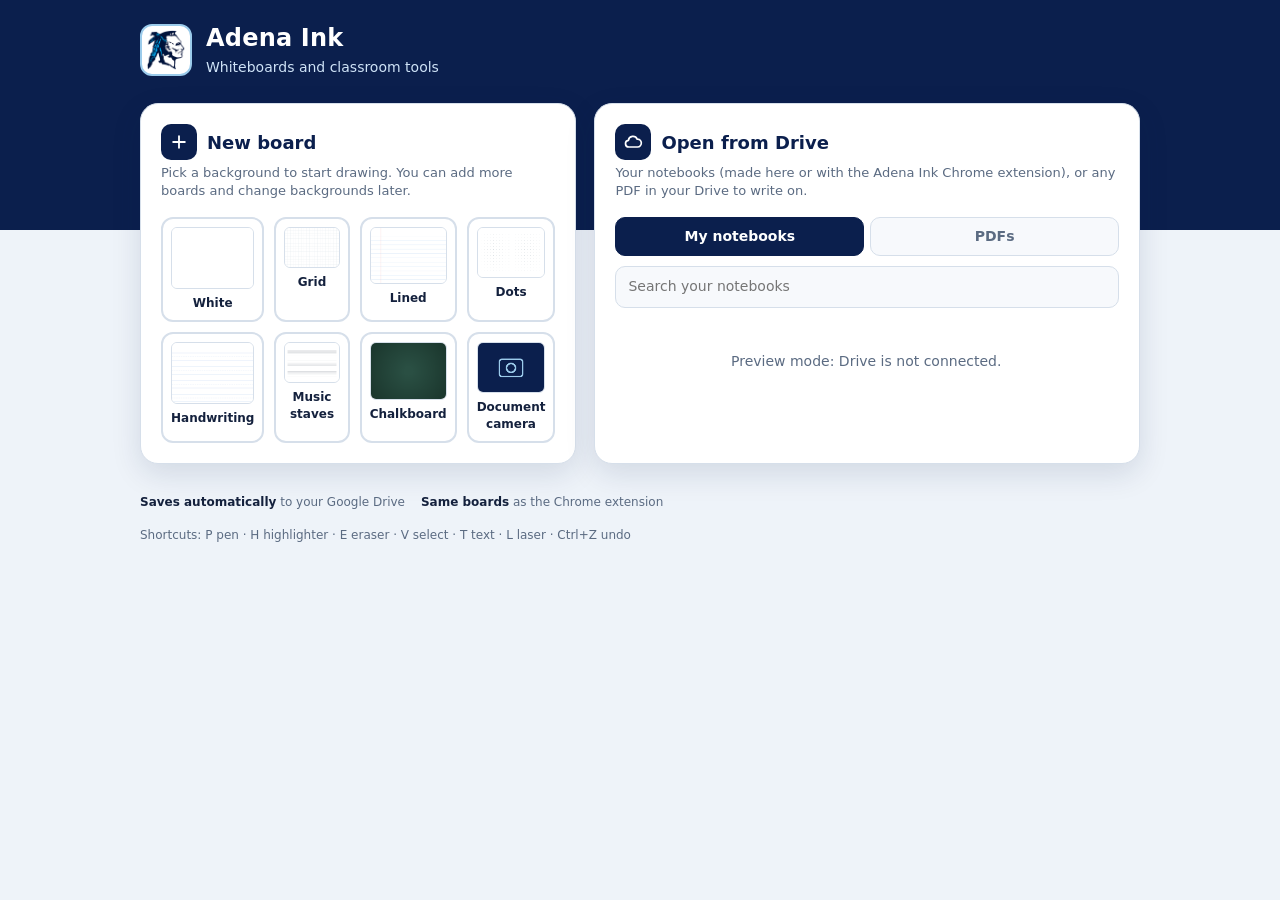
==== commit d0e07cbb: "Add files via upload" ====
--- a/AdenaInkWeb_App.html
+++ b/AdenaInkWeb_App.html
@@ -71,13 +71,28 @@
 .szdot{border-radius:50%;background:#fff}
 .pgn{display:inline-flex;align-items:center;gap:2px}
 .pgn span{min-width:40px;text-align:center;font-weight:700;font-size:13px}
-#top{position:fixed;left:12px;top:12px;z-index:30;display:flex;align-items:center;gap:6px;padding:4px 6px 4px 4px;border-radius:14px;max-width:calc(100vw - 24px)}
-#top img{width:30px;height:30px;border-radius:8px;background:#fff}
-#nbname{font-weight:700;max-width:280px;white-space:nowrap;overflow:hidden;text-overflow:ellipsis;padding:6px 8px;border-radius:8px;text-align:left}
-#nbname:hover{background:rgba(255,255,255,.13)}
-#nbnameIn{width:240px;padding:6px 8px;border-radius:8px;border:1px solid var(--sky);background:#fff;color:var(--ink)}
-#savest{font-size:12px;color:#bcd6ef;white-space:nowrap;padding:0 6px}
-#savest.err{color:#ffb4b9}
+#top{position:fixed;left:12px;top:12px;z-index:30;padding:3px;border-radius:12px}
+#fileBtn{display:flex;align-items:center;gap:8px;height:36px;padding:0 8px 0 3px;border-radius:9px;font-weight:700;font-size:13px}
+#fileBtn img{width:30px;height:30px;border-radius:7px;background:#fff}
+#fileBtn:hover,#fileBtn.on{background:rgba(255,255,255,.13)}
+.sdot{width:9px;height:9px;border-radius:50%;background:#30a46c;flex:none}
+.sdot.dirty{background:#f5b041}.sdot.saving{background:#9bcbeb;animation:pl 1s infinite}.sdot.err{background:#e5484d}.sdot.off{background:#8b8d98}
+@keyframes pl{50%{opacity:.25}}
+#fileMenu{position:fixed;left:12px;top:58px;z-index:40;border-radius:14px;padding:8px;width:290px}
+.fm-name{font-weight:800;font-size:14px;padding:6px 10px 0;white-space:nowrap;overflow:hidden;text-overflow:ellipsis}
+.fm-st{font-size:12px;color:#bcd6ef;padding:2px 10px 8px;display:flex;align-items:center;gap:6px}
+.fmi{display:flex;align-items:center;gap:10px;width:100%;padding:9px 10px;border-radius:9px;text-align:left;font-weight:600}
+.fmi:hover{background:rgba(255,255,255,.12)}
+.fmi small{margin-left:auto;color:#bcd6ef;font-weight:500}
+.fsep{height:1px;background:rgba(155,203,235,.25);margin:6px 4px}
+.otabs{display:flex;gap:6px;margin-bottom:10px}
+.otabs button{flex:1;padding:9px;border-radius:10px;border:1px solid var(--line);font-weight:700;color:var(--muted);background:#f7f9fc}
+.otabs button.on{background:var(--navy);color:#fff;border-color:var(--navy)}
+.pdfhint{display:flex;align-items:center;gap:10px;flex-wrap:wrap;background:#eef5fd;border:1px solid #cfe0f5;border-radius:10px;padding:8px 10px;margin-bottom:10px;font-size:13px;color:var(--navy2)}
+.linkbtn{font-weight:700;color:var(--navy3);text-decoration:underline;padding:2px 4px}
+.pdfico{width:30px;height:36px;border-radius:5px;background:#e5484d;color:#fff;font:800 9px system-ui;display:grid;place-items:end center;padding-bottom:5px;flex:none}
+#modal .mb.wide{width:min(560px,94vw)}
+#modal .nblist{max-height:min(420px,60vh)}
 .pop{position:fixed;z-index:40;border-radius:14px;padding:8px}
 .pal{display:grid;grid-template-columns:repeat(6,26px);gap:7px}
 .pal button{width:26px;height:26px;border-radius:50%;border:2px solid rgba(255,255,255,.35)}
@@ -190,8 +205,10 @@
     </section>
     <section class="lcard">
       <h2><span class="badge"><svg class="ic" viewBox="0 0 24 24" fill="none" stroke="currentColor" stroke-width="2" stroke-linecap="round" stroke-linejoin="round"><path d="M7 18a4 4 0 0 1-.5-7.97A5.5 5.5 0 0 1 17 8.5a4.5 4.5 0 0 1 .5 9.5z"/></svg></span>Open from Drive</h2>
-      <p class="sub">Notebooks saved here or with the Adena Ink Chrome extension. They live in the <b>Adena Ink</b> folder in your Drive.</p>
+      <p class="sub">Your notebooks (made here or with the Adena Ink Chrome extension), or any PDF in your Drive to write on.</p>
+      <div class="otabs" id="otabs"><button data-ot="nb" class="on">My notebooks</button><button data-ot="pdf">PDFs</button></div>
       <input class="search" id="q" placeholder="Search your notebooks" autocomplete="off">
+      <div class="pdfhint" id="pdfhint" hidden><span><b>Tap a PDF to open it.</b> Each page becomes a board you can write on (up to 80 pages).</span><button class="linkbtn" id="pdfUp">Upload a PDF from this computer</button></div>
       <div class="nblist" id="nblist"><div class="spin"></div></div>
     </section>
   </div>
@@ -206,9 +223,7 @@
   <div id="overlay"></div>
 
   <div id="top" class="navy">
-    <button class="ib" id="homeBtn" title="Back to start (saves first)"><img src="[data-uri]" alt=""></button>
-    <button id="nbname" title="Rename notebook">Untitled</button>
-    <span id="savest"></span>
+    <button id="fileBtn" title="File: save, rename, add a PDF, back to start"><img src="[data-uri]" alt=""><span>File</span><span class="sdot" id="sdot"></span><svg width="14" height="14" viewBox="0 0 24 24" fill="none" stroke="currentColor" stroke-width="2.5" stroke-linecap="round"><path d="m6 9 6 6 6-6"/></svg></button>
   </div>
 
   <div id="rail" class="navy" hidden></div>
@@ -241,6 +256,7 @@
 
 <div id="toast"></div>
 <input type="file" id="imgIn" accept="image/*" hidden>
+<input type="file" id="pdfIn" accept="application/pdf,.pdf" hidden>
 
 <script>
 // Adena Ink subject templates (original drawings, vector, drawn on a canvas).
@@ -763,7 +779,7 @@
   yellow: { bg: '#fff3a3', fg: '#2b2b2b' }, pink: { bg: '#ffc4d6', fg: '#2b2b2b' }, blue: { bg: '#bfe4ff', fg: '#2b2b2b' },
   green: { bg: '#c9f0cf', fg: '#2b2b2b' }, card: { bg: '#ffffff', fg: '#0b1f4d', card: true },
 };
-const ICONS = {"pen": "<path d=\"M12 20h9\"/><path d=\"M16.5 3.5a2.1 2.1 0 0 1 3 3L7 19l-4 1 1-4Z\"/>", "hl": "<path d=\"m9 11-6 6v3h9l3-3\"/><path d=\"m22 12-4.6 4.6a2 2 0 0 1-2.8 0l-5.2-5.2a2 2 0 0 1 0-2.8L14 4\"/>", "eraser": "<path d=\"m7 21-4.3-4.3c-1-1-1-2.5 0-3.4l9.6-9.6c1-1 2.5-1 3.4 0l5.6 5.6c1 1 1 2.5 0 3.4L13 21\"/><path d=\"M22 21H7\"/><path d=\"m5 11 9 9\"/>", "select": "<path d=\"M4 4.7a.5.5 0 0 1 .7-.7l16 6.5a.5.5 0 0 1-.1.9l-6.1 1.6a2 2 0 0 0-1.4 1.4l-1.6 6.1a.5.5 0 0 1-.9.1z\"/>", "text": "<path d=\"M4 7V4h16v3\"/><path d=\"M9 20h6\"/><path d=\"M12 4v16\"/>", "laser": "<circle cx=\"12\" cy=\"12\" r=\"4\"/><path d=\"M12 2v2M12 20v2M4.9 4.9l1.4 1.4M17.7 17.7l1.4 1.4M2 12h2M20 12h2M6.3 17.7l-1.4 1.4M19.1 4.9l-1.4 1.4\"/>", "shapes": "<rect x=\"3\" y=\"3\" width=\"10\" height=\"10\" rx=\"1\"/><circle cx=\"16.5\" cy=\"16.5\" r=\"4.5\"/>", "undo": "<path d=\"M9 14 4 9l5-5\"/><path d=\"M4 9h10.5a5.5 5.5 0 0 1 0 11H11\"/>", "redo": "<path d=\"m15 14 5-5-5-5\"/><path d=\"M20 9H9.5a5.5 5.5 0 0 0 0 11H13\"/>", "trash": "<path d=\"M3 6h18\"/><path d=\"M19 6v14a2 2 0 0 1-2 2H7a2 2 0 0 1-2-2V6\"/><path d=\"M8 6V4a2 2 0 0 1 2-2h4a2 2 0 0 1 2 2v2\"/>", "left": "<path d=\"m15 18-6-6 6-6\"/>", "right": "<path d=\"m9 18 6-6-6-6\"/>", "boards": "<rect x=\"3\" y=\"4\" width=\"18\" height=\"13\" rx=\"2\"/><path d=\"M8 21h8M12 17v4\"/>", "cap": "<path d=\"M22 10 12 5 2 10l10 5 10-5Z\"/><path d=\"M6 12v5c3 3 9 3 12 0v-5\"/>", "grid": "<rect x=\"3\" y=\"3\" width=\"7\" height=\"7\" rx=\"1\"/><rect x=\"14\" y=\"3\" width=\"7\" height=\"7\" rx=\"1\"/><rect x=\"14\" y=\"14\" width=\"7\" height=\"7\" rx=\"1\"/><rect x=\"3\" y=\"14\" width=\"7\" height=\"7\" rx=\"1\"/>", "download": "<path d=\"M21 15v4a2 2 0 0 1-2 2H5a2 2 0 0 1-2-2v-4\"/><path d=\"m7 10 5 5 5-5\"/><path d=\"M12 15V3\"/>", "close": "<path d=\"M18 6 6 18\"/><path d=\"m6 6 12 12\"/>", "exam": "<rect x=\"8\" y=\"2\" width=\"8\" height=\"4\" rx=\"1\"/><path d=\"M16 4h2a2 2 0 0 1 2 2v14a2 2 0 0 1-2 2H6a2 2 0 0 1-2-2V6a2 2 0 0 1 2-2h2\"/><path d=\"M12 11h4M12 16h4M8 11h.01M8 16h.01\"/>", "timer": "<path d=\"M10 2h4\"/><path d=\"m12 14 3-3\"/><circle cx=\"12\" cy=\"14\" r=\"8\"/>", "dice": "<rect x=\"3\" y=\"3\" width=\"18\" height=\"18\" rx=\"3\"/><g stroke=\"none\" fill=\"currentColor\"><circle cx=\"8\" cy=\"8\" r=\"1.3\"/><circle cx=\"16\" cy=\"8\" r=\"1.3\"/><circle cx=\"12\" cy=\"12\" r=\"1.3\"/><circle cx=\"8\" cy=\"16\" r=\"1.3\"/><circle cx=\"16\" cy=\"16\" r=\"1.3\"/></g>", "strip": "<rect x=\"3\" y=\"8\" width=\"18\" height=\"8\" rx=\"2\"/><path d=\"M3 4h18M3 20h18\"/>", "ruler": "<path d=\"M21.3 15.3a2.4 2.4 0 0 1 0 3.4l-2.6 2.6a2.4 2.4 0 0 1-3.4 0L2.7 8.7a2.4 2.4 0 0 1 0-3.4l2.6-2.6a2.4 2.4 0 0 1 3.4 0Z\"/><path d=\"m14.5 12.5 2-2M11.5 9.5l2-2M8.5 6.5l2-2M17.5 15.5l2-2\"/>", "prot": "<path d=\"M3 18a9 9 0 0 1 18 0Z\"/><path d=\"M12 18V9M5.5 18l1.5-3M18.5 18 17 15\"/>", "spot": "<rect x=\"3\" y=\"3\" width=\"18\" height=\"18\" rx=\"2\" stroke-dasharray=\"3 3\"/><circle cx=\"12\" cy=\"12\" r=\"3.5\"/>", "cover": "<rect x=\"3\" y=\"4\" width=\"18\" height=\"16\" rx=\"2\"/><path d=\"m6 15 4-4 3 3 2-2 3 3\"/>", "fade": "<path d=\"m14.5 5.5 4 4L8 20l-5 1 1-5Z\"/><path d=\"M3 4h2M7 3v2M19 15h2\"/>", "lens": "<circle cx=\"10\" cy=\"10\" r=\"6\"/><path d=\"m15 15 6 6M8 10h4M10 8v4\"/>", "cam": "<path d=\"M4 8h3l2-3h6l2 3h3a1 1 0 0 1 1 1v10a1 1 0 0 1-1 1H4a1 1 0 0 1-1-1V9a1 1 0 0 1 1-1Z\"/><circle cx=\"12\" cy=\"13.5\" r=\"3.5\"/>", "shot": "<path d=\"M6 2v14a2 2 0 0 0 2 2h14\"/><path d=\"M18 22V8a2 2 0 0 0-2-2H2\"/>", "rec": "<circle cx=\"12\" cy=\"12\" r=\"9\"/><circle cx=\"12\" cy=\"12\" r=\"3\" fill=\"currentColor\"/>", "img": "<rect x=\"3\" y=\"3\" width=\"18\" height=\"18\" rx=\"2\"/><circle cx=\"9\" cy=\"9\" r=\"2\"/><path d=\"m21 15-5-5L5 21\"/>", "print": "<path d=\"M6 9V2h12v7\"/><rect x=\"6\" y=\"14\" width=\"12\" height=\"8\"/><path d=\"M6 18H4a2 2 0 0 1-2-2v-5a2 2 0 0 1 2-2h16a2 2 0 0 1 2 2v5a2 2 0 0 1-2 2h-2\"/>"};
+const ICONS = {"pen": "<path d=\"M12 20h9\"/><path d=\"M16.5 3.5a2.1 2.1 0 0 1 3 3L7 19l-4 1 1-4Z\"/>", "hl": "<path d=\"m9 11-6 6v3h9l3-3\"/><path d=\"m22 12-4.6 4.6a2 2 0 0 1-2.8 0l-5.2-5.2a2 2 0 0 1 0-2.8L14 4\"/>", "eraser": "<path d=\"m7 21-4.3-4.3c-1-1-1-2.5 0-3.4l9.6-9.6c1-1 2.5-1 3.4 0l5.6 5.6c1 1 1 2.5 0 3.4L13 21\"/><path d=\"M22 21H7\"/><path d=\"m5 11 9 9\"/>", "select": "<path d=\"M4 4.7a.5.5 0 0 1 .7-.7l16 6.5a.5.5 0 0 1-.1.9l-6.1 1.6a2 2 0 0 0-1.4 1.4l-1.6 6.1a.5.5 0 0 1-.9.1z\"/>", "text": "<path d=\"M4 7V4h16v3\"/><path d=\"M9 20h6\"/><path d=\"M12 4v16\"/>", "laser": "<circle cx=\"12\" cy=\"12\" r=\"4\"/><path d=\"M12 2v2M12 20v2M4.9 4.9l1.4 1.4M17.7 17.7l1.4 1.4M2 12h2M20 12h2M6.3 17.7l-1.4 1.4M19.1 4.9l-1.4 1.4\"/>", "shapes": "<rect x=\"3\" y=\"3\" width=\"10\" height=\"10\" rx=\"1\"/><circle cx=\"16.5\" cy=\"16.5\" r=\"4.5\"/>", "undo": "<path d=\"M9 14 4 9l5-5\"/><path d=\"M4 9h10.5a5.5 5.5 0 0 1 0 11H11\"/>", "redo": "<path d=\"m15 14 5-5-5-5\"/><path d=\"M20 9H9.5a5.5 5.5 0 0 0 0 11H13\"/>", "trash": "<path d=\"M3 6h18\"/><path d=\"M19 6v14a2 2 0 0 1-2 2H7a2 2 0 0 1-2-2V6\"/><path d=\"M8 6V4a2 2 0 0 1 2-2h4a2 2 0 0 1 2 2v2\"/>", "left": "<path d=\"m15 18-6-6 6-6\"/>", "right": "<path d=\"m9 18 6-6-6-6\"/>", "boards": "<rect x=\"3\" y=\"4\" width=\"18\" height=\"13\" rx=\"2\"/><path d=\"M8 21h8M12 17v4\"/>", "cap": "<path d=\"M22 10 12 5 2 10l10 5 10-5Z\"/><path d=\"M6 12v5c3 3 9 3 12 0v-5\"/>", "grid": "<rect x=\"3\" y=\"3\" width=\"7\" height=\"7\" rx=\"1\"/><rect x=\"14\" y=\"3\" width=\"7\" height=\"7\" rx=\"1\"/><rect x=\"14\" y=\"14\" width=\"7\" height=\"7\" rx=\"1\"/><rect x=\"3\" y=\"14\" width=\"7\" height=\"7\" rx=\"1\"/>", "download": "<path d=\"M21 15v4a2 2 0 0 1-2 2H5a2 2 0 0 1-2-2v-4\"/><path d=\"m7 10 5 5 5-5\"/><path d=\"M12 15V3\"/>", "close": "<path d=\"M18 6 6 18\"/><path d=\"m6 6 12 12\"/>", "exam": "<rect x=\"8\" y=\"2\" width=\"8\" height=\"4\" rx=\"1\"/><path d=\"M16 4h2a2 2 0 0 1 2 2v14a2 2 0 0 1-2 2H6a2 2 0 0 1-2-2V6a2 2 0 0 1 2-2h2\"/><path d=\"M12 11h4M12 16h4M8 11h.01M8 16h.01\"/>", "timer": "<path d=\"M10 2h4\"/><path d=\"m12 14 3-3\"/><circle cx=\"12\" cy=\"14\" r=\"8\"/>", "dice": "<rect x=\"3\" y=\"3\" width=\"18\" height=\"18\" rx=\"3\"/><g stroke=\"none\" fill=\"currentColor\"><circle cx=\"8\" cy=\"8\" r=\"1.3\"/><circle cx=\"16\" cy=\"8\" r=\"1.3\"/><circle cx=\"12\" cy=\"12\" r=\"1.3\"/><circle cx=\"8\" cy=\"16\" r=\"1.3\"/><circle cx=\"16\" cy=\"16\" r=\"1.3\"/></g>", "strip": "<rect x=\"3\" y=\"8\" width=\"18\" height=\"8\" rx=\"2\"/><path d=\"M3 4h18M3 20h18\"/>", "ruler": "<path d=\"M21.3 15.3a2.4 2.4 0 0 1 0 3.4l-2.6 2.6a2.4 2.4 0 0 1-3.4 0L2.7 8.7a2.4 2.4 0 0 1 0-3.4l2.6-2.6a2.4 2.4 0 0 1 3.4 0Z\"/><path d=\"m14.5 12.5 2-2M11.5 9.5l2-2M8.5 6.5l2-2M17.5 15.5l2-2\"/>", "prot": "<path d=\"M3 18a9 9 0 0 1 18 0Z\"/><path d=\"M12 18V9M5.5 18l1.5-3M18.5 18 17 15\"/>", "spot": "<rect x=\"3\" y=\"3\" width=\"18\" height=\"18\" rx=\"2\" stroke-dasharray=\"3 3\"/><circle cx=\"12\" cy=\"12\" r=\"3.5\"/>", "cover": "<rect x=\"3\" y=\"4\" width=\"18\" height=\"16\" rx=\"2\"/><path d=\"m6 15 4-4 3 3 2-2 3 3\"/>", "fade": "<path d=\"m14.5 5.5 4 4L8 20l-5 1 1-5Z\"/><path d=\"M3 4h2M7 3v2M19 15h2\"/>", "lens": "<circle cx=\"10\" cy=\"10\" r=\"6\"/><path d=\"m15 15 6 6M8 10h4M10 8v4\"/>", "cam": "<path d=\"M4 8h3l2-3h6l2 3h3a1 1 0 0 1 1 1v10a1 1 0 0 1-1 1H4a1 1 0 0 1-1-1V9a1 1 0 0 1 1-1Z\"/><circle cx=\"12\" cy=\"13.5\" r=\"3.5\"/>", "shot": "<path d=\"M6 2v14a2 2 0 0 0 2 2h14\"/><path d=\"M18 22V8a2 2 0 0 0-2-2H2\"/>", "rec": "<circle cx=\"12\" cy=\"12\" r=\"9\"/><circle cx=\"12\" cy=\"12\" r=\"3\" fill=\"currentColor\"/>", "img": "<rect x=\"3\" y=\"3\" width=\"18\" height=\"18\" rx=\"2\"/><circle cx=\"9\" cy=\"9\" r=\"2\"/><path d=\"m21 15-5-5L5 21\"/>", "save": "<path d=\"M15.2 3a2 2 0 0 1 1.4.6l3.8 3.8a2 2 0 0 1 .6 1.4V19a2 2 0 0 1-2 2H5a2 2 0 0 1-2-2V5a2 2 0 0 1 2-2z\"/><path d=\"M17 21v-7a1 1 0 0 0-1-1H8a1 1 0 0 0-1 1v7\"/><path d=\"M7 3v4a1 1 0 0 0 1 1h7\"/>", "pdf": "<path d=\"M15 2H6a2 2 0 0 0-2 2v16a2 2 0 0 0 2 2h12a2 2 0 0 0 2-2V7Z\"/><path d=\"M14 2v4a2 2 0 0 0 2 2h4\"/><path d=\"M12 12v6M9 15l3 3 3-3\"/>", "home": "<path d=\"M15 21v-8a1 1 0 0 0-1-1h-4a1 1 0 0 0-1 1v8\"/><path d=\"M3 10a2 2 0 0 1 .7-1.5l7-6a2 2 0 0 1 2.6 0l7 6a2 2 0 0 1 .7 1.5v9a2 2 0 0 1-2 2H5a2 2 0 0 1-2-2z\"/>", "print": "<path d=\"M6 9V2h12v7\"/><rect x=\"6\" y=\"14\" width=\"12\" height=\"8\"/><path d=\"M6 18H4a2 2 0 0 1-2-2v-5a2 2 0 0 1 2-2h16a2 2 0 0 1 2 2v5a2 2 0 0 1-2 2h-2\"/>"};
 const ic = (k, sz) => '<svg viewBox="0 0 24 24" width="' + (sz || 20) + '" height="' + (sz || 20) + '" fill="none" stroke="currentColor" stroke-width="2" stroke-linecap="round" stroke-linejoin="round">' + ICONS[k] + '</svg>';
 
 // ------------------------------------------------------------- server
@@ -1289,8 +1305,8 @@
     el.innerHTML = '<div class="shp">' + SHAPES.map(([k, l]) => '<button data-s="' + k + '" class="' + (S.shape === k ? 'on' : '') + '" title="' + l + '">' + ic2(SHAPE_SVG[k]) + '</button>').join('') + '</div><div style="font-size:11px;color:#bcd6ef;margin-top:6px;text-align:center">Hold Shift for a perfect square or circle</div>';
     el.onclick = (e) => { const b = e.target.closest('[data-s]'); if (!b) return; S.shape = b.dataset.s; setTool('shape'); };
   } else if (kind === 'erase') {
-    el.innerHTML = '<div class="seg poprow"><button data-m="whole" class="' + (S.eraseMode === 'whole' ? 'on' : '') + '">Whole stroke</button><button data-m="partial" class="' + (S.eraseMode === 'partial' ? 'on' : '') + '">Rub out part</button></div>';
-    el.onclick = (e) => { const b = e.target.closest('[data-m]'); if (!b) return; S.eraseMode = b.dataset.m; closePops(); toast(S.eraseMode === 'whole' ? 'Eraser removes a whole line or object' : 'Eraser rubs out just where you drag'); };
+    el.innerHTML = '<div class="seg poprow"><button data-m="whole" title="Delete the whole drawing you touch" class="' + (S.eraseMode === 'whole' ? 'on' : '') + '">Whole</button><button data-m="partial" title="Trim: cut just a small piece out of what you touch" class="' + (S.eraseMode === 'partial' ? 'on' : '') + '">Trim</button></div>';
+    el.onclick = (e) => { const b = e.target.closest('[data-m]'); if (!b) return; S.eraseMode = b.dataset.m; closePops(); toast(S.eraseMode === 'whole' ? 'Whole: deletes the whole drawing you touch' : 'Trim: cuts just a small piece out of what you touch'); };
   }
   pops.appendChild(el);
   const r = anchor.getBoundingClientRect(), w = el.offsetWidth;
@@ -1313,7 +1329,7 @@
   const pg = P();
   menuEl.innerHTML = head('Boards') +
     '<div class="sec first">Background of this board</div><div class="bgs">' + BGS.map(([k, l]) => '<button class="card' + (pg.bg === k ? ' on' : '') + '" data-bg="' + k + '"><canvas width="96" height="60" data-bgp="' + k + '" style="width:100%;border-radius:6px"></canvas>' + l + '</button>').join('') + '</div>' +
-    '<div class="sec">Add a board</div><div class="bgs">' + BGS.map(([k, l]) => '<button class="card" data-new="' + k + '">+ ' + l + '</button>').join('') + '</div>' +
+    '<div class="sec">Add a board</div><div class="bgs">' + BGS.map(([k, l]) => '<button class="card" data-new="' + k + '">+ ' + l + '</button>').join('') + '<button class="card" data-pdf="1">+ PDF pages</button></div>' +
     '<div class="sec">Show</div><div class="row" style="justify-content:flex-start"><button class="btn" data-rail="1">' + ($('rail').hidden ? 'Show board list on the left' : 'Hide board list') + '</button><button class="btn" data-dup="1">Duplicate this board</button><button class="btn" data-ren="1">Rename this board</button></div>';
   menuEl.querySelectorAll('[data-bgp]').forEach((c) => { const g = c.getContext('2d'); g.scale(96 / 640, 60 / 400); drawBg(g, { bg: c.dataset.bgp }, 640, 400); });
   menuEl.onclick = async (e) => {
@@ -1321,6 +1337,7 @@
     const b = e.target.closest('button'); if (!b) return;
     if (b.dataset.bg) { P().bg = b.dataset.bg; changed(); renderBoardsMenu(); }
     else if (b.dataset.new) { addPage(b.dataset.new); closeMenu(); }
+    else if (b.dataset.pdf) { closeMenu(); openPdfPicker(); }
     else if (b.dataset.rail) { $('rail').hidden = !$('rail').hidden; renderRail(); renderBoardsMenu(); }
     else if (b.dataset.dup) { const p = P(), n = { ...mkPage(p.bg, p.name + ' copy'), snap: p.snap, objs: p.objs.map((o) => ({ ...o, id: uid++ })) }; S.pages.splice(S.pi + 1, 0, n); gotoPage(S.pi + 1); changed(); closeMenu(); }
     else if (b.dataset.ren) { closeMenu(); renamePage(S.pi); }
@@ -1679,10 +1696,15 @@
 });
 
 // ------------------------------------------------------------- notebooks + Drive
-let dirty = false, saveT = null, saving = false, again = false;
+let dirty = false, saveT = null, savingP = null, statusText = '', statusKind = 'ok';
 const hasContent = () => S.pages.some((p) => p.objs.length || p.snap || p.bg !== 'white') || S.pages.length > 1;
 function markDirty() { dirty = true; clearTimeout(saveT); saveT = setTimeout(saveNow, 4000); if (hasContent()) setStatus('Unsaved changes'); }
-function setStatus(t, err) { const s = $('savest'); s.textContent = t; s.classList.toggle('err', !!err); }
+function setStatus(t, err) {
+  statusText = t;
+  statusKind = err ? 'err' : /^Saving/.test(t) ? 'saving' : /Unsaved/.test(t) ? 'dirty' : /preview|Preview|Not saved/.test(t) ? 'off' : 'ok';
+  const d = $('sdot'); d.className = 'sdot' + (statusKind === 'ok' ? '' : ' ' + statusKind); $('fileBtn').title = 'File (' + t + ')';
+  const fs = document.querySelector('#fileMenu .fm-st span'); if (fs) fs.textContent = t;
+}
 function autoName() {
   const cnt = {}; S.pages.forEach((p) => p.objs.forEach((o) => { if (o.type === 'tpl' && TPLMAP[o.tpl]) cnt[TPLMAP[o.tpl].tab] = (cnt[TPLMAP[o.tpl].tab] || 0) + 1; }));
   const subj = Object.keys(cnt).sort((a, b) => cnt[b] - cnt[a])[0];
@@ -1694,32 +1716,76 @@
   return { app: 'adena-ink', v: 1, name: S.nb.name, subject: subjectOf(), savedAt: Date.now(),
     boards: S.pages.map((pg) => ({ name: pg.name, bg: pg.bg, srcName: pg.srcName || undefined, snap: pg.bg === 'snap' || pg.bg === 'pdf' ? pg.snap : undefined, objs: pg.objs })) };
 }
+// Resolves when everything is on Drive (or the save failed). Safe to call any time.
 async function saveNow() {
   clearTimeout(saveT);
+  while (savingP) await savingP;
   if (!dirty || !hasContent()) return;
-  if (saving) { again = true; return; }
   if (!hasGAS) { setStatus('Not saved (preview)'); return; }
   if (navigator.onLine === false) { setStatus('Offline: will save when back online', true); saveT = setTimeout(saveNow, 10000); return; }
   if (S.nb.auto || !S.nb.name) { S.nb.name = autoName(); showName(); }
-  saving = true; dirty = false; setStatus('Saving…');
-  try {
-    const r = await server('saveNotebook', S.nb.id || '', S.nb.name, JSON.stringify(pack()));
-    S.nb.id = r.id; setStatus('Saved to Drive');
-  } catch (e) { dirty = true; setStatus('Save failed, retrying', true); saveT = setTimeout(saveNow, 15000); }
-  saving = false;
-  if (again) { again = false; saveNow(); }
+  dirty = false; setStatus('Saving…');
+  savingP = server('saveNotebook', S.nb.id || '', S.nb.name, JSON.stringify(pack()))
+    .then((r) => { S.nb.id = r.id; setStatus(dirty ? 'Unsaved changes' : 'Saved to Drive ' + new Date().toLocaleTimeString([], { hour: 'numeric', minute: '2-digit' })); },
+      (e) => { dirty = true; setStatus('Save failed: ' + (e.message || 'error') + '. Retrying', true); saveT = setTimeout(saveNow, 15000); });
+  try { await savingP; } finally { savingP = null; }
 }
 window.addEventListener('online', () => { if (dirty) saveNow(); });
 window.addEventListener('beforeunload', (e) => { if (dirty && hasContent()) { saveNow(); e.preventDefault(); e.returnValue = ''; } });
-function showName() { $('nbname').textContent = S.nb.name || 'New notebook'; }
-$('nbname').onclick = () => {
-  const b = $('nbname'), inp = document.createElement('input'); inp.id = 'nbnameIn'; inp.value = S.nb.name || autoName(); inp.maxLength = 100;
-  b.replaceWith(inp); inp.select(); inp.focus();
-  const done = (ok) => { if (!inp.isConnected) return; const v = inp.value.trim(); inp.replaceWith(b); if (ok && v && v !== S.nb.name) { S.nb.name = v; S.nb.auto = false; showName(); dirty = true; if (S.nb.id && hasGAS) { server('renameNotebook', S.nb.id, v).then(() => setStatus('Renamed')).catch(() => {}); } saveNow(); } };
+function showName() { const n = document.querySelector('#fileMenu .fm-name'); if (n) n.textContent = S.nb.name || 'New notebook (not saved yet)'; document.title = (S.nb.name ? S.nb.name + ' - ' : '') + 'Adena Ink'; }
+
+// ---- File menu: save now, rename, add a PDF, picture, print, back to start
+let fileMenu = null;
+function closeFileMenu() { if (fileMenu) fileMenu.remove(); fileMenu = null; $('fileBtn').classList.remove('on'); }
+$('fileBtn').onclick = (e) => {
+  e.stopPropagation(); if (fileMenu) { closeFileMenu(); return; }
+  closePops(); if (editing) finishEdit();
+  fileMenu = document.createElement('div'); fileMenu.id = 'fileMenu'; fileMenu.className = 'navy';
+  const item = (a, icon, label, hint) => '<button class="fmi" data-f="' + a + '">' + ic(icon, 18) + '<span>' + label + '</span>' + (hint ? '<small>' + hint + '</small>' : '') + '</button>';
+  fileMenu.innerHTML = '<div class="fm-name"></div><div class="fm-st"><span class="sdot ' + (statusKind === 'ok' ? '' : statusKind) + '"></span><span>' + esc(statusText) + '</span></div>' +
+    item('save', 'save', 'Save now', 'Ctrl+S') + item('rename', 'text', 'Rename notebook') + '<div class="fsep"></div>' +
+    item('pdf', 'pdf', 'Add a PDF') + item('png', 'download', 'Save board as picture') + item('print', 'print', 'Print boards') + '<div class="fsep"></div>' +
+    item('home', 'home', 'Back to start page', 'saves first');
+  document.getElementById('board').appendChild(fileMenu); $('fileBtn').classList.add('on'); showName();
+  fileMenu.onclick = async (ev) => {
+    const b = ev.target.closest('[data-f]'); if (!b) return; const f = b.dataset.f; closeFileMenu();
+    if (f === 'save') forceSave();
+    else if (f === 'rename') renameNotebookUI();
+    else if (f === 'pdf') openPdfPicker();
+    else if (f === 'png') downloadPng();
+    else if (f === 'print') printBoards();
+    else if (f === 'home') goHome();
+  };
+};
+document.addEventListener('pointerdown', (e) => { if (fileMenu && !e.target.closest('#fileMenu,#fileBtn')) closeFileMenu(); }, true);
+async function forceSave() {
+  if (!hasContent()) { toast('Nothing to save yet. Draw something first.'); return; }
+  if (!hasGAS) { toast('Preview mode: not connected to Drive'); return; }
+  dirty = true; await saveNow();
+  toast(dirty ? "Couldn't save yet. It will keep trying." : 'Saved "' + S.nb.name + '" to Drive');
+}
+async function goHome() {
+  if (editing) finishEdit();
+  if (dirty && hasContent() && hasGAS) {
+    await saveNow();
+    if (dirty && !(await ask("Couldn't save to Drive", 'Your latest changes are not saved yet. Leave anyway and lose them?', 'Leave without saving', true))) return;
+  }
+  leaveBoard();
+}
+function renameNotebookUI() {
+  const m = document.createElement('div'); m.id = 'modal';
+  m.innerHTML = '<div class="mb"><h3>Rename notebook</h3><input id="rn" class="search" maxlength="100"><div class="row"><button class="btn gr" data-a="0">Cancel</button><button class="btn" data-a="1">Save</button></div></div>';
+  document.body.appendChild(m); const inp = m.querySelector('#rn'); inp.value = S.nb.name || autoName(); inp.select(); inp.focus();
+  const done = (ok) => {
+    const v = inp.value.trim(); m.remove();
+    if (!ok || !v || v === S.nb.name) return;
+    S.nb.name = v; S.nb.auto = false; showName();
+    if (S.nb.id && hasGAS) server('renameNotebook', S.nb.id, v).then(() => toast('Renamed to "' + v + '"')).catch(() => {});
+    if (hasContent()) { dirty = true; saveNow(); }
+  };
+  m.onclick = (e) => { const b = e.target.closest('[data-a]'); if (b) done(b.dataset.a === '1'); else if (e.target === m) done(false); };
   inp.onkeydown = (e) => { e.stopPropagation(); if (e.key === 'Enter') done(true); if (e.key === 'Escape') done(false); };
-  inp.onblur = () => done(true);
-};
-$('homeBtn').onclick = async () => { if (editing) finishEdit(); if (dirty && hasContent()) { setStatus('Saving…'); await saveNow(); } leaveBoard(); };
+}
 
 function resetBoard(pages, nb) {
   Object.keys(W).forEach(closeWidget); if (lensEl) toggleLens();
@@ -1728,9 +1794,9 @@
 }
 function enterBoard() {
   $('landing').hidden = true; $('board').hidden = false; if (innerWidth < 760) $('rail').hidden = true; sizeCanvas(); setTool('pen'); updateBar(); showName(); renderRail();
-  setStatus(S.nb.id ? 'Saved to Drive' : (hasGAS ? 'Saves to Drive automatically' : 'Preview: not saving'));
-}
-function leaveBoard() { closePops(); Object.keys(W).forEach(closeWidget); if (lensEl) toggleLens(); $('board').hidden = true; $('landing').hidden = false; loadList(); }
+  setStatus(S.nb.id ? 'Saved to Drive' : (hasGAS ? 'Saves to Drive automatically once you draw' : 'Preview: not saving'));
+}
+function leaveBoard() { closePops(); closeFileMenu(); Object.keys(W).forEach(closeWidget); if (lensEl) toggleLens(); $('board').hidden = true; $('landing').hidden = false; loadList(); }
 function newNotebook(bg) { resetBoard([mkPage(bg, 'Board 1')], { id: null, name: '', auto: true }); enterBoard(); }
 function loadNotebook(text, id, name) {
   let j; try { j = JSON.parse(text); } catch (e) { throw new Error('That file is not an Adena Ink notebook.'); }
@@ -1769,8 +1835,17 @@
   if (!list.length) { box.innerHTML = '<div class="empty">Nothing matches "' + esc(q) + '"</div>'; return; }
   box.innerHTML = list.map((n) => '<div class="nbi" role="button" tabindex="0" data-id="' + n.id + '"><svg width="22" height="22" viewBox="0 0 24 24" fill="none" stroke="#0b1f4d" stroke-width="2" stroke-linecap="round" stroke-linejoin="round"><path d="M4 4h12a4 4 0 0 1 4 4v12H8a4 4 0 0 1-4-4z"/><path d="M8 8h8M8 12h6"/></svg><div class="nm"><b>' + esc(n.name) + '</b><small>' + when(n.modified) + '</small></div>' + (n.subject ? '<span class="chip">' + esc(n.subject) + '</span>' : '') + '<button class="del" data-del="' + n.id + '" title="Move to Drive trash">' + ic('trash', 18) + '</button></div>').join('');
 }
-$('q').addEventListener('input', renderList);
+let OT = 'nb', PDFS = null, pdfT;
+$('otabs').onclick = (e) => {
+  const b = e.target.closest('[data-ot]'); if (!b || b.dataset.ot === OT) return;
+  OT = b.dataset.ot; $('otabs').querySelectorAll('button').forEach((x) => x.classList.toggle('on', x === b));
+  $('q').value = ''; $('q').placeholder = OT === 'pdf' ? 'Search your Drive for a PDF' : 'Search your notebooks'; $('pdfhint').hidden = OT !== 'pdf';
+  if (OT === 'pdf') loadPdfs('', $('nblist')); else renderList();
+};
+$('q').addEventListener('input', () => { if (OT === 'nb') renderList(); else { clearTimeout(pdfT); pdfT = setTimeout(() => loadPdfs($('q').value, $('nblist')), 350); } });
+$('pdfUp').onclick = () => $('pdfIn').click();
 $('nblist').addEventListener('click', async (e) => {
+  const pr = e.target.closest('[data-pdf]'); if (pr) { openPdfFromDrive(pr.dataset.pdf, pr.dataset.name, true); return; }
   const del = e.target.closest('[data-del]');
   if (del) {
     e.stopPropagation(); const n = NBS.find((x) => x.id === del.dataset.del);
@@ -1794,11 +1869,121 @@
   catch (e) { $('nblist').innerHTML = '<div class="empty">Couldn\'t load your notebooks.<br><small>' + esc(e.message) + '</small></div>'; }
 }
 
+// ------------------------------------------------------------- PDFs: each page becomes a board (same as the extension)
+const PDFJS_SRC = [
+  'https://cdn.jsdelivr.net/npm/pdfjs-dist@6.2.108/',
+  'https://unpkg.com/pdfjs-dist@6.2.108/',
+  'https://cdn.jsdelivr.net/npm/pdfjs-dist@4.10.38/',
+];
+const PDF_MAX_PAGES = 80, PDF_FIT = 1200;
+let pdfjsP = null, pdfBusy = false;
+function loadPdfJs() {
+  if (!pdfjsP) pdfjsP = (async () => {
+    let last;
+    for (const base of PDFJS_SRC) {
+      try {
+        const lib = await import(base + 'build/pdf.min.mjs');
+        // The reader's helper has to run from this page, so load it as a blob.
+        const wt = await (await fetch(base + 'build/pdf.worker.min.mjs')).text();
+        const w = new Worker(URL.createObjectURL(new Blob([wt], { type: 'text/javascript' })), { type: 'module' });
+        w.addEventListener('error', (ev) => console.warn('PDF reader worker error', ev.message || ev));
+        lib.GlobalWorkerOptions.workerPort = w;
+        return { lib, base };
+      } catch (e) { last = last || e; console.warn('PDF reader failed to load from ' + base, e); }
+    }
+    pdfjsP = null;
+    throw new Error("Couldn't load the PDF reader. If the web filter blocks cdn.jsdelivr.net, allow it. (" + (last && last.message || 'error') + ')');
+  })();
+  return pdfjsP;
+}
+function b64ToBytes(b64) { const bin = atob(b64), n = bin.length, a = new Uint8Array(n); for (let i = 0; i < n; i++) a[i] = bin.charCodeAt(i); return a; }
+async function pdfToPages(bytes, base) {
+  const { lib, base: src } = await loadPdfJs();
+  let doc;
+  try { doc = await lib.getDocument({ data: bytes, standardFontDataUrl: src + 'standard_fonts/', cMapUrl: src + 'cmaps/', cMapPacked: true }).promise; }
+  catch (e) { throw new Error(e && e.name === 'PasswordException' ? 'That PDF is password protected.' : 'That PDF could not be read.'); }
+  const total = doc.numPages, n = Math.min(total, PDF_MAX_PAGES), pages = [];
+  for (let i = 1; i <= n; i++) {
+    toast('Preparing page ' + i + ' of ' + n + (total > n ? ' (first ' + n + ' of ' + total + ')' : '') + '…', 60000);
+    try {
+      const page = await doc.getPage(i), v0 = page.getViewport({ scale: 1 });
+      const vp = page.getViewport({ scale: Math.min(PDF_FIT / v0.width, PDF_FIT / v0.height, 3) });
+      const cv = document.createElement('canvas'); cv.width = Math.round(vp.width); cv.height = Math.round(vp.height);
+      const g = cv.getContext('2d'); g.fillStyle = '#fff'; g.fillRect(0, 0, cv.width, cv.height);
+      await page.render({ canvasContext: g, canvas: cv, viewport: vp }).promise;
+      let url = cv.toDataURL('image/jpeg', 0.76);
+      if (url.length > 280000) url = cv.toDataURL('image/jpeg', 0.6);
+      if (url.length > 420000) { const s2 = document.createElement('canvas'); s2.width = Math.round(cv.width * 0.75); s2.height = Math.round(cv.height * 0.75); s2.getContext('2d').drawImage(cv, 0, 0, s2.width, s2.height); url = s2.toDataURL('image/jpeg', 0.6); }
+      const pg = mkPage('pdf', base + ' p' + i); pg.snap = url; pg.srcName = base; pages.push(pg);
+      page.cleanup();
+    } catch (e) { /* skip a page that will not draw */ }
+  }
+  try { doc.destroy(); } catch (e) { /* ignore */ }
+  return { pages, total };
+}
+async function importPdfBytes(bytes, name, toNew) {
+  if (pdfBusy) { toast('Still opening the last PDF…'); return; }
+  pdfBusy = true;
+  const base = String(name || 'PDF').replace(/\.pdf$/i, '').replace(/\s+/g, ' ').trim().slice(0, 60) || 'PDF';
+  try {
+    toast('Opening "' + base + '"…', 60000);
+    const { pages, total } = await pdfToPages(bytes, base);
+    if (!pages.length) throw new Error('No pages could be read from that PDF.');
+    if (toNew || $('board').hidden) { resetBoard(pages, { id: null, name: base, auto: false }); enterBoard(); }
+    else { const first = S.pages.length; S.pages.push(...pages); gotoPage(first); }
+    markDirty(); renderRail();
+    toast('Opened ' + pages.length + ' page' + (pages.length === 1 ? '' : 's') + ' from "' + base + '"' + (total > pages.length ? ' (the first ' + pages.length + ' of ' + total + ')' : '') + '. Draw on them like any board.', 5000);
+  } catch (e) { toast(e.message || "Couldn't open that PDF", 7000); }
+  pdfBusy = false;
+}
+async function openPdfFromDrive(id, name, toNew) {
+  if (pdfBusy) { toast('Still opening the last PDF…'); return; }
+  closePdfPicker();
+  toast('Downloading "' + (name || 'PDF') + '" from Drive…', 60000);
+  try { const r = await server('getPdf', id); await importPdfBytes(b64ToBytes(r.b64), r.name || name, toNew); }
+  catch (e) { toast(e.message || "Couldn't download that PDF", 7000); }
+}
+$('pdfIn').addEventListener('change', async () => {
+  const f = $('pdfIn').files[0]; $('pdfIn').value = ''; if (!f) return;
+  closePdfPicker();
+  if (f.size > 40 * 1024 * 1024) { toast('That PDF is larger than 40 MB. Try a smaller one.', 6000); return; }
+  await importPdfBytes(new Uint8Array(await f.arrayBuffer()), f.name, $('board').hidden);
+});
+function pdfRows(list) {
+  return list.map((f) => '<div class="nbi" role="button" tabindex="0" data-pdf="' + f.id + '" data-name="' + esc(f.name) + '"><span class="pdfico">PDF</span><div class="nm"><b>' + esc(f.name.replace(/\.pdf$/i, '')) + '</b><small>' + when(f.modified) + ' · ' + (f.size > 1048576 ? (f.size / 1048576).toFixed(1) + ' MB' : Math.max(1, Math.round(f.size / 1024)) + ' KB') + '</small></div></div>').join('');
+}
+async function loadPdfs(q, box) {
+  if (!hasGAS) { box.innerHTML = '<div class="empty">Preview mode: Drive is not connected.</div>'; return; }
+  box.innerHTML = '<div class="spin"></div>';
+  try {
+    const list = await server('listPdfs', q || '');
+    if (q !== undefined && box.isConnected) box.innerHTML = list.length ? pdfRows(list) : '<div class="empty"><div class="big">📄</div>' + (q ? 'No PDFs match "' + esc(q) + '"' : 'No PDFs in your Drive yet.') + '<br>You can also upload one from this computer.</div>';
+  } catch (e) { box.innerHTML = '<div class="empty">Couldn\'t load your PDFs.<br><small>' + esc(e.message) + '</small></div>'; }
+}
+// Picker used from inside a notebook (File > Add a PDF, Boards > + PDF pages): pages are added to this notebook.
+let pdfPick = null;
+function closePdfPicker() { if (pdfPick) pdfPick.remove(); pdfPick = null; }
+function openPdfPicker() {
+  closePdfPicker();
+  const m = document.createElement('div'); m.id = 'modal'; pdfPick = m;
+  m.innerHTML = '<div class="mb wide"><h3>Add a PDF</h3><p>Each page is added as a new board in this notebook (up to 80 pages).</p><input class="search" id="pq" placeholder="Search your Drive for a PDF" autocomplete="off"><div class="nblist" id="plist"></div><div class="row" style="margin-top:12px;justify-content:space-between"><button class="linkbtn" data-up="1">Upload a PDF from this computer</button><button class="btn gr" data-a="0">Cancel</button></div></div>';
+  document.body.appendChild(m);
+  const box = m.querySelector('#plist'), q = m.querySelector('#pq'); let t;
+  loadPdfs('', box); q.focus();
+  q.oninput = () => { clearTimeout(t); t = setTimeout(() => loadPdfs(q.value, box), 350); };
+  q.onkeydown = (e) => e.stopPropagation();
+  m.onclick = (e) => {
+    if (e.target === m || e.target.closest('[data-a]')) { closePdfPicker(); return; }
+    if (e.target.closest('[data-up]')) { $('pdfIn').click(); return; }
+    const r = e.target.closest('[data-pdf]'); if (r) openPdfFromDrive(r.dataset.pdf, r.dataset.name, false);
+  };
+}
+
 // ------------------------------------------------------------- start
 window.addEventListener('resize', () => { if (!$('board').hidden) { sizeCanvas(); Object.values(W).forEach((w) => w.lay && w.lay()); renderRail(); } });
 renderBgPick(); loadList();
 if (hasGAS) server('boot').then((b) => { if (b.first) $('hello').textContent = 'Hi ' + b.first + '. Pick up where you left off, or start a new board.'; $('who').textContent = b.email || ''; }).catch(() => {});
-window.__ink = { S, newNotebook, loadNotebook, openMenu, toggleWidget, toggleLens, setTool };
+window.__ink = { S, newNotebook, loadNotebook, openMenu, toggleWidget, toggleLens, setTool, saveNow, isDirty: () => dirty };
 })();
 </script>
 </body>
